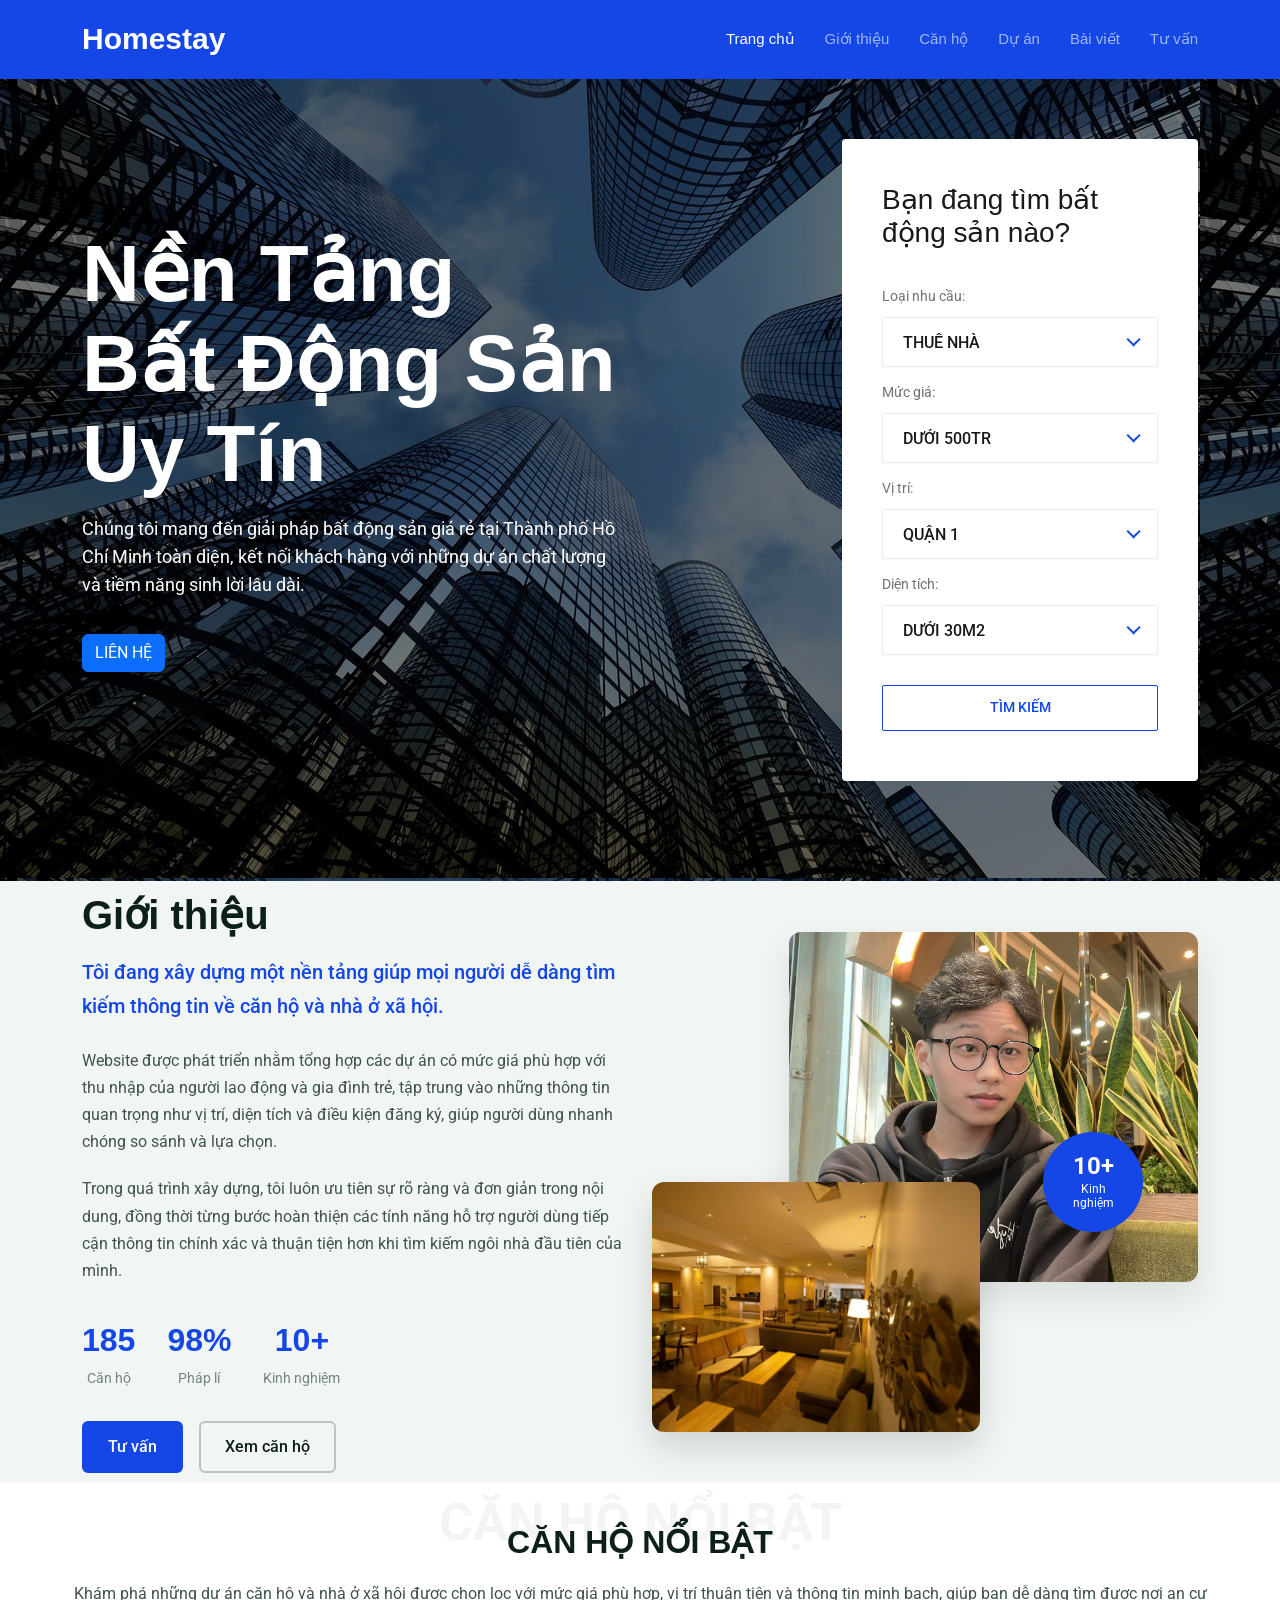
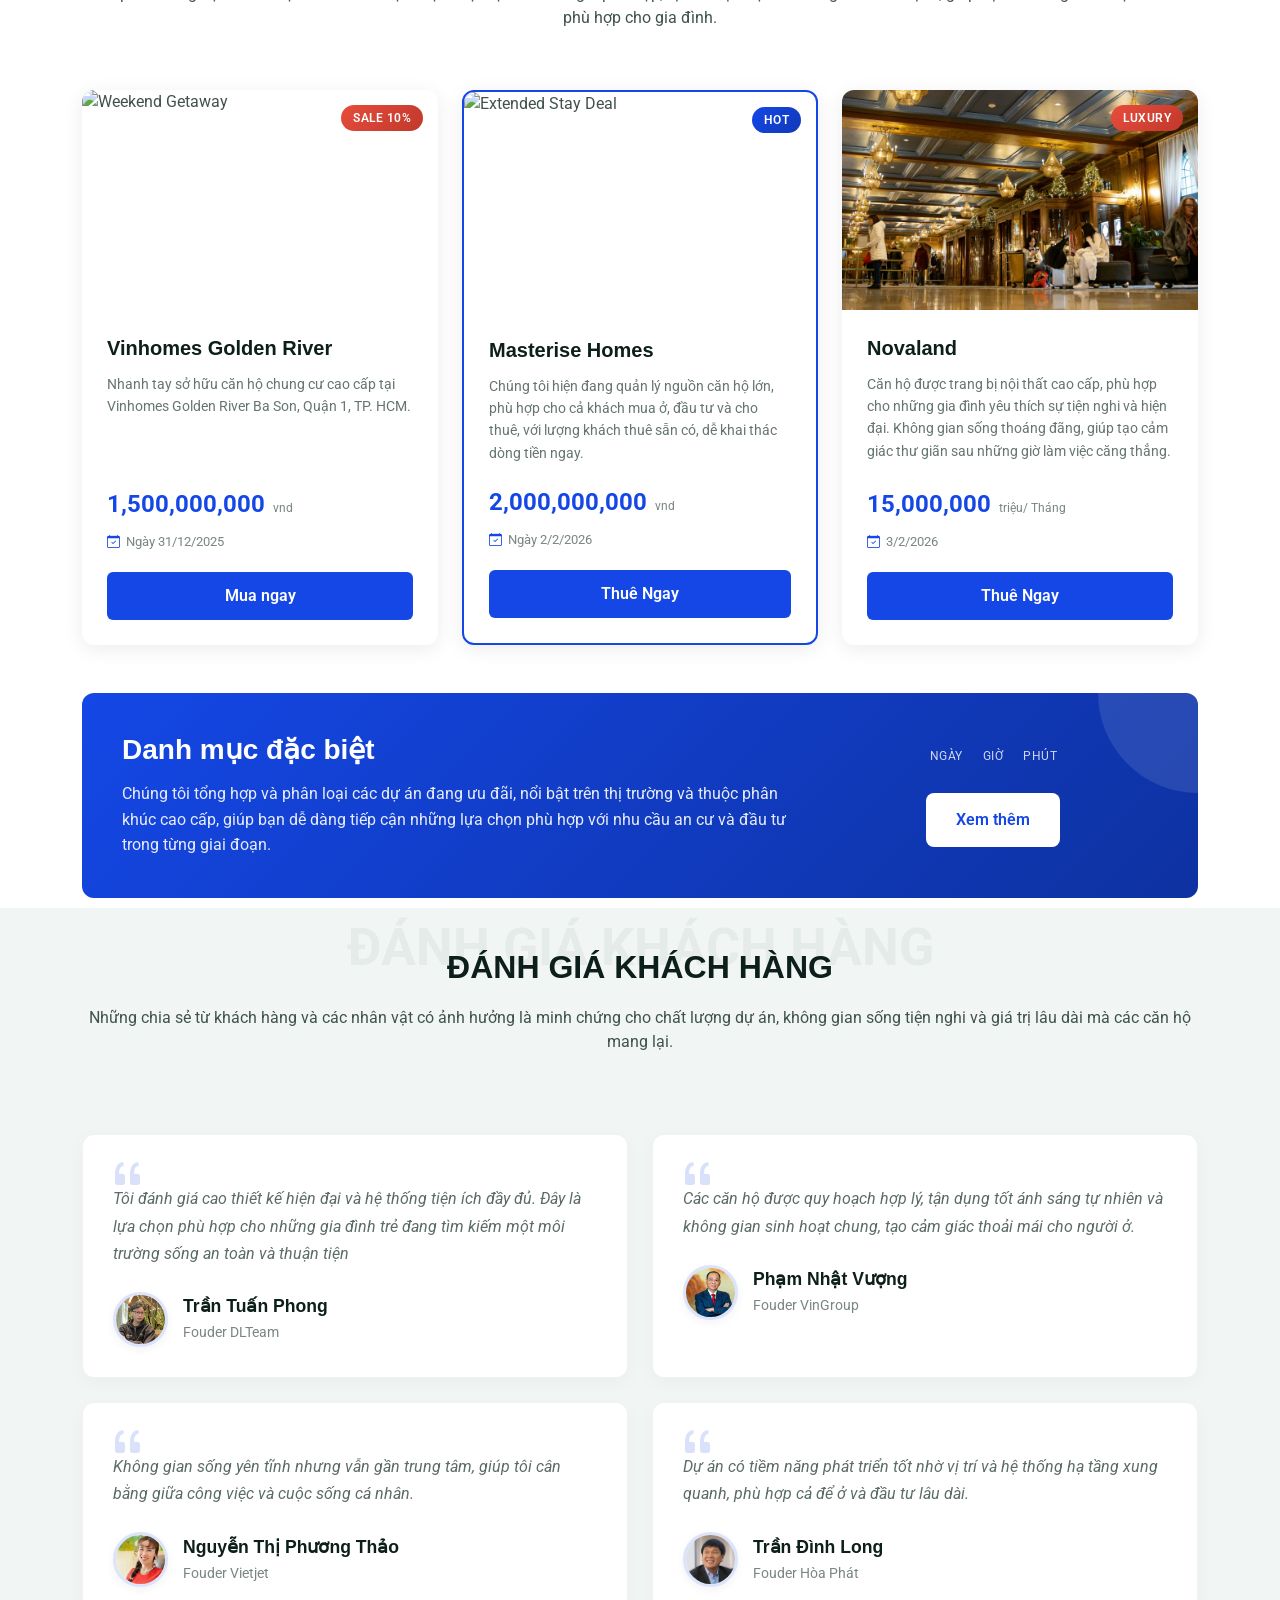
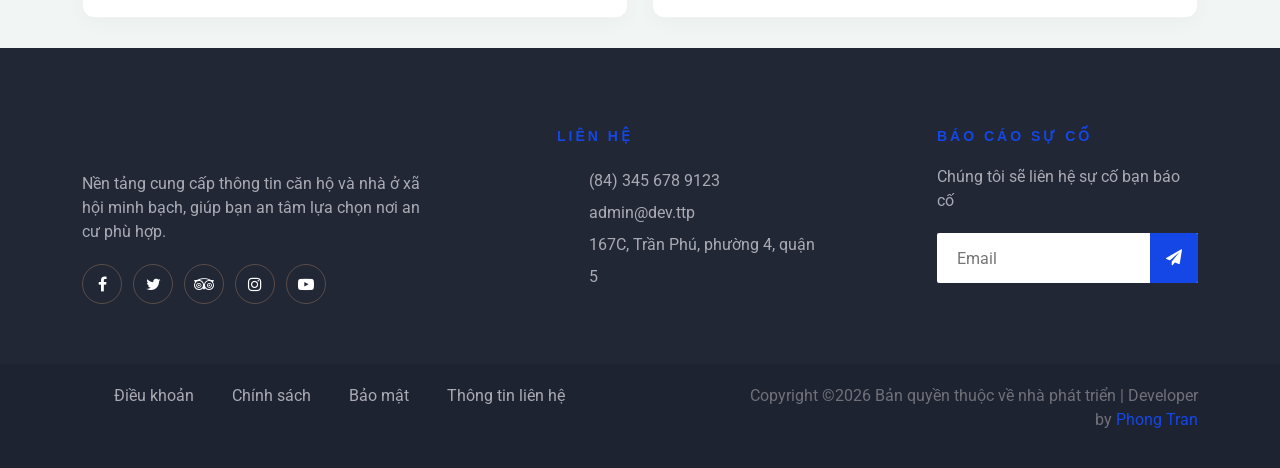
==== index.html @ d52579ee "Cập nhật lần đầu" ====
<!DOCTYPE html>
<html lang="vi">

<head>
    <meta charset="UTF-8">
    <meta name="description" content="Sona Template">
    <meta name="keywords" content="Sona, unica, creative, html">
    <meta name="viewport" content="width=device-width, initial-scale=1.0">
    <meta http-equiv="X-UA-Compatible" content="ie=edge">
    <title>Bất Động Sản | Nền Tảng Kết Nối Nhà Đất Uy Tín</title>

    <!-- Google Font -->
    <!-- <link href="https://fonts.googleapis.com/css?family=Lora:400,700&display=swap" rel="stylesheet">
    <link href="https://fonts.googleapis.com/css?family=Cabin:400,500,600,700&display=swap" rel="stylesheet"> -->
    <link rel="preconnect" href="https://fonts.googleapis.com">
    <link rel="preconnect" href="https://fonts.gstatic.com" crossorigin>
    <link href="https://fonts.googleapis.com/css2?family=Open+Sans:ital,wght@0,300..800;1,300..800&family=Roboto:ital,wght@0,100..900;1,100..900&display=swap" rel="stylesheet">

    <!-- Css Styles -->
    <link rel="stylesheet" href="css/bootstrap.min.css" type="text/css">
    <link rel="stylesheet" href="css/font-awesome.min.css" type="text/css">
    <link rel="stylesheet" href="css/elegant-icons.css" type="text/css">
    <link rel="stylesheet" href="css/flaticon.css" type="text/css">
    <link rel="stylesheet" href="css/owl.carousel.min.css" type="text/css">
    <link rel="stylesheet" href="css/nice-select.css" type="text/css">
    <link rel="stylesheet" href="css/jquery-ui.min.css" type="text/css">
    <link rel="stylesheet" href="css/magnific-popup.css" type="text/css">
    <link rel="stylesheet" href="css/slicknav.min.css" type="text/css"> 
    <link href="assets/vendor/bootstrap/css/bootstrap.min.css" rel="stylesheet">
    <link href="assets/vendor/bootstrap-icons/bootstrap-icons.css" rel="stylesheet">
    
    <link rel="stylesheet" href="./assets/css/main.css" type="text/css"> 
</head>

<body class="index-page">
    
    <header id="header" class="header sticky-top">
    <!-- <div class="topbar d-flex align-items-center dark-background"> -->
      <!-- <div class="container d-flex justify-content-center justify-content-md-between"> -->
        <!-- <div class="contact-info d-flex align-items-center">
          <i class="bi bi-envelope d-flex align-items-center"><a href="mailto:tp120607@gmail.com">Email: Tp120607@gmail.com</a></i>
          <i class="bi bi-phone d-flex align-items-center ms-4"><span>Số điện thoại: 0334304657</span></i>
        </div> -->
        <!-- <div class="social-links d-none d-md-flex align-items-center">
          <a href="#" class="twitter"><i class="bi bi-twitter-x"></i></a>
          <a href="#" class="facebook"><i class="bi bi-facebook"></i></a>
          <a href="#" class="instagram"><i class="bi bi-instagram"></i></a>
          <a href="#" class="linkedin"><i class="bi bi-linkedin"></i></a>
        </div>
      </div> -->
    <!-- </div>End Top Bar -->

    <div class="branding d-flex align-items-cente">

      <div class="container position-relative d-flex align-items-center justify-content-between">
        <a href="index.html" class="logo d-flex align-items-center">
          <!-- Uncomment the line below if you also wish to use an image logo -->
          <!-- <img src="assets/img/logo.webp" alt=""> -->
          <h1 class="sitename">Homestay</h1>
        </a>

        <nav id="navmenu" class="navmenu">
          <ul>
            <li><a href="index.html" class="active">Trang chủ</a></li>
            <li><a href="index.html#gioi-thieu">Giới thiệu</a></li>
            <li><a href="timcanho.html">Căn hộ</a></li>
            <li><a href="duan.html">Dự án</a></li>
            <li><a href="baiviet.html">Bài viết</a></li>
            <li><a href="lienhe.html">Tư vấn</a></li>
          </ul>
          <i class="mobile-nav-toggle d-xl-none bi bi-list"></i>
        </nav>
      </div>
    </div>
  </header>
    <!-- Header End -->
  <main class="main"></main>
    <!-- Hero Section Begin -->
    <section class="hero-section">
        <div class="container">
            <div class="row">
                <div class="col-lg-6">
                    <div class="hero-text">
                        <h1 class="text-3xl font-bold underline text-blue-600">Nền Tảng <br>Bất Động Sản<br>Uy Tín</h1>
                        <p>Chúng tôi mang đến giải pháp bất động sản giá rẻ tại Thành phố Hồ Chí Minh toàn diện, kết nối khách hàng với những dự án chất lượng và tiềm năng sinh lời lâu dài.</p>
                        <button type="button" style="margin-bottom: 20px;" class="btn btn-primary">
                            LIÊN HỆ
                        </button>
                    </div>
                </div>
                <div class="col-xl-4 col-lg-5 offset-xl-2 offset-lg-1">
                    <div class="booking-form">
                        <h3 class="">Bạn đang tìm bất động sản nào?</h3>
                        <form action="#">
                            <!-- <div class="check-date">
                                <label for="date-in">Check In:</label>
                                <input type="text" class="date-input" id="date-in">
                                <i class="icon_calendar"></i>
                            </div> -->
                            <!-- <div class="check-date">
                                <label for="date-out">Check Out:</label>
                                <input type="text" class="date-input" id="date-out">
                                <i class="icon_calendar"></i>
                            </div> -->
                            <div class="select-option">
                                <label for="guest">Loại nhu cầu:</label>
                                <select id="guest">
                                    <option value="">Thuê nhà</option>
                                    <option value="">Mua nhà</option>
                                </select>
                            </div>

                            <div class="select-option">
                                <label for="room">Mức giá:</label>
                                <select id="room">
                                    <option value="">Dưới 500tr</option>
                                    <option value="">Từ 500tr đến dưới 1 Tỉ </option>
                                    <option value="">Từ 1 Tỉ đến dưới 1,5 Tỉ </option>
                                    <option value="">Từ 1,5 Tỉ trở lên</option>

                                </select>
                            </div>

                            <div class="select-option">
                                <label for="guest">Vị trí:</label>
                                <select id="guest">
                                    <option value="">Quận 1</option>
                                    <option value="">Quận 2</option>
                                    <option value="">Quận Bình Thạnh</option>
                                    <option value="">Quận Thủ Đức</option>
                                </select>
                            </div>

                            <div class="select-option">
                                <label for="guest">Diện tích:</label>
                                <select id="guest">
                                    <option value="">Dưới 30m2</option>
                                    <option value="">Từ 30m2 đến 50m2</option>
                                    <option value="">Từ 50m2 đến 80m2</option>
                                    <option value="">Từ 80m2 trở lên</option>
                                </select>
                            </div>


                            <button type="submit">Tìm kiếm</button>
                        </form>
                    </div>
                </div>
            </div>
        </div>
        <div class="hero-slider owl-carousel">

            <!-- <div class="hs-item set-bg" data-setbg="./assets/img/vinhomes/hero-2.jpg"></div> -->
            <!-- <div class="hs-item set-bg" data-setbg="./img/hero/hero-2.jpg"></div>
            <div class="hs-item set-bg" data-setbg="./img/hero/hero-3.jpg"></div> -->
            <div class="hs-item set-bg" data-setbg="./assets/img/vinhomes/hero-3.jpg"></div>
            <!--<div class="hs-item set-bg" data-setbg="./assets/img/vinhomes/hero-4.png"></div>
            <div class="hs-item set-bg" data-setbg="./assets/img/vinhomes/hero-5.png"></div> -->
        </div>
    </section>
    <!-- Hero Section End -->


    <section id="gioi-thieu" class="about-home section light-background">

      <div class="container">

        <div class="row gy-4 align-items-center">

          <div class="col-lg-6">
            <div class="about-content">
              <h2>Giới thiệu</h2>
              <p class="lead">Tôi đang xây dựng một nền tảng giúp mọi người dễ dàng tìm kiếm thông tin về căn hộ và nhà ở xã hội.</p>
              <p>Website được phát triển nhằm tổng hợp các dự án có mức giá phù hợp với thu nhập của người lao động và gia đình trẻ, tập trung vào những thông tin quan trọng như vị trí, diện tích và điều kiện đăng ký, giúp người dùng nhanh chóng so sánh và lựa chọn.</p>
              <p>Trong quá trình xây dựng, tôi luôn ưu tiên sự rõ ràng và đơn giản trong nội dung, đồng thời từng bước hoàn thiện các tính năng hỗ trợ người dùng tiếp cận thông tin chính xác và thuận tiện hơn khi tìm kiếm ngôi nhà đầu tiên của mình.</p>

              <div class="stats-row">
                <div class="stat-item">
                  <div class="stat-number">185</div>
                  <div class="stat-label">Căn hộ</div>
                </div>
                <div class="stat-item">
                  <div class="stat-number">98%</div>
                  <div class="stat-label">Pháp lí</div>
                </div>
                <div class="stat-item">
                  <div class="stat-number">10+</div>
                  <div class="stat-label">Kinh nghiệm</div>
                </div>
              </div><!-- End Stats Row -->

              <div class="about-actions">
                <a href="lienhe.html" class="btn-primary">Tư vấn</a>
                <a href="timcanho.html" class="btn-secondary">Xem căn hộ</a>
              </div>
            </div>
          </div><!-- End About Content -->

          <div class="col-lg-6">
            <div class="about-images">
              <div class="main-image">
                <img src="./assets/img/person/admin.jpg" alt="Grandview Resort Main View" class="img-fluid">
              </div>
              <div class="secondary-image">
                <img src="./img/hotel/showcase-8.webp" alt="Luxury Suite Interior" class="img-fluid">
              </div>
              <div class="experience-badge">
                <div class="badge-content">
                  <span class="badge-number">10+</span>
                  <span class="badge-text">Kinh nghiệm</span>
                </div>
              </div>
            </div>
          </div><!-- End About Images -->

        </div>

      </div>

    </section><!-- /About Home Section -->

<!-- Offer Cards Section -->
    <section id="offer-cards" class="offer-cards section">

      <!-- Section Title -->
      <div class="container section-title">
        <span class="description-title">Căn hộ nổi bật</span>
        <h2>Căn hộ nổi bật</h2>
        <p>Khám phá những dự án căn hộ và nhà ở xã hội được chọn lọc với mức giá phù hợp, vị trí thuận tiện và thông tin minh bạch, giúp bạn dễ dàng tìm được nơi an cư phù hợp cho gia đình.</p>
      </div><!-- End Section Title -->

      <div class="container">

        <div class="row g-4">

          <div class="col-lg-4 col-md-6">
            <div class="offer-card" >
              <div class="offer-badge">
                <span class="discount">Sale 10%</span>
              </div>
              <div class="offer-image">
                <img src="https://file4.batdongsan.com.vn/resize/1275x717/2025/12/02/20251202201648-3d42_wm.jpg" alt="Weekend Getaway" class="img-fluid">
              </div>
              <div class="offer-content">
                <h3>Vinhomes Golden River</h3>
                <p>Nhanh tay sở hữu căn hộ chung cư cao cấp tại Vinhomes Golden River Ba Son, Quận 1, TP. HCM.</p>
                <div class="offer-details">
                  <div class="price-info">
                    <!-- <span class="original-price">$299</span> -->
                    <span class="offer-price">1,500,000,000</span>
                    <span class="per-night">vnd</span>
                  </div>
                  <div class="validity">
                    <i class="bi bi-calendar-check"></i>
                    <span>Ngày 31/12/2025</span>
                  </div>
                </div>
                <a href="#" class="btn-book">Mua ngay</a>
              </div>
            </div>
          </div>

          <div class="col-lg-4 col-md-6">
            <div class="offer-card featured">
              <div class="offer-badge">
                <span class="discount">Hot</span>
              </div>
              <div class="offer-image">
                <img src="https://file4.batdongsan.com.vn/resize/1275x717/2024/06/18/20240618213904-18e8_wm.jpg" alt="Extended Stay Deal" class="img-fluid">
              </div>
              <div class="offer-content">
                <h3>Masterise Homes</h3>
                <p>Chúng tôi hiện đang quản lý nguồn căn hộ lớn, phù hợp cho cả khách mua ở, đầu tư và cho thuê, với lượng khách thuê sẵn có, dễ khai thác dòng tiền ngay.</p>
                <div class="offer-details">
                  <div class="price-info">
                    <!-- <span class="original-price">$189</span> -->
                    <span class="offer-price">2,000,000,000</span>
                    <span class="per-night">vnd</span>
                  </div>
                  <div class="validity">
                    <i class="bi bi-calendar-check"></i>
                    <span>Ngày 2/2/2026</span>
                  </div>
                </div>
                <a href="#" class="btn-book">Thuê Ngay</a>
              </div>
            </div>
          </div>

          <div class="col-lg-4 col-md-6">
            <div class="offer-card">
              <div class="offer-badge">
                <span class="discount">Luxury</span>
              </div>
              <div class="offer-image">
                <img src="./img/hotel/showcase-11.webp" alt="Advance Booking" class="img-fluid">
              </div>
              <div class="offer-content">
                <h3>Novaland</h3>
                <p>Căn hộ được trang bị nội thất cao cấp, phù hợp cho những gia đình yêu thích sự tiện nghi và hiện đại. Không gian sống thoáng đãng, giúp tạo cảm giác thư giãn sau những giờ làm việc căng thẳng.</p>
                <div class="offer-details">
                  <div class="price-info">
                    <!-- <span class="original-price">$249</span> -->
                    <span class="offer-price">15,000,000</span>
                    <span class="per-night">triệu/ Tháng</span>
                  </div>
                  <div class="validity">
                    <i class="bi bi-calendar-check"></i>
                    <span>3/2/2026</span>
                  </div>
                </div>
                <a href="#" class="btn-book">Thuê Ngay</a>
              </div>
            </div>
          </div>

        </div>

        <div class="row mt-5">
          <div class="col-12">
            <div class="offer-banner">
              <div class="row align-items-center">
                <div class="col-lg-8">
                  <div class="banner-content">
                    <h2>Danh mục đặc biệt </h2>
                    <p>Chúng tôi tổng hợp và phân loại các dự án đang ưu đãi, nổi bật trên thị trường và thuộc phân khúc cao cấp, giúp bạn dễ dàng tiếp cận những lựa chọn phù hợp với nhu cầu an cư và đầu tư trong từng giai đoạn.</p>
                  </div>
                </div>
                <div class="col-lg-4 text-lg-end">
                  <div class="banner-action">
                    <div class="countdown" data-count="2026/2/15">
                      <div>
                        <span class="count-days"></span>
                        <label>Ngày</label>
                      </div>
                      <div>
                        <span class="count-hours"></span>
                        <label>Giờ</label>
                      </div>
                      <div>
                        <span class="count-minutes"></span>
                        <label>Phút</label>
                      </div>
                    </div>
                    <a href="timcanho.html" class="btn-cta">Xem thêm</a>
                  </div>
                </div>
              </div>
            </div>
          </div>
        </div>

      </div>

    </section><!-- /Offer Cards Section -->


    <!-- Testimonials Section -->
    <section id="testimonials" class="testimonials section light-background">

      <!-- Section Title -->
      <div class="container section-title">
        <span class="description-title">Đánh giá khách hàng</span>
        <h2>Đánh giá khách hàng</h2>
        <p>Những chia sẻ từ khách hàng và các nhân vật có ảnh hưởng là minh chứng cho chất lượng dự án, không gian sống tiện nghi và giá trị lâu dài mà các căn hộ mang lại.</p>
      </div><!-- End Section Title -->

      <div class="container">

        <div class="testimonials-wrapper">

          <div class="row g-4">

            <!-- Testimonial Item 1 -->
            <div class="col-lg-6">
              <div class="testimonial-card">
                <div class="quote-mark">
                  <i class="bi bi-quote"></i>
                </div>
                <div class="testimonial-content">
                  <p>Tôi đánh giá cao thiết kế hiện đại và hệ thống tiện ích đầy đủ. Đây là lựa chọn phù hợp cho những gia đình trẻ đang tìm kiếm một môi trường sống an toàn và thuận tiện</p>
                </div>
                <div class="testimonial-author">
                  <img src="./assets/img/person/admin.jpg" alt="Client" class="img-fluid rounded-circle" loading="lazy">
                  <div class="author-info">
                    <h4>Trần Tuấn Phong</h4>
                    <span>Fouder DLTeam</span>
                  </div>
                </div>
              </div>
            </div><!-- End Testimonial Item -->

            <!-- Testimonial Item 2 -->
            <div class="col-lg-6">
              <div class="testimonial-card">
                <div class="quote-mark">
                  <i class="bi bi-quote"></i>
                </div>
                <div class="testimonial-content">
                  <p>Các căn hộ được quy hoạch hợp lý, tận dụng tốt ánh sáng tự nhiên và không gian sinh hoạt chung, tạo cảm giác thoải mái cho người ở.</p>
                </div>
                <div class="testimonial-author">
                  <img src="./assets/img/person/pham-nhat-vuong.jpg" alt="Client" class="img-fluid rounded-circle" loading="lazy">
                  <div class="author-info">
                    <h4>Phạm Nhật Vượng</h4>
                    <span>Fouder VinGroup</span>
                  </div>
                </div>
              </div>
            </div><!-- End Testimonial Item -->

            <!-- Testimonial Item 3 -->
            <div class="col-lg-6">
              <div class="testimonial-card">
                <div class="quote-mark">
                  <i class="bi bi-quote"></i>
                </div>
                <div class="testimonial-content">
                  <p>Không gian sống yên tĩnh nhưng vẫn gần trung tâm, giúp tôi cân bằng giữa công việc và cuộc sống cá nhân.</p>
                </div>
                <div class="testimonial-author">
                  <img src="./assets/img/person/phuongthaovietjet.webp" alt="Client" class="img-fluid rounded-circle" loading="lazy">
                  <div class="author-info">
                    <h4>Nguyễn Thị Phương Thảo</h4>
                    <span>Fouder Vietjet</span>
                  </div>
                </div>
              </div>
            </div><!-- End Testimonial Item -->

            <!-- Testimonial Item 4 -->
            <div class="col-lg-6">
              <div class="testimonial-card">
                <div class="quote-mark">
                  <i class="bi bi-quote"></i>
                </div>
                <div class="testimonial-content">
                  <p>Dự án có tiềm năng phát triển tốt nhờ vị trí và hệ thống hạ tầng xung quanh, phù hợp cả để ở và đầu tư lâu dài.</p>
                </div>
                <div class="testimonial-author">
                  <img src="./assets/img/person/tran-dinh-long-mobile.webp" alt="Client" class="img-fluid rounded-circle" loading="lazy">
                  <div class="author-info">
                    <h4>Trần Đình Long</h4>
                    <span>Fouder Hòa Phát</span>
                  </div>
                </div>
              </div>
            </div><!-- End Testimonial Item -->

          </div>

        </div>

      </div>

    </section><!-- /Testimonials Section -->
    <!-- Gallery Showcase Section -->
    

  </main>
    <!-- Footer Section Begin -->
    <footer class="footer-section">
        <div class="container">
            <div class="footer-text">
                <div class="row">
                    <div class="col-lg-4">
                        <div class="ft-about">
                            <div class="logo">
                                <a href="#">
                                    <img src="https://staticfile.batdongsan.com.vn/images/logo/standard/red/logo.svg" alt="">
                                </a>
                            </div>
                            <p>Nền tảng cung cấp thông tin căn hộ và nhà ở xã hội minh bạch, giúp bạn an tâm lựa chọn nơi an cư phù hợp.</p>
                            <div class="fa-social">
                                <a href="#"><i class="fa fa-facebook"></i></a>
                                <a href="#"><i class="fa fa-twitter"></i></a>
                                <a href="#"><i class="fa fa-tripadvisor"></i></a>
                                <a href="#"><i class="fa fa-instagram"></i></a>
                                <a href="#"><i class="fa fa-youtube-play"></i></a>
                            </div>
                        </div>
                    </div>
                    <div class="col-lg-3 offset-lg-1">
                        <div class="ft-contact">
                            <h6>Liên hệ</h6>
                            <ul>
                                <li>(84) 345 678 9123</li>
                                <li>admin@dev.ttp</li>
                                <li>167C, Trần Phú, phường 4, quận 5</li>
                            </ul>
                        </div>
                    </div>
                    <div class="col-lg-3 offset-lg-1">
                        <div class="ft-newslatter">
                            <h6>Báo cáo sự cố</h6>
                            <p>Chúng tôi sẽ liên hệ sự cố bạn báo cố</p>
                            <form action="#" class="fn-form">
                                <input type="text" placeholder="Email">
                                <button type="submit"><i class="fa fa-send"></i></button>
                            </form>
                        </div>
                    </div>
                </div>
            </div>
        </div>
        <div class="copyright-option">
            <div class="container">
                <div class="row">
                    <div class="col-lg-7">
                        <ul>
                            <li><a href="#">Điều khoản</a></li>
                            <li><a href="#">Chính sách</a></li>
                            <li><a href="#">Bảo mật</a></li>
                            <li><a href="#">Thông tin liên hệ</a></li>
                        </ul>
                    </div>
                    <div class="col-lg-5">
                        <div class="co-text"><p><!-- Link back to Colorlib can't be removed. Template is licensed under CC BY 3.0. -->
  Copyright &copy;<script>document.write(new Date().getFullYear());</script> Bản quyền thuộc về nhà phát triển | Developer  by <a href="#" target="_blank">Phong Tran</a>
  <!-- Link back to Colorlib can't be removed. Template is licensed under CC BY 3.0. --></p></div>
                    </div>
                </div>
            </div>
        </div>
    </footer>
    <!-- Footer Section End -->
    <script src="js/jquery-3.3.1.min.js"></script>
    <script src="js/bootstrap.min.js"></script>
    <script src="js/jquery.magnific-popup.min.js"></script>
    <script src="js/jquery.nice-select.min.js"></script>
    <script src="js/jquery.nice-select.min.js"></script>
    <script src="js/jquery-ui.min.js"></script>
    <script src="js/jquery.slicknav.js"></script>
    <script src="js/jquery.nice-select.min.js"></script>
    <script src="js/owl.carousel.min.js"></script>
    <script src="js/main.js"></script> 
    <script src="js/main2.js"></script> 
</body>

</html>
---- css/elegant-icons.css ----
@font-face {
	font-family: 'ElegantIcons';
	src:url('../fonts/ElegantIcons.eot');
	src:url('../fonts/ElegantIcons.eot?#iefix') format('embedded-opentype'),
		url('../fonts/ElegantIcons.woff') format('woff'),
		url('../fonts/ElegantIcons.ttf') format('truetype'),
		url('../fonts/ElegantIcons.svg#ElegantIcons') format('svg');
	font-weight: normal;
	font-style: normal;
}

/* Use the following CSS code if you want to use data attributes for inserting your icons */
[data-icon]:before {
	font-family: 'ElegantIcons';
	content: attr(data-icon);
	speak: none;
	font-weight: normal;
	font-variant: normal;
	text-transform: none;
	line-height: 1;
	-webkit-font-smoothing: antialiased;
	-moz-osx-font-smoothing: grayscale;
}

/* Use the following CSS code if you want to have a class per icon */
/*
Instead of a list of all class selectors,
you can use the generic selector below, but it's slower:
[class*="your-class-prefix"] {
*/
.arrow_up, .arrow_down, .arrow_left, .arrow_right, .arrow_left-up, .arrow_right-up, .arrow_right-down, .arrow_left-down, .arrow-up-down, .arrow_up-down_alt, .arrow_left-right_alt, .arrow_left-right, .arrow_expand_alt2, .arrow_expand_alt, .arrow_condense, .arrow_expand, .arrow_move, .arrow_carrot-up, .arrow_carrot-down, .arrow_carrot-left, .arrow_carrot-right, .arrow_carrot-2up, .arrow_carrot-2down, .arrow_carrot-2left, .arrow_carrot-2right, .arrow_carrot-up_alt2, .arrow_carrot-down_alt2, .arrow_carrot-left_alt2, .arrow_carrot-right_alt2, .arrow_carrot-2up_alt2, .arrow_carrot-2down_alt2, .arrow_carrot-2left_alt2, .arrow_carrot-2right_alt2, .arrow_triangle-up, .arrow_triangle-down, .arrow_triangle-left, .arrow_triangle-right, .arrow_triangle-up_alt2, .arrow_triangle-down_alt2, .arrow_triangle-left_alt2, .arrow_triangle-right_alt2, .arrow_back, .icon_minus-06, .icon_plus, .icon_close, .icon_check, .icon_minus_alt2, .icon_plus_alt2, .icon_close_alt2, .icon_check_alt2, .icon_zoom-out_alt, .icon_zoom-in_alt, .icon_search, .icon_box-empty, .icon_box-selected, .icon_minus-box, .icon_plus-box, .icon_box-checked, .icon_circle-empty, .icon_circle-slelected, .icon_stop_alt2, .icon_stop, .icon_pause_alt2, .icon_pause, .icon_menu, .icon_menu-square_alt2, .icon_menu-circle_alt2, .icon_ul, .icon_ol, .icon_adjust-horiz, .icon_adjust-vert, .icon_document_alt, .icon_documents_alt, .icon_pencil, .icon_pencil-edit_alt, .icon_pencil-edit, .icon_folder-alt, .icon_folder-open_alt, .icon_folder-add_alt, .icon_info_alt, .icon_error-oct_alt, .icon_error-circle_alt, .icon_error-triangle_alt, .icon_question_alt2, .icon_question, .icon_comment_alt, .icon_chat_alt, .icon_vol-mute_alt, .icon_volume-low_alt, .icon_volume-high_alt, .icon_quotations, .icon_quotations_alt2, .icon_clock_alt, .icon_lock_alt, .icon_lock-open_alt, .icon_key_alt, .icon_cloud_alt, .icon_cloud-upload_alt, .icon_cloud-download_alt, .icon_image, .icon_images, .icon_lightbulb_alt, .icon_gift_alt, .icon_house_alt, .icon_genius, .icon_mobile, .icon_tablet, .icon_laptop, .icon_desktop, .icon_camera_alt, .icon_mail_alt, .icon_cone_alt, .icon_ribbon_alt, .icon_bag_alt, .icon_creditcard, .icon_cart_alt, .icon_paperclip, .icon_tag_alt, .icon_tags_alt, .icon_trash_alt, .icon_cursor_alt, .icon_mic_alt, .icon_compass_alt, .icon_pin_alt, .icon_pushpin_alt, .icon_map_alt, .icon_drawer_alt, .icon_toolbox_alt, .icon_book_alt, .icon_calendar, .icon_film, .icon_table, .icon_contacts_alt, .icon_headphones, .icon_lifesaver, .icon_piechart, .icon_refresh, .icon_link_alt, .icon_link, .icon_loading, .icon_blocked, .icon_archive_alt, .icon_heart_alt, .icon_star_alt, .icon_star-half_alt, .icon_star, .icon_star-half, .icon_tools, .icon_tool, .icon_cog, .icon_cogs, .arrow_up_alt, .arrow_down_alt, .arrow_left_alt, .arrow_right_alt, .arrow_left-up_alt, .arrow_right-up_alt, .arrow_right-down_alt, .arrow_left-down_alt, .arrow_condense_alt, .arrow_expand_alt3, .arrow_carrot_up_alt, .arrow_carrot-down_alt, .arrow_carrot-left_alt, .arrow_carrot-right_alt, .arrow_carrot-2up_alt, .arrow_carrot-2dwnn_alt, .arrow_carrot-2left_alt, .arrow_carrot-2right_alt, .arrow_triangle-up_alt, .arrow_triangle-down_alt, .arrow_triangle-left_alt, .arrow_triangle-right_alt, .icon_minus_alt, .icon_plus_alt, .icon_close_alt, .icon_check_alt, .icon_zoom-out, .icon_zoom-in, .icon_stop_alt, .icon_menu-square_alt, .icon_menu-circle_alt, .icon_document, .icon_documents, .icon_pencil_alt, .icon_folder, .icon_folder-open, .icon_folder-add, .icon_folder_upload, .icon_folder_download, .icon_info, .icon_error-circle, .icon_error-oct, .icon_error-triangle, .icon_question_alt, .icon_comment, .icon_chat, .icon_vol-mute, .icon_volume-low, .icon_volume-high, .icon_quotations_alt, .icon_clock, .icon_lock, .icon_lock-open, .icon_key, .icon_cloud, .icon_cloud-upload, .icon_cloud-download, .icon_lightbulb, .icon_gift, .icon_house, .icon_camera, .icon_mail, .icon_cone, .icon_ribbon, .icon_bag, .icon_cart, .icon_tag, .icon_tags, .icon_trash, .icon_cursor, .icon_mic, .icon_compass, .icon_pin, .icon_pushpin, .icon_map, .icon_drawer, .icon_toolbox, .icon_book, .icon_contacts, .icon_archive, .icon_heart, .icon_profile, .icon_group, .icon_grid-2x2, .icon_grid-3x3, .icon_music, .icon_pause_alt, .icon_phone, .icon_upload, .icon_download, .social_facebook, .social_twitter, .social_pinterest, .social_googleplus, .social_tumblr, .social_tumbleupon, .social_wordpress, .social_instagram, .social_dribbble, .social_vimeo, .social_linkedin, .social_rss, .social_deviantart, .social_share, .social_myspace, .social_skype, .social_youtube, .social_picassa, .social_googledrive, .social_flickr, .social_blogger, .social_spotify, .social_delicious, .social_facebook_circle, .social_twitter_circle, .social_pinterest_circle, .social_googleplus_circle, .social_tumblr_circle, .social_stumbleupon_circle, .social_wordpress_circle, .social_instagram_circle, .social_dribbble_circle, .social_vimeo_circle, .social_linkedin_circle, .social_rss_circle, .social_deviantart_circle, .social_share_circle, .social_myspace_circle, .social_skype_circle, .social_youtube_circle, .social_picassa_circle, .social_googledrive_alt2, .social_flickr_circle, .social_blogger_circle, .social_spotify_circle, .social_delicious_circle, .social_facebook_square, .social_twitter_square, .social_pinterest_square, .social_googleplus_square, .social_tumblr_square, .social_stumbleupon_square, .social_wordpress_square, .social_instagram_square, .social_dribbble_square, .social_vimeo_square, .social_linkedin_square, .social_rss_square, .social_deviantart_square, .social_share_square, .social_myspace_square, .social_skype_square, .social_youtube_square, .social_picassa_square, .social_googledrive_square, .social_flickr_square, .social_blogger_square, .social_spotify_square, .social_delicious_square, .icon_printer, .icon_calulator, .icon_building, .icon_floppy, .icon_drive, .icon_search-2, .icon_id, .icon_id-2, .icon_puzzle, .icon_like, .icon_dislike, .icon_mug, .icon_currency, .icon_wallet, .icon_pens, .icon_easel, .icon_flowchart, .icon_datareport, .icon_briefcase, .icon_shield, .icon_percent, .icon_globe, .icon_globe-2, .icon_target, .icon_hourglass, .icon_balance, .icon_rook, .icon_printer-alt, .icon_calculator_alt, .icon_building_alt, .icon_floppy_alt, .icon_drive_alt, .icon_search_alt, .icon_id_alt, .icon_id-2_alt, .icon_puzzle_alt, .icon_like_alt, .icon_dislike_alt, .icon_mug_alt, .icon_currency_alt, .icon_wallet_alt, .icon_pens_alt, .icon_easel_alt, .icon_flowchart_alt, .icon_datareport_alt, .icon_briefcase_alt, .icon_shield_alt, .icon_percent_alt, .icon_globe_alt, .icon_clipboard {
	font-family: 'ElegantIcons';
	speak: none;
	font-style: normal;
	font-weight: normal;
	font-variant: normal;
	text-transform: none;
	line-height: 1;
	-webkit-font-smoothing: antialiased;
}
.arrow_up:before {
	content: "\21";
}
.arrow_down:before {
	content: "\22";
}
.arrow_left:before {
	content: "\23";
}
.arrow_right:before {
	content: "\24";
}
.arrow_left-up:before {
	content: "\25";
}
.arrow_right-up:before {
	content: "\26";
}
.arrow_right-down:before {
	content: "\27";
}
.arrow_left-down:before {
	content: "\28";
}
.arrow-up-down:before {
	content: "\29";
}
.arrow_up-down_alt:before {
	content: "\2a";
}
.arrow_left-right_alt:before {
	content: "\2b";
}
.arrow_left-right:before {
	content: "\2c";
}
.arrow_expand_alt2:before {
	content: "\2d";
}
.arrow_expand_alt:before {
	content: "\2e";
}
.arrow_condense:before {
	content: "\2f";
}
.arrow_expand:before {
	content: "\30";
}
.arrow_move:before {
	content: "\31";
}
.arrow_carrot-up:before {
	content: "\32";
}
.arrow_carrot-down:before {
	content: "\33";
}
.arrow_carrot-left:before {
	content: "\34";
}
.arrow_carrot-right:before {
	content: "\35";
}
.arrow_carrot-2up:before {
	content: "\36";
}
.arrow_carrot-2down:before {
	content: "\37";
}
.arrow_carrot-2left:before {
	content: "\38";
}
.arrow_carrot-2right:before {
	content: "\39";
}
.arrow_carrot-up_alt2:before {
	content: "\3a";
}
.arrow_carrot-down_alt2:before {
	content: "\3b";
}
.arrow_carrot-left_alt2:before {
	content: "\3c";
}
.arrow_carrot-right_alt2:before {
	content: "\3d";
}
.arrow_carrot-2up_alt2:before {
	content: "\3e";
}
.arrow_carrot-2down_alt2:before {
	content: "\3f";
}
.arrow_carrot-2left_alt2:before {
	content: "\40";
}
.arrow_carrot-2right_alt2:before {
	content: "\41";
}
.arrow_triangle-up:before {
	content: "\42";
}
.arrow_triangle-down:before {
	content: "\43";
}
.arrow_triangle-left:before {
	content: "\44";
}
.arrow_triangle-right:before {
	content: "\45";
}
.arrow_triangle-up_alt2:before {
	content: "\46";
}
.arrow_triangle-down_alt2:before {
	content: "\47";
}
.arrow_triangle-left_alt2:before {
	content: "\48";
}
.arrow_triangle-right_alt2:before {
	content: "\49";
}
.arrow_back:before {
	content: "\4a";
}
.icon_minus-06:before {
	content: "\4b";
}
.icon_plus:before {
	content: "\4c";
}
.icon_close:before {
	content: "\4d";
}
.icon_check:before {
	content: "\4e";
}
.icon_minus_alt2:before {
	content: "\4f";
}
.icon_plus_alt2:before {
	content: "\50";
}
.icon_close_alt2:before {
	content: "\51";
}
.icon_check_alt2:before {
	content: "\52";
}
.icon_zoom-out_alt:before {
	content: "\53";
}
.icon_zoom-in_alt:before {
	content: "\54";
}
.icon_search:before {
	content: "\55";
}
.icon_box-empty:before {
	content: "\56";
}
.icon_box-selected:before {
	content: "\57";
}
.icon_minus-box:before {
	content: "\58";
}
.icon_plus-box:before {
	content: "\59";
}
.icon_box-checked:before {
	content: "\5a";
}
.icon_circle-empty:before {
	content: "\5b";
}
.icon_circle-slelected:before {
	content: "\5c";
}
.icon_stop_alt2:before {
	content: "\5d";
}
.icon_stop:before {
	content: "\5e";
}
.icon_pause_alt2:before {
	content: "\5f";
}
.icon_pause:before {
	content: "\60";
}
.icon_menu:before {
	content: "\61";
}
.icon_menu-square_alt2:before {
	content: "\62";
}
.icon_menu-circle_alt2:before {
	content: "\63";
}
.icon_ul:before {
	content: "\64";
}
.icon_ol:before {
	content: "\65";
}
.icon_adjust-horiz:before {
	content: "\66";
}
.icon_adjust-vert:before {
	content: "\67";
}
.icon_document_alt:before {
	content: "\68";
}
.icon_documents_alt:before {
	content: "\69";
}
.icon_pencil:before {
	content: "\6a";
}
.icon_pencil-edit_alt:before {
	content: "\6b";
}
.icon_pencil-edit:before {
	content: "\6c";
}
.icon_folder-alt:before {
	content: "\6d";
}
.icon_folder-open_alt:before {
	content: "\6e";
}
.icon_folder-add_alt:before {
	content: "\6f";
}
.icon_info_alt:before {
	content: "\70";
}
.icon_error-oct_alt:before {
	content: "\71";
}
.icon_error-circle_alt:before {
	content: "\72";
}
.icon_error-triangle_alt:before {
	content: "\73";
}
.icon_question_alt2:before {
	content: "\74";
}
.icon_question:before {
	content: "\75";
}
.icon_comment_alt:before {
	content: "\76";
}
.icon_chat_alt:before {
	content: "\77";
}
.icon_vol-mute_alt:before {
	content: "\78";
}
.icon_volume-low_alt:before {
	content: "\79";
}
.icon_volume-high_alt:before {
	content: "\7a";
}
.icon_quotations:before {
	content: "\7b";
}
.icon_quotations_alt2:before {
	content: "\7c";
}
.icon_clock_alt:before {
	content: "\7d";
}
.icon_lock_alt:before {
	content: "\7e";
}
.icon_lock-open_alt:before {
	content: "\e000";
}
.icon_key_alt:before {
	content: "\e001";
}
.icon_cloud_alt:before {
	content: "\e002";
}
.icon_cloud-upload_alt:before {
	content: "\e003";
}
.icon_cloud-download_alt:before {
	content: "\e004";
}
.icon_image:before {
	content: "\e005";
}
.icon_images:before {
	content: "\e006";
}
.icon_lightbulb_alt:before {
	content: "\e007";
}
.icon_gift_alt:before {
	content: "\e008";
}
.icon_house_alt:before {
	content: "\e009";
}
.icon_genius:before {
	content: "\e00a";
}
.icon_mobile:before {
	content: "\e00b";
}
.icon_tablet:before {
	content: "\e00c";
}
.icon_laptop:before {
	content: "\e00d";
}
.icon_desktop:before {
	content: "\e00e";
}
.icon_camera_alt:before {
	content: "\e00f";
}
.icon_mail_alt:before {
	content: "\e010";
}
.icon_cone_alt:before {
	content: "\e011";
}
.icon_ribbon_alt:before {
	content: "\e012";
}
.icon_bag_alt:before {
	content: "\e013";
}
.icon_creditcard:before {
	content: "\e014";
}
.icon_cart_alt:before {
	content: "\e015";
}
.icon_paperclip:before {
	content: "\e016";
}
.icon_tag_alt:before {
	content: "\e017";
}
.icon_tags_alt:before {
	content: "\e018";
}
.icon_trash_alt:before {
	content: "\e019";
}
.icon_cursor_alt:before {
	content: "\e01a";
}
.icon_mic_alt:before {
	content: "\e01b";
}
.icon_compass_alt:before {
	content: "\e01c";
}
.icon_pin_alt:before {
	content: "\e01d";
}
.icon_pushpin_alt:before {
	content: "\e01e";
}
.icon_map_alt:before {
	content: "\e01f";
}
.icon_drawer_alt:before {
	content: "\e020";
}
.icon_toolbox_alt:before {
	content: "\e021";
}
.icon_book_alt:before {
	content: "\e022";
}
.icon_calendar:before {
	content: "\e023";
}
.icon_film:before {
	content: "\e024";
}
.icon_table:before {
	content: "\e025";
}
.icon_contacts_alt:before {
	content: "\e026";
}
.icon_headphones:before {
	content: "\e027";
}
.icon_lifesaver:before {
	content: "\e028";
}
.icon_piechart:before {
	content: "\e029";
}
.icon_refresh:before {
	content: "\e02a";
}
.icon_link_alt:before {
	content: "\e02b";
}
.icon_link:before {
	content: "\e02c";
}
.icon_loading:before {
	content: "\e02d";
}
.icon_blocked:before {
	content: "\e02e";
}
.icon_archive_alt:before {
	content: "\e02f";
}
.icon_heart_alt:before {
	content: "\e030";
}
.icon_star_alt:before {
	content: "\e031";
}
.icon_star-half_alt:before {
	content: "\e032";
}
.icon_star:before {
	content: "\e033";
}
.icon_star-half:before {
	content: "\e034";
}
.icon_tools:before {
	content: "\e035";
}
.icon_tool:before {
	content: "\e036";
}
.icon_cog:before {
	content: "\e037";
}
.icon_cogs:before {
	content: "\e038";
}
.arrow_up_alt:before {
	content: "\e039";
}
.arrow_down_alt:before {
	content: "\e03a";
}
.arrow_left_alt:before {
	content: "\e03b";
}
.arrow_right_alt:before {
	content: "\e03c";
}
.arrow_left-up_alt:before {
	content: "\e03d";
}
.arrow_right-up_alt:before {
	content: "\e03e";
}
.arrow_right-down_alt:before {
	content: "\e03f";
}
.arrow_left-down_alt:before {
	content: "\e040";
}
.arrow_condense_alt:before {
	content: "\e041";
}
.arrow_expand_alt3:before {
	content: "\e042";
}
.arrow_carrot_up_alt:before {
	content: "\e043";
}
.arrow_carrot-down_alt:before {
	content: "\e044";
}
.arrow_carrot-left_alt:before {
	content: "\e045";
}
.arrow_carrot-right_alt:before {
	content: "\e046";
}
.arrow_carrot-2up_alt:before {
	content: "\e047";
}
.arrow_carrot-2dwnn_alt:before {
	content: "\e048";
}
.arrow_carrot-2left_alt:before {
	content: "\e049";
}
.arrow_carrot-2right_alt:before {
	content: "\e04a";
}
.arrow_triangle-up_alt:before {
	content: "\e04b";
}
.arrow_triangle-down_alt:before {
	content: "\e04c";
}
.arrow_triangle-left_alt:before {
	content: "\e04d";
}
.arrow_triangle-right_alt:before {
	content: "\e04e";
}
.icon_minus_alt:before {
	content: "\e04f";
}
.icon_plus_alt:before {
	content: "\e050";
}
.icon_close_alt:before {
	content: "\e051";
}
.icon_check_alt:before {
	content: "\e052";
}
.icon_zoom-out:before {
	content: "\e053";
}
.icon_zoom-in:before {
	content: "\e054";
}
.icon_stop_alt:before {
	content: "\e055";
}
.icon_menu-square_alt:before {
	content: "\e056";
}
.icon_menu-circle_alt:before {
	content: "\e057";
}
.icon_document:before {
	content: "\e058";
}
.icon_documents:before {
	content: "\e059";
}
.icon_pencil_alt:before {
	content: "\e05a";
}
.icon_folder:before {
	content: "\e05b";
}
.icon_folder-open:before {
	content: "\e05c";
}
.icon_folder-add:before {
	content: "\e05d";
}
.icon_folder_upload:before {
	content: "\e05e";
}
.icon_folder_download:before {
	content: "\e05f";
}
.icon_info:before {
	content: "\e060";
}
.icon_error-circle:before {
	content: "\e061";
}
.icon_error-oct:before {
	content: "\e062";
}
.icon_error-triangle:before {
	content: "\e063";
}
.icon_question_alt:before {
	content: "\e064";
}
.icon_comment:before {
	content: "\e065";
}
.icon_chat:before {
	content: "\e066";
}
.icon_vol-mute:before {
	content: "\e067";
}
.icon_volume-low:before {
	content: "\e068";
}
.icon_volume-high:before {
	content: "\e069";
}
.icon_quotations_alt:before {
	content: "\e06a";
}
.icon_clock:before {
	content: "\e06b";
}
.icon_lock:before {
	content: "\e06c";
}
.icon_lock-open:before {
	content: "\e06d";
}
.icon_key:before {
	content: "\e06e";
}
.icon_cloud:before {
	content: "\e06f";
}
.icon_cloud-upload:before {
	content: "\e070";
}
.icon_cloud-download:before {
	content: "\e071";
}
.icon_lightbulb:before {
	content: "\e072";
}
.icon_gift:before {
	content: "\e073";
}
.icon_house:before {
	content: "\e074";
}
.icon_camera:before {
	content: "\e075";
}
.icon_mail:before {
	content: "\e076";
}
.icon_cone:before {
	content: "\e077";
}
.icon_ribbon:before {
	content: "\e078";
}
.icon_bag:before {
	content: "\e079";
}
.icon_cart:before {
	content: "\e07a";
}
.icon_tag:before {
	content: "\e07b";
}
.icon_tags:before {
	content: "\e07c";
}
.icon_trash:before {
	content: "\e07d";
}
.icon_cursor:before {
	content: "\e07e";
}
.icon_mic:before {
	content: "\e07f";
}
.icon_compass:before {
	content: "\e080";
}
.icon_pin:before {
	content: "\e081";
}
.icon_pushpin:before {
	content: "\e082";
}
.icon_map:before {
	content: "\e083";
}
.icon_drawer:before {
	content: "\e084";
}
.icon_toolbox:before {
	content: "\e085";
}
.icon_book:before {
	content: "\e086";
}
.icon_contacts:before {
	content: "\e087";
}
.icon_archive:before {
	content: "\e088";
}
.icon_heart:before {
	content: "\e089";
}
.icon_profile:before {
	content: "\e08a";
}
.icon_group:before {
	content: "\e08b";
}
.icon_grid-2x2:before {
	content: "\e08c";
}
.icon_grid-3x3:before {
	content: "\e08d";
}
.icon_music:before {
	content: "\e08e";
}
.icon_pause_alt:before {
	content: "\e08f";
}
.icon_phone:before {
	content: "\e090";
}
.icon_upload:before {
	content: "\e091";
}
.icon_download:before {
	content: "\e092";
}
.social_facebook:before {
	content: "\e093";
}
.social_twitter:before {
	content: "\e094";
}
.social_pinterest:before {
	content: "\e095";
}
.social_googleplus:before {
	content: "\e096";
}
.social_tumblr:before {
	content: "\e097";
}
.social_tumbleupon:before {
	content: "\e098";
}
.social_wordpress:before {
	content: "\e099";
}
.social_instagram:before {
	content: "\e09a";
}
.social_dribbble:before {
	content: "\e09b";
}
.social_vimeo:before {
	content: "\e09c";
}
.social_linkedin:before {
	content: "\e09d";
}
.social_rss:before {
	content: "\e09e";
}
.social_deviantart:before {
	content: "\e09f";
}
.social_share:before {
	content: "\e0a0";
}
.social_myspace:before {
	content: "\e0a1";
}
.social_skype:before {
	content: "\e0a2";
}
.social_youtube:before {
	content: "\e0a3";
}
.social_picassa:before {
	content: "\e0a4";
}
.social_googledrive:before {
	content: "\e0a5";
}
.social_flickr:before {
	content: "\e0a6";
}
.social_blogger:before {
	content: "\e0a7";
}
.social_spotify:before {
	content: "\e0a8";
}
.social_delicious:before {
	content: "\e0a9";
}
.social_facebook_circle:before {
	content: "\e0aa";
}
.social_twitter_circle:before {
	content: "\e0ab";
}
.social_pinterest_circle:before {
	content: "\e0ac";
}
.social_googleplus_circle:before {
	content: "\e0ad";
}
.social_tumblr_circle:before {
	content: "\e0ae";
}
.social_stumbleupon_circle:before {
	content: "\e0af";
}
.social_wordpress_circle:before {
	content: "\e0b0";
}
.social_instagram_circle:before {
	content: "\e0b1";
}
.social_dribbble_circle:before {
	content: "\e0b2";
}
.social_vimeo_circle:before {
	content: "\e0b3";
}
.social_linkedin_circle:before {
	content: "\e0b4";
}
.social_rss_circle:before {
	content: "\e0b5";
}
.social_deviantart_circle:before {
	content: "\e0b6";
}
.social_share_circle:before {
	content: "\e0b7";
}
.social_myspace_circle:before {
	content: "\e0b8";
}
.social_skype_circle:before {
	content: "\e0b9";
}
.social_youtube_circle:before {
	content: "\e0ba";
}
.social_picassa_circle:before {
	content: "\e0bb";
}
.social_googledrive_alt2:before {
	content: "\e0bc";
}
.social_flickr_circle:before {
	content: "\e0bd";
}
.social_blogger_circle:before {
	content: "\e0be";
}
.social_spotify_circle:before {
	content: "\e0bf";
}
.social_delicious_circle:before {
	content: "\e0c0";
}
.social_facebook_square:before {
	content: "\e0c1";
}
.social_twitter_square:before {
	content: "\e0c2";
}
.social_pinterest_square:before {
	content: "\e0c3";
}
.social_googleplus_square:before {
	content: "\e0c4";
}
.social_tumblr_square:before {
	content: "\e0c5";
}
.social_stumbleupon_square:before {
	content: "\e0c6";
}
.social_wordpress_square:before {
	content: "\e0c7";
}
.social_instagram_square:before {
	content: "\e0c8";
}
.social_dribbble_square:before {
	content: "\e0c9";
}
.social_vimeo_square:before {
	content: "\e0ca";
}
.social_linkedin_square:before {
	content: "\e0cb";
}
.social_rss_square:before {
	content: "\e0cc";
}
.social_deviantart_square:before {
	content: "\e0cd";
}
.social_share_square:before {
	content: "\e0ce";
}
.social_myspace_square:before {
	content: "\e0cf";
}
.social_skype_square:before {
	content: "\e0d0";
}
.social_youtube_square:before {
	content: "\e0d1";
}
.social_picassa_square:before {
	content: "\e0d2";
}
.social_googledrive_square:before {
	content: "\e0d3";
}
.social_flickr_square:before {
	content: "\e0d4";
}
.social_blogger_square:before {
	content: "\e0d5";
}
.social_spotify_square:before {
	content: "\e0d6";
}
.social_delicious_square:before {
	content: "\e0d7";
}
.icon_printer:before {
	content: "\e103";
}
.icon_calulator:before {
	content: "\e0ee";
}
.icon_building:before {
	content: "\e0ef";
}
.icon_floppy:before {
	content: "\e0e8";
}
.icon_drive:before {
	content: "\e0ea";
}
.icon_search-2:before {
	content: "\e101";
}
.icon_id:before {
	content: "\e107";
}
.icon_id-2:before {
	content: "\e108";
}
.icon_puzzle:before {
	content: "\e102";
}
.icon_like:before {
	content: "\e106";
}
.icon_dislike:before {
	content: "\e0eb";
}
.icon_mug:before {
	content: "\e105";
}
.icon_currency:before {
	content: "\e0ed";
}
.icon_wallet:before {
	content: "\e100";
}
.icon_pens:before {
	content: "\e104";
}
.icon_easel:before {
	content: "\e0e9";
}
.icon_flowchart:before {
	content: "\e109";
}
.icon_datareport:before {
	content: "\e0ec";
}
.icon_briefcase:before {
	content: "\e0fe";
}
.icon_shield:before {
	content: "\e0f6";
}
.icon_percent:before {
	content: "\e0fb";
}
.icon_globe:before {
	content: "\e0e2";
}
.icon_globe-2:before {
	content: "\e0e3";
}
.icon_target:before {
	content: "\e0f5";
}
.icon_hourglass:before {
	content: "\e0e1";
}
.icon_balance:before {
	content: "\e0ff";
}
.icon_rook:before {
	content: "\e0f8";
}
.icon_printer-alt:before {
	content: "\e0fa";
}
.icon_calculator_alt:before {
	content: "\e0e7";
}
.icon_building_alt:before {
	content: "\e0fd";
}
.icon_floppy_alt:before {
	content: "\e0e4";
}
.icon_drive_alt:before {
	content: "\e0e5";
}
.icon_search_alt:before {
	content: "\e0f7";
}
.icon_id_alt:before {
	content: "\e0e0";
}
.icon_id-2_alt:before {
	content: "\e0fc";
}
.icon_puzzle_alt:before {
	content: "\e0f9";
}
.icon_like_alt:before {
	content: "\e0dd";
}
.icon_dislike_alt:before {
	content: "\e0f1";
}
.icon_mug_alt:before {
	content: "\e0dc";
}
.icon_currency_alt:before {
	content: "\e0f3";
}
.icon_wallet_alt:before {
	content: "\e0d8";
}
.icon_pens_alt:before {
	content: "\e0db";
}
.icon_easel_alt:before {
	content: "\e0f0";
}
.icon_flowchart_alt:before {
	content: "\e0df";
}
.icon_datareport_alt:before {
	content: "\e0f2";
}
.icon_briefcase_alt:before {
	content: "\e0f4";
}
.icon_shield_alt:before {
	content: "\e0d9";
}
.icon_percent_alt:before {
	content: "\e0da";
}
.icon_globe_alt:before {
	content: "\e0de";
}
.icon_clipboard:before {
	content: "\e0e6";
}


	.glyph {
		float: left;
		text-align: center;
		padding: .75em;
		margin: .4em 1.5em .75em 0;
		width: 6em;
text-shadow: none;
	}
        .glyph_big {
        font-size: 128px;
        color: #59c5dc;
        float: left;
        margin-right: 20px;
        }

        .glyph div { padding-bottom: 10px;}

	.glyph input {
		font-family: consolas, monospace;
		font-size: 12px;
		width: 100%;
		text-align: center;
		border: 0;
		box-shadow: 0 0 0 1px #ccc;
		padding: .2em;
                -moz-border-radius: 5px;
                -webkit-border-radius: 5px;
	}
	.centered {
		margin-left: auto;
		margin-right: auto;
	}
	.glyph .fs1 {
		font-size: 2em;
	}
---- css/flaticon.css ----
/*
  	Flaticon icon font: Flaticon
  	Creation date: 25/01/2019 11:32
  	*/

@font-face {
  font-family: "Flaticon";
  src: url("../fonts/Flaticon.eot");
  src: url("../fonts/Flaticon.eot?#iefix") format("embedded-opentype"),
       url("../fonts/Flaticon.woff") format("woff"),
       url("../fonts/Flaticon.ttf") format("truetype"),
       url("../fonts/Flaticon.svg#Flaticon") format("svg");
  font-weight: normal;
  font-style: normal;
}

@media screen and (-webkit-min-device-pixel-ratio:0) {
  @font-face {
    font-family: "Flaticon";
    src: url("../fonts/Flaticon.svg#Flaticon") format("svg");
  }
}

[class^="flaticon-"]:before, [class*=" flaticon-"]:before,
[class^="flaticon-"]:after, [class*=" flaticon-"]:after {   
  font-family: Flaticon;
  font-size: 50px;
  font-style: normal;
  margin-left: 0;
}

.flaticon-001-luggage:before { content: "\f100"; }
.flaticon-002-breakfast:before { content: "\f101"; }
.flaticon-003-air-conditioner:before { content: "\f102"; }
.flaticon-004-fridge:before { content: "\f103"; }
.flaticon-005-tea:before { content: "\f104"; }
.flaticon-006-dumbbell:before { content: "\f105"; }
.flaticon-007-swimming-pool:before { content: "\f106"; }
.flaticon-008-heater:before { content: "\f107"; }
.flaticon-009-cctv:before { content: "\f108"; }
.flaticon-010-newspaper:before { content: "\f109"; }
.flaticon-011-no-smoking:before { content: "\f10a"; }
.flaticon-012-cocktail:before { content: "\f10b"; }
.flaticon-013-safety-box:before { content: "\f10c"; }
.flaticon-014-ring-bell:before { content: "\f10d"; }
.flaticon-015-door-hanger:before { content: "\f10e"; }
.flaticon-016-washing-machine:before { content: "\f10f"; }
.flaticon-017-sunbed:before { content: "\f110"; }
.flaticon-018-iron:before { content: "\f111"; }
.flaticon-019-television:before { content: "\f112"; }
.flaticon-020-telephone:before { content: "\f113"; }
.flaticon-021-flip-flops:before { content: "\f114"; }
.flaticon-022-clock:before { content: "\f115"; }
.flaticon-023-hair-dryer:before { content: "\f116"; }
.flaticon-024-towel:before { content: "\f117"; }
.flaticon-025-pillow:before { content: "\f118"; }
.flaticon-026-bed:before { content: "\f119"; }
.flaticon-027-mirror:before { content: "\f11a"; }
.flaticon-028-vacuum-cleaner:before { content: "\f11b"; }
.flaticon-029-wifi:before { content: "\f11c"; }
.flaticon-030-bathtub:before { content: "\f11d"; }
.flaticon-031-elevator:before { content: "\f11e"; }
.flaticon-032-armchair:before { content: "\f11f"; }
.flaticon-033-dinner:before { content: "\f120"; }
.flaticon-034-camera:before { content: "\f121"; }
.flaticon-035-eight-ball:before { content: "\f122"; }
.flaticon-036-parking:before { content: "\f123"; }
.flaticon-037-sink:before { content: "\f124"; }
.flaticon-038-five-stars:before { content: "\f125"; }
.flaticon-039-three-stars:before { content: "\f126"; }
.flaticon-040-key-card:before { content: "\f127"; }
.flaticon-041-lamp:before { content: "\f128"; }
.flaticon-042-menu:before { content: "\f129"; }
.flaticon-043-room-service:before { content: "\f12a"; }
.flaticon-044-clock-1:before { content: "\f12b"; }
.flaticon-045-door:before { content: "\f12c"; }
.flaticon-046-toothbrush:before { content: "\f12d"; }
.flaticon-047-calendar:before { content: "\f12e"; }
.flaticon-048-door-handle:before { content: "\f12f"; }
.flaticon-049-power-socket:before { content: "\f130"; }
.flaticon-050-bellboy:before { content: "\f131"; }
---- css/nice-select.css ----
.nice-select {
  -webkit-tap-highlight-color: transparent;
  background-color: #fff;
  border-radius: 5px;
  border: solid 1px #e8e8e8;
  box-sizing: border-box;
  clear: both;
  cursor: pointer;
  display: block;
  float: left;
  font-family: inherit;
  font-size: 14px;
  font-weight: normal;
  height: 42px;
  line-height: 40px;
  outline: none;
  padding-left: 18px;
  padding-right: 30px;
  position: relative;
  text-align: left !important;
  -webkit-transition: all 0.2s ease-in-out;
  transition: all 0.2s ease-in-out;
  -webkit-user-select: none;
     -moz-user-select: none;
      -ms-user-select: none;
          user-select: none;
  white-space: nowrap;
  width: auto; }
  .nice-select:hover {
    border-color: #dbdbdb; }
  .nice-select:active, .nice-select.open, .nice-select:focus {
    border-color: #999; }
  .nice-select:after {
    border-bottom: 2px solid #999;
    border-right: 2px solid #999;
    content: '';
    display: block;
    height: 5px;
    margin-top: -4px;
    pointer-events: none;
    position: absolute;
    right: 12px;
    top: 50%;
    -webkit-transform-origin: 66% 66%;
        -ms-transform-origin: 66% 66%;
            transform-origin: 66% 66%;
    -webkit-transform: rotate(45deg);
        -ms-transform: rotate(45deg);
            transform: rotate(45deg);
    -webkit-transition: all 0.15s ease-in-out;
    transition: all 0.15s ease-in-out;
    width: 5px; }
  .nice-select.open:after {
    -webkit-transform: rotate(-135deg);
        -ms-transform: rotate(-135deg);
            transform: rotate(-135deg); }
  .nice-select.open .list {
    opacity: 1;
    pointer-events: auto;
    -webkit-transform: scale(1) translateY(0);
        -ms-transform: scale(1) translateY(0);
            transform: scale(1) translateY(0); }
  .nice-select.disabled {
    border-color: #ededed;
    color: #999;
    pointer-events: none; }
    .nice-select.disabled:after {
      border-color: #cccccc; }
  .nice-select.wide {
    width: 100%; }
    .nice-select.wide .list {
      left: 0 !important;
      right: 0 !important; }
  .nice-select.right {
    float: right; }
    .nice-select.right .list {
      left: auto;
      right: 0; }
  .nice-select.small {
    font-size: 12px;
    height: 36px;
    line-height: 34px; }
    .nice-select.small:after {
      height: 4px;
      width: 4px; }
    .nice-select.small .option {
      line-height: 34px;
      min-height: 34px; }
  .nice-select .list {
    background-color: #fff;
    border-radius: 5px;
    box-shadow: 0 0 0 1px rgba(68, 68, 68, 0.11);
    box-sizing: border-box;
    margin-top: 4px;
    opacity: 0;
    overflow: hidden;
    padding: 0;
    pointer-events: none;
    position: absolute;
    top: 100%;
    left: 0;
    -webkit-transform-origin: 50% 0;
        -ms-transform-origin: 50% 0;
            transform-origin: 50% 0;
    -webkit-transform: scale(0.75) translateY(-21px);
        -ms-transform: scale(0.75) translateY(-21px);
            transform: scale(0.75) translateY(-21px);
    -webkit-transition: all 0.2s cubic-bezier(0.5, 0, 0, 1.25), opacity 0.15s ease-out;
    transition: all 0.2s cubic-bezier(0.5, 0, 0, 1.25), opacity 0.15s ease-out;
    z-index: 9; }
    .nice-select .list:hover .option:not(:hover) {
      background-color: transparent !important; }
  .nice-select .option {
    cursor: pointer;
    font-weight: 400;
    line-height: 40px;
    list-style: none;
    min-height: 40px;
    outline: none;
    padding-left: 18px;
    padding-right: 29px;
    text-align: left;
    -webkit-transition: all 0.2s;
    transition: all 0.2s; }
    .nice-select .option:hover, .nice-select .option.focus, .nice-select .option.selected.focus {
      background-color: #f6f6f6; }
    .nice-select .option.selected {
      font-weight: bold; }
    .nice-select .option.disabled {
      background-color: transparent;
      color: #999;
      cursor: default; }

.no-csspointerevents .nice-select .list {
  display: none; }

.no-csspointerevents .nice-select.open .list {
  display: block; }
---- assets/css/main.css ----
@charset "UTF-8";

/* Fonts */
:root {
  /*--default-font: "Roboto",  system-ui, -apple-system, "Segoe UI", Roboto, "Helvetica Neue", Arial, "Noto Sans", "Liberation Sans", sans-serif, "Apple Color Emoji", "Segoe UI Emoji", "Segoe UI Symbol", "Noto Color Emoji";
  */
  --default-font: "Roboto", sans-serif;
  --heading-font: "Josefin Sans",  sans-serif;
  --nav-font: "Poppins",  sans-serif;
}

:root { 
  --background-color: #ffffff; /*Màu nền*/
  --default-color: #40524d; /* Màu mặc định phần lớn nội dung trang */
  --heading-color: #0d1f1a; /* Màu tiêu đề chính, phụ */
  --accent-color: #1447e6;  /* Màu chủ đạo thay thế */ /* Màu chính nội bật trang website */
  --surface-color: #ffffff; /* Màu nền các icon, section */
  --contrast-color: #ffffff; /* Màu tương phản các nội dung , giúp dễ đọc*/
}

:root {
  --nav-color: rgba(255, 255, 255, 0.6);  /* Màu mặc định cho các liên kết */
  --nav-hover-color: #ffffff; /* Màu hover */
  --nav-mobile-background-color: #ffffff; /* màu nền cho điều hướng di động */
  --nav-dropdown-background-color: #ffffff; /* màu nền cho dropdown*/
  --nav-dropdown-color: #40524d; /* màu dropdown  */
  --nav-dropdown-hover-color: #1447e6; /* Màu chủ đạo thay thế */ /*màu hover của dropdown */
}


.light-background {
  --background-color: #f1f6f5;
  --surface-color: #ffffff;
}

.dark-background {
  --background-color: #1447e6; /* Màu chủ đạo thay thế */
  --default-color: #ffffff;
  --heading-color: #ffffff;
  --surface-color: #2e2b28;
  --contrast-color: #ffffff;
}

/* Smooth scroll */
:root {
  scroll-behavior: smooth;
}

/*--------------------------------------------------------------
# General Styling & Shared Classes
--------------------------------------------------------------*/
body {
  color: var(--default-color);
  background-color: var(--background-color);
  font-family: var(--default-font);
}

a {
  color: var(--accent-color);
  text-decoration: none;
  transition: 0.3s;
}

a:hover {
  color: color-mix(in srgb, var(--accent-color), transparent 25%);
  text-decoration: none;
}

h1,
h2,
h3,
h4,
h5,
h6 {
  color: var(--heading-color);
  font-family: var(--heading-font);
}


/*--------------------------------------------------------------
# Global Header
--------------------------------------------------------------*/
.header {
  --background-color: #1447e6; /* Màu chủ đạo thay thế */
  --heading-color: #ffffff;
  color: var(--default-color);
  transition: all 0.5s;
  z-index: 997;
  background-color: var(--background-color);
}

.header .topbar {
  background-color: var(--background-color);
  height: 40px;
  padding: 0;
  font-size: 14px;
  transition: all 0.5s;
}

.header .topbar .contact-info i {
  font-style: normal;
  color: var(--contrast-color);
}

.header .topbar .contact-info i a,
.header .topbar .contact-info i span {
  padding-left: 5px;
  color: var(--contrast-color);
}

@media (max-width: 575px) {

  .header .topbar .contact-info i a,
  .header .topbar .contact-info i span {
    font-size: 13px;
  }
}

.header .topbar .contact-info i a {
  line-height: 0;
  transition: 0.3s;
}

.header .topbar .contact-info i a:hover {
  color: var(--contrast-color);
  text-decoration: underline;
}

.header .topbar .social-links a {
  color: color-mix(in srgb, var(--contrast-color), transparent 40%);
  line-height: 0;
  transition: 0.3s;
  margin-left: 20px;
}

.header .topbar .social-links a:hover {
  color: var(--contrast-color);
}

.header .branding {
  min-height: 60px;
  padding: 10px 0;
}

.header .logo {
  line-height: 1;
}

.header .logo img {
  max-height: 36px;
  margin-right: 8px;
}

.header .logo h1 {
  font-size: 30px;
  margin: 0;
  font-weight: 700;
  color: var(--heading-color);
}

.scrolled .header {
  box-shadow: 0px 0 18px rgba(0, 0, 0, 0.1);
}

.scrolled .header .topbar {
  height: 0;
  visibility: hidden;
  overflow: hidden;
}

/*--------------------------------------------------------------
# Navigation Menu
--------------------------------------------------------------*/
/* Navmenu - Desktop */
@media (min-width: 1200px) {
  .navmenu {
    padding: 0;
  }

  .navmenu svg {
    height: 16px;
    padding-right: 10px;
  }

  .navmenu ul {
    margin: 0;
    padding: 0;
    display: flex;
    list-style: none;
    align-items: center;
  }

  .navmenu li {
    position: relative;
  }

  .navmenu a,
  .navmenu a:focus {
    color: var(--nav-color);
    padding: 18px 15px;
    font-size: 15px;
    font-family: var(--nav-font);
    font-weight: 400;
    display: flex;
    align-items: center;
    justify-content: space-between;
    white-space: nowrap;
    transition: 0.3s;
  }

  .navmenu a i,
  .navmenu a:focus i {
    font-size: 12px;
    line-height: 0;
    margin-left: 5px;
    transition: 0.3s;
  }

  .navmenu li:last-child a {
    padding-right: 0;
  }

  .navmenu li:hover>a,
  .navmenu .active,
  .navmenu .active:focus {
    color: var(--nav-hover-color);
  }

  .navmenu .dropdown ul {
    margin: 0;
    padding: 10px 0;
    background: var(--nav-dropdown-background-color);
    display: block;
    position: absolute;
    visibility: hidden;
    left: 14px;
    top: 130%;
    opacity: 0;
    transition: 0.3s;
    border-radius: 4px;
    z-index: 99;
    box-shadow: 0px 0px 30px rgba(0, 0, 0, 0.1);
  }

  .navmenu .dropdown ul li {
    min-width: 200px;
  }

  .navmenu .dropdown ul a {
    padding: 10px 20px;
    font-size: 15px;
    text-transform: none;
    color: var(--nav-dropdown-color);
  }

  .navmenu .dropdown ul a i {
    font-size: 12px;
  }

  .navmenu .dropdown ul a:hover,
  .navmenu .dropdown ul .active,
  .navmenu .dropdown ul .active:hover,
  .navmenu .dropdown ul li:hover>a {
    color: var(--nav-dropdown-hover-color);
  }

  .navmenu .dropdown:hover>ul {
    opacity: 1;
    top: 100%;
    visibility: visible;
  }

  .navmenu .dropdown .dropdown ul {
    top: 0;
    left: -90%;
    visibility: hidden;
  }

  .navmenu .dropdown .dropdown:hover>ul {
    opacity: 1;
    top: 0;
    left: -100%;
    visibility: visible;
  }
}

/* Navmenu - Mobile */
@media (max-width: 1199px) {
  .mobile-nav-toggle {
    color: var(--nav-color);
    font-size: 28px;
    line-height: 0;
    margin-right: 10px;
    cursor: pointer;
    transition: color 0.3s;
  }

  .navmenu {
    padding: 0;
    z-index: 9997;
  }

  .navmenu svg {
    height: 16px;
    padding-right: 10px;
  }

  .navmenu ul {
    display: none;
    list-style: none;
    position: absolute;
    inset: 60px 20px 20px 20px;
    padding: 10px 0;
    margin: 0;
    border-radius: 6px;
    background-color: var(--nav-mobile-background-color);
    overflow-y: auto;
    transition: 0.3s;
    z-index: 9998;
    box-shadow: 0px 0px 30px rgba(0, 0, 0, 0.1);
  }

  .navmenu a,
  .navmenu a:focus {
    color: var(--nav-dropdown-color);
    padding: 10px 20px;
    font-family: var(--nav-font);
    font-size: 17px;
    font-weight: 500;
    display: flex;
    align-items: center;
    justify-content: space-between;
    white-space: nowrap;
    transition: 0.3s;
  }

  .navmenu a i,
  .navmenu a:focus i {
    font-size: 12px;
    line-height: 0;
    margin-left: 5px;
    width: 30px;
    height: 30px;
    display: flex;
    align-items: center;
    justify-content: center;
    border-radius: 50%;
    transition: 0.3s;
    background-color: color-mix(in srgb, var(--accent-color), transparent 90%);
  }

  .navmenu a i:hover,
  .navmenu a:focus i:hover {
    background-color: var(--accent-color);
    color: var(--contrast-color);
  }

  .navmenu a:hover,
  .navmenu .active,
  .navmenu .active:focus {
    color: var(--nav-dropdown-hover-color);
  }

  .navmenu .active i,
  .navmenu .active:focus i {
    background-color: var(--accent-color);
    color: var(--contrast-color);
    transform: rotate(180deg);
  }

  .navmenu .dropdown ul {
    position: static;
    display: none;
    z-index: 99;
    padding: 10px 0;
    margin: 10px 20px;
    background-color: var(--nav-dropdown-background-color);
    border: 1px solid color-mix(in srgb, var(--default-color), transparent 90%);
    box-shadow: none;
    transition: all 0.5s ease-in-out;
  }

  .navmenu .dropdown ul ul {
    background-color: rgba(33, 37, 41, 0.1);
  }

  .navmenu .dropdown>.dropdown-active {
    display: block;
    background-color: rgba(33, 37, 41, 0.03);
  }

  .mobile-nav-active {
    overflow: hidden;
  }

  .mobile-nav-active .mobile-nav-toggle {
    color: #fff;
    position: absolute;
    font-size: 32px;
    top: 15px;
    right: 15px;
    margin-right: 0;
    z-index: 9999;
  }

  .mobile-nav-active .navmenu {
    position: fixed;
    overflow: hidden;
    inset: 0;
    background: rgba(33, 37, 41, 0.8);
    transition: 0.3s;
  }

  .mobile-nav-active .navmenu>ul {
    display: block;
  }
}

/* END HEADER */ 

/*---------------------
  Footer Section
-----------------------*/

.footer-section {
	background: #222736;
}
.footer-section .footer-text {
	padding: 80px 0 30px;
}
.footer-section .footer-text .ft-about {
	margin-bottom: 30px;
}
.footer-section .footer-text .ft-about .logo {
	margin-bottom: 20px;
}
.footer-section .footer-text .ft-about .logo a {
	display: inline-block;
}
.footer-section .footer-text .ft-about p {
	color: #aaaab3;
	margin-bottom: 20px;
}
.footer-section .footer-text .ft-about .fa-social a {
	display: inline-block;
	height: 40px;
	width: 40px;
	font-size: 16px;
	line-height: 40px;
	text-align: center;
	color: #ffffff;
	border: 1px solid #5A4D48;
	border-radius: 50%;
	-webkit-transition: all 0.3s;
	-o-transition: all 0.3s;
	transition: all 0.3s;
	margin-right: 7px;
}
.footer-section .footer-text .ft-about .fa-social a:hover {
	background: var(--accent-color);
	border-color: var(--accent-color);
}
.footer-section .footer-text .ft-contact {
	margin-bottom: 30px;
}
.footer-section .footer-text .ft-contact h6 {
	font-size: 14px;
	color: var(--accent-color);
	text-transform: uppercase;
	font-weight: 700;
	letter-spacing: 3px;
	font-family: "Cabin", sans-serif;
	margin-bottom: 20px;
}
.footer-section .footer-text .ft-contact ul li {
	font-size: 16px;
	color: #aaaab3;
	line-height: 32px;
	list-style: none;
}
.footer-section .footer-text .ft-newslatter h6 {
	font-size: 14px;
	color: var(--accent-color);
	text-transform: uppercase;
	font-weight: 700;
	letter-spacing: 3px;
	font-family: "Cabin", sans-serif;
	margin-bottom: 20px;
}
.footer-section .footer-text .ft-newslatter p {
	color: #aaaab3;
	margin-bottom: 20px;
}
.footer-section .footer-text .ft-newslatter .fn-form {
	position: relative;
}
.footer-section .footer-text .ft-newslatter .fn-form input {
	width: 100%;
	height: 50px;
	border-radius: 2px;
	background: #ffffff;
	border: none;
	padding-left: 20px;
	font-size: 16px;
	color: #000000;
}
.footer-section .footer-text .ft-newslatter .fn-form button {
	position: absolute;
	right: 0;
	top: 0;
	font-size: 16px;
	background: var(--accent-color);
	color: #ffffff;
	padding: 0 16px;
	height: 50px;
	border: none;
	border-radius: 0 2px 2px 0;
}
.footer-section .copyright-option {
	background: rgba(16, 20, 31, 0.2);
	padding: 20px 0;
}
.footer-section .copyright-option ul li {
	list-style: none;
	display: inline-block;
	margin-right: 34px;
}
.footer-section .copyright-option ul li:last-child {
	margin-right: 0;
}
.footer-section .copyright-option ul li a {
	font-size: 16px;
	color: #aaaab3;
}
.footer-section .copyright-option .co-text {
	font-size: 16px;
	color: #707079;
	text-align: right;
}
/* --------------------------------- Other Pages Styles ----------------------------------- */

/*--------------------------------------------------------------
# Preloader
--------------------------------------------------------------*/
#preloader {
  position: fixed;
  inset: 0;
  z-index: 999999;
  overflow: hidden;
  background: var(--background-color);
  transition: all 0.6s ease-out;
}

#preloader:before {
  content: "";
  position: fixed;
  top: calc(50% - 30px);
  left: calc(50% - 30px);
  border: 6px solid #ffffff;
  border-color: var(--accent-color) transparent var(--accent-color) transparent;
  border-radius: 50%;
  width: 60px;
  height: 60px;
  animation: animate-preloader 1.5s linear infinite;
}

@keyframes animate-preloader {
  0% {
    transform: rotate(0deg);
  }

  100% {
    transform: rotate(360deg);
  }
}

/*--------------------------------------------------------------
# Scroll Top Button
--------------------------------------------------------------*/
.scroll-top {
  position: fixed;
  visibility: hidden;
  opacity: 0;
  right: 15px;
  bottom: -15px;
  z-index: 99999;
  background-color: var(--accent-color);
  width: 44px;
  height: 44px;
  border-radius: 50px;
  transition: all 0.4s;
}

.scroll-top i {
  font-size: 24px;
  color: var(--contrast-color);
  line-height: 0;
}

.scroll-top:hover {
  background-color: color-mix(in srgb, var(--accent-color), transparent 20%);
  color: var(--contrast-color);
}

.scroll-top.active {
  visibility: visible;
  opacity: 1;
  bottom: 15px;
}

/*--------------------------------------------------------------
# Disable aos animation delay on mobile devices
--------------------------------------------------------------*/
@media screen and (max-width: 768px) {
  [data-aos-delay] {
    transition-delay: 0 !important;
  }
}

/*--------------------------------------------------------------
# Global Page Titles & Breadcrumbs
--------------------------------------------------------------*/
.page-title {
  color: var(--default-color);
  background-color: var(--background-color);
  padding: 25px 0;
  position: relative;
}

.page-title h1 {
  font-size: 24px;
  font-weight: 700;
}

.page-title .breadcrumbs ol {
  display: flex;
  flex-wrap: wrap;
  list-style: none;
  padding: 0;
  margin: 0;
  font-size: 14px;
  font-weight: 400;
}

.page-title .breadcrumbs ol li+li {
  padding-left: 10px;
}

.page-title .breadcrumbs ol li+li::before {
  content: "/";
  display: inline-block;
  padding-right: 10px;
  color: color-mix(in srgb, var(--default-color), transparent 70%);
}

/*--------------------------------------------------------------
# Global Sections
--------------------------------------------------------------*/
section,
.section {
  color: var(--default-color);
  background-color: var(--background-color);
  padding: 10px 0;
  scroll-margin-top: 90px;
  overflow: clip;
}

@media (max-width: 1199px) {

  section,
  .section {
    scroll-margin-top: 66px;
  }
}

/*--------------------------------------------------------------
# Global Section Titles
--------------------------------------------------------------*/
.section-title {
  text-align: center;
  padding: 30px 0;
  margin-bottom: 30px;
  position: relative;
}

.section-title h2 {
  font-size: 32px;
  font-weight: 700;
  text-transform: uppercase;
  margin-bottom: 20px;
  padding-bottom: 0;
  position: relative;
  z-index: 2;
}

.section-title span {
  position: absolute;
  top: 4px;
  color: color-mix(in srgb, var(--heading-color), transparent 95%);
  left: 0;
  right: 0;
  z-index: 1;
  font-weight: 700;
  font-size: 52px;
  text-transform: uppercase;
  line-height: 1;
}

.section-title p {
  margin-bottom: 0;
  position: relative;
  z-index: 2;
}

@media (max-width: 575px) {
  .section-title h2 {
    font-size: 28px;
    margin-bottom: 15px;
  }

  .section-title span {
    font-size: 38px;
  }
}


/*---------------------
  Hero
-----------------------*/

.hero-section {
	position: relative;
	padding-top: 60px;
	padding-bottom: 100px;
}
.hero-section .container {
	position: relative;
	z-index: 5;
}
.hero-text {
	padding-top: 90px;
}
.hero-text h1 {
	font-size: 80px;
	line-height: 90px;
	color: #ffffff;
  font-weight: 600;
	margin-bottom: 16px;
}
.hero-text p {
	font-size: 18px;
	color: #ffffff;
	line-height: 28px;
	margin-bottom: 35px;
}
.booking-form {
	background: #ffffff;
	padding: 44px 40px 50px 40px;
	border-radius: 4px;
}
.booking-form h3 {
	color: #19191a;
	margin-bottom: 36px;
}
.booking-form form .check-date {
	position: relative;
	margin-bottom: 15px;
}
.booking-form form .check-date label {
	font-size: 14px;
	color: #707079;
	display: block;
	margin-bottom: 10px;
}
.booking-form form .check-date input {
	width: 100%;
	height: 50px;
	border: 1px solid #ebebeb;
	border-radius: 2px;
	font-size: 16px;
	color: #19191a;
	text-transform: uppercase;
	font-weight: 500;
	padding-left: 20px;
}
.booking-form form .check-date i {
	color: var(--accent-color);
	position: absolute;
	right: 18px;
	bottom: 17px;
}
.booking-form form .select-option {
	margin-bottom: 15px;
}
.booking-form form .select-option label {
	font-size: 14px;
	color: #707079;
	display: block;
	margin-bottom: 10px;
}
.booking-form form .select-option .nice-select {
	border-radius: 2px;
	border: 1px solid #ebebeb;
	height: 50px;
	line-height: 50px;
	outline: none;
	padding-left: 20px;
	width: 100%;
	float: none;
}
.booking-form form .select-option .nice-select:after {
	border-bottom: 2px solid var(--accent-color);
	border-right: 2px solid var(--accent-color);
	height: 10px;
	margin-top: 0;
	right: 20px;
	width: 10px;
	top: 36%;
}
.booking-form form .select-option .nice-select span {
	font-size: 16px;
	color: #19191a;
	text-transform: uppercase;
	font-weight: 500;
}
.booking-form form .select-option .nice-select .list {
	margin-top: 0;
	width: 100%;
}
.booking-form form button {
	display: block;
	font-size: 14px;
	text-transform: uppercase;
	border: 1px solid var(--accent-color);
	border-radius: 2px;
	color: var(--accent-color);
	font-weight: 500;
	background: transparent;
	width: 100%;
	height: 46px;
	margin-top: 30px;
}
.hero-slider {
	position: absolute;
	width: 100%;
	height: 100%;
	left: 0;
	top: 0;
  filter: brightness(45%);
}
.hero-slider.owl-carousel .owl-dots {
	position: absolute;
	left: 0;
	bottom: 23px;
	width: 100%;
	text-align: center;
}
.hero-slider.owl-carousel .owl-dots button {
	height: 6px;
	width: 6px;
	background: #ffffff;
	opacity: 0.5;
	border-radius: 50%;
	margin-right: 10px;
	-webkit-transition: all 0.3s;
	-o-transition: all 0.3s;
	transition: all 0.3s;
}
.hero-slider.owl-carousel .owl-dots button.active {
	width: 30px;
	border-radius: 50px;
	opacity: 1;
}
.hero-slider.owl-carousel .owl-dots button:last-child {
	margin-right: 0;
}
.hero-slider .owl-stage-outer, .hero-slider .owl-stage, .hero-slider .owl-item, .hero-slider .hs-item {
	height: 100%;
}

/* End Hero*/


/*--------------------------------------------------------------
# About Home Section
--------------------------------------------------------------*/
.about-home .about-content h2 {
  font-size: 2.5rem;
  margin-bottom: 1rem;
  font-weight: 700;
}

.about-home .about-content .lead {
  font-size: 1.25rem;
  color: var(--accent-color);
  margin-bottom: 1.5rem;
  font-weight: 500;
}

.about-home .about-content p {
  margin-bottom: 1.25rem;
  line-height: 1.7;
}

.about-home .about-content .stats-row {
  display: flex;
  gap: 2rem;
  margin: 2rem 0;
}

@media (max-width: 576px) {
  .about-home .about-content .stats-row {
    flex-direction: column;
    gap: 1rem;
  }
}

.about-home .about-content .stats-row .stat-item {
  text-align: center;
}

.about-home .about-content .stats-row .stat-item .stat-number {
  font-size: 2rem;
  font-weight: 700;
  color: var(--accent-color);
  font-family: var(--heading-font);
}

.about-home .about-content .stats-row .stat-item .stat-label {
  font-size: 0.875rem;
  color: color-mix(in srgb, var(--default-color), transparent 30%);
  margin-top: 0.25rem;
}

.about-home .about-content .about-actions {
  display: flex;
  gap: 1rem;
  margin-top: 2rem;
}

@media (max-width: 576px) {
  .about-home .about-content .about-actions {
    flex-direction: column;
  }
}

.about-home .about-content .about-actions .btn-primary,
.about-home .about-content .about-actions .btn-secondary {
  padding: 12px 24px;
  border-radius: 6px;
  text-decoration: none;
  font-weight: 500;
  text-align: center;
  transition: all 0.3s ease;
  border: 2px solid transparent;
}

.about-home .about-content .about-actions .btn-primary {
  background-color: var(--accent-color);
  color: var(--contrast-color);
  border-color: var(--accent-color);
}

.about-home .about-content .about-actions .btn-primary:hover {
  background-color: color-mix(in srgb, var(--accent-color), black 15%);
  color: var(--contrast-color);
  transform: translateY(-2px);
}

.about-home .about-content .about-actions .btn-secondary {
  background-color: transparent;
  color: var(--heading-color);
  border-color: color-mix(in srgb, var(--default-color), transparent 70%);
}

.about-home .about-content .about-actions .btn-secondary:hover {
  background-color: color-mix(in srgb, var(--accent-color), transparent 90%);
  border-color: var(--accent-color);
  color: var(--accent-color);
  transform: translateY(-2px);
}

.about-home .about-images {
  position: relative;
  height: 500px;
}

.about-home .about-images .main-image {
  position: absolute;
  top: 0;
  right: 0;
  width: 75%;
  height: 70%;
  border-radius: 12px;
  overflow: hidden;
  box-shadow: 0 15px 35px rgba(0, 0, 0, 0.1);
}

.about-home .about-images .main-image img {
  width: 100%;
  height: 100%;
  object-fit: cover;
}

.about-home .about-images .secondary-image {
  position: absolute;
  bottom: 0;
  left: 0;
  width: 60%;
  height: 50%;
  border-radius: 12px;
  overflow: hidden;
  box-shadow: 0 15px 35px rgba(0, 0, 0, 0.15);
  z-index: 2;
}

.about-home .about-images .secondary-image img {
  width: 100%;
  height: 100%;
  object-fit: cover;
}

.about-home .about-images .experience-badge {
  position: absolute;
  top: 50%;
  right: 10%;
  transform: translateY(-50%);
  z-index: 3;
}

.about-home .about-images .experience-badge .badge-content {
  background-color: var(--accent-color);
  color: var(--contrast-color);
  padding: 1.5rem;
  border-radius: 50%;
  width: 100px;
  height: 100px;
  display: flex;
  flex-direction: column;
  align-items: center;
  justify-content: center;
  text-align: center;
  box-shadow: 0 10px 25px rgba(0, 0, 0, 0.15);
}

.about-home .about-images .experience-badge .badge-content .badge-number {
  font-size: 1.5rem;
  font-weight: 700;
  line-height: 1;
}

.about-home .about-images .experience-badge .badge-content .badge-text {
  font-size: 0.75rem;
  line-height: 1.2;
  margin-top: 0.25rem;
}

@media (max-width: 768px) {
  .about-home .about-images {
    height: 400px;
    margin-top: 2rem;
  }

  .about-home .about-images .main-image {
    width: 80%;
    height: 65%;
  }

  .about-home .about-images .secondary-image {
    width: 65%;
    height: 45%;
  }

  .about-home .about-images .experience-badge {
    right: 5%;
  }

  .about-home .about-images .experience-badge .badge-content {
    width: 80px;
    height: 80px;
    padding: 1rem;
  }

  .about-home .about-images .experience-badge .badge-content .badge-number {
    font-size: 1.25rem;
  }

  .about-home .about-images .experience-badge .badge-content .badge-text {
    font-size: 0.6rem;
  }
}

@media (max-width: 992px) {
  .about-home .row {
    flex-direction: column-reverse;
  }

  .about-home .about-content {
    margin-top: 2rem;
    text-align: center; 
  }

  .about-home .about-content .stats-row {
    justify-content: center;
  }
}
/* SECTION ABOUT */

/*--------------------------------------------------------------
# Rooms Showcase Section
--------------------------------------------------------------*/
.rooms-showcase .mt-6 {
  margin-top: 5rem;
}

.rooms-showcase .hero-room-showcase {
  background-color: var(--surface-color);
  border-radius: 12px;
  overflow: hidden;
  box-shadow: 0 2px 20px rgba(0, 0, 0, 0.04);
  transition: all 0.5s ease;
  height: 100%;
}

.rooms-showcase .hero-room-showcase:hover {
  box-shadow: 0 8px 40px rgba(0, 0, 0, 0.08);
}

.rooms-showcase .hero-room-showcase .showcase-image-container {
  position: relative;
  height: 400px;
  overflow: hidden;
}

.rooms-showcase .hero-room-showcase .showcase-image-container img {
  width: 100%;
  height: 100%;
  object-fit: cover;
  transition: transform 0.6s ease;
}

.rooms-showcase .hero-room-showcase .showcase-image-container:hover img {
  transform: scale(1.03);
}

.rooms-showcase .hero-room-showcase .showcase-image-container .room-category-badge {
  position: absolute;
  top: 24px;
  left: 24px;
  background: rgba(255, 255, 255, 0.95);
  backdrop-filter: blur(10px);
  padding: 8px 20px;
  border-radius: 20px;
  font-size: 0.8rem;
  font-weight: 500;
  color: var(--heading-color);
  letter-spacing: 0.5px;
  text-transform: uppercase;
}

.rooms-showcase .hero-room-showcase .showcase-image-container .room-details-overlay {
  position: absolute;
  bottom: 24px;
  left: 24px;
  right: 24px;
}

.rooms-showcase .hero-room-showcase .showcase-image-container .room-details-overlay .room-specs {
  display: flex;
  gap: 16px;
  flex-wrap: wrap;
}

.rooms-showcase .hero-room-showcase .showcase-image-container .room-details-overlay .room-specs .spec-item {
  background: rgba(255, 255, 255, 0.95);
  backdrop-filter: blur(10px);
  padding: 8px 16px;
  border-radius: 16px;
  display: flex;
  align-items: center;
  gap: 6px;
  font-size: 0.8rem;
  font-weight: 500;
  color: var(--heading-color);
}

.rooms-showcase .hero-room-showcase .showcase-image-container .room-details-overlay .room-specs .spec-item i {
  color: var(--accent-color);
  font-size: 0.9rem;
}

.rooms-showcase .hero-room-showcase .showcase-content {
  padding: 40px;
}

.rooms-showcase .hero-room-showcase .showcase-content .room-title-section {
  display: flex;
  justify-content: space-between;
  align-items: flex-start;
  margin-bottom: 20px;
}

.rooms-showcase .hero-room-showcase .showcase-content .room-title-section h2 {
  color: var(--heading-color);
  font-size: 1.8rem;
  font-weight: 300;
  letter-spacing: -0.5px;
  margin: 0;
  line-height: 1.2;
}

.rooms-showcase .hero-room-showcase .showcase-content .room-title-section .room-rating {
  text-align: right;
  white-space: nowrap;
}

.rooms-showcase .hero-room-showcase .showcase-content .room-title-section .room-rating .stars {
  color: #ffc107;
  font-size: 0.85rem;
  margin-bottom: 4px;
}

.rooms-showcase .hero-room-showcase .showcase-content .room-title-section .room-rating .rating-text {
  color: color-mix(in srgb, var(--default-color), transparent 30%);
  font-size: 0.75rem;
  font-weight: 500;
}

.rooms-showcase .hero-room-showcase .showcase-content .room-description {
  color: color-mix(in srgb, var(--default-color), transparent 20%);
  line-height: 1.7;
  margin-bottom: 32px;
  font-size: 0.95rem;
}

.rooms-showcase .hero-room-showcase .showcase-content .amenities-grid {
  display: grid;
  grid-template-columns: repeat(auto-fit, minmax(140px, 1fr));
  gap: 16px;
  margin-bottom: 40px;
}

.rooms-showcase .hero-room-showcase .showcase-content .amenities-grid .amenity-item {
  display: flex;
  align-items: center;
  gap: 10px;
  padding: 12px 0;
}

.rooms-showcase .hero-room-showcase .showcase-content .amenities-grid .amenity-item i {
  color: var(--accent-color);
  font-size: 1.1rem;
  width: 20px;
}

.rooms-showcase .hero-room-showcase .showcase-content .amenities-grid .amenity-item span {
  color: color-mix(in srgb, var(--default-color), transparent 25%);
  font-size: 0.85rem;
  font-weight: 500;
}

.rooms-showcase .hero-room-showcase .showcase-content .booking-section {
  display: flex;
  justify-content: space-between;
  align-items: center;
}

.rooms-showcase .hero-room-showcase .showcase-content .booking-section .price-display {
  display: flex;
  align-items: baseline;
  gap: 4px;
}

.rooms-showcase .hero-room-showcase .showcase-content .booking-section .price-display .currency {
  color: var(--accent-color);
  font-size: 1.2rem;
  font-weight: 400;
}

.rooms-showcase .hero-room-showcase .showcase-content .booking-section .price-display .amount {
  color: var(--accent-color);
  font-size: 2.5rem;
  font-weight: 200;
  letter-spacing: -1px;
}

.rooms-showcase .hero-room-showcase .showcase-content .booking-section .price-display .period {
  color: color-mix(in srgb, var(--default-color), transparent 40%);
  font-size: 0.9rem;
  margin-left: 8px;
}

.rooms-showcase .hero-room-showcase .showcase-content .booking-section .primary-booking-btn {
  background-color: var(--accent-color);
  color: var(--contrast-color);
  padding: 14px 32px;
  border-radius: 6px;
  text-decoration: none;
  font-weight: 400;
  font-size: 0.95rem;
  letter-spacing: 0.3px;
  transition: all 0.4s ease;
}

.rooms-showcase .hero-room-showcase .showcase-content .booking-section .primary-booking-btn:hover {
  background-color: color-mix(in srgb, var(--accent-color), black 15%);
  color: var(--contrast-color);
  transform: translateY(-1px);
}

.rooms-showcase .room-list-container {
  display: flex;
  flex-direction: column;
  gap: 24px;
  height: 100%;
}

.rooms-showcase .standard-room-card {
  background-color: var(--surface-color);
  border-radius: 8px;
  overflow: hidden;
  display: flex;
  transition: all 0.4s ease;
  box-shadow: 0 1px 12px rgba(0, 0, 0, 0.04);
}

.rooms-showcase .standard-room-card:hover {
  box-shadow: 0 4px 24px rgba(0, 0, 0, 0.08);
  transform: translateX(4px);
}

.rooms-showcase .standard-room-card .card-image {
  position: relative;
  width: 120px;
  flex-shrink: 0;
}

.rooms-showcase .standard-room-card .card-image img {
  width: 100%;
  height: 100%;
  object-fit: cover;
}

.rooms-showcase .standard-room-card .card-image .view-link {
  position: absolute;
  top: 50%;
  left: 50%;
  transform: translate(-50%, -50%);
  width: 32px;
  height: 32px;
  background-color: rgba(255, 255, 255, 0.9);
  color: var(--accent-color);
  border-radius: 50%;
  display: flex;
  align-items: center;
  justify-content: center;
  font-size: 0.9rem;
  opacity: 0;
  transition: all 0.3s ease;
}

.rooms-showcase .standard-room-card .card-image:hover .view-link {
  opacity: 1;
}

.rooms-showcase .standard-room-card .card-content {
  padding: 20px;
  flex-grow: 1;
  display: flex;
  flex-direction: column;
}

.rooms-showcase .standard-room-card .card-content h4 {
  color: var(--heading-color);
  font-size: 1rem;
  font-weight: 400;
  margin-bottom: 8px;
  line-height: 1.3;
}

.rooms-showcase .standard-room-card .card-content p {
  color: color-mix(in srgb, var(--default-color), transparent 35%);
  font-size: 0.8rem;
  line-height: 1.5;
  margin-bottom: 12px;
  flex-grow: 1;
}

.rooms-showcase .standard-room-card .card-content .features-list {
  display: flex;
  gap: 16px;
  margin-bottom: 16px;
}

.rooms-showcase .standard-room-card .card-content .features-list span {
  color: color-mix(in srgb, var(--default-color), transparent 40%);
  font-size: 0.75rem;
  display: flex;
  align-items: center;
  gap: 4px;
}

.rooms-showcase .standard-room-card .card-content .features-list span i {
  color: var(--accent-color);
  font-size: 0.8rem;
}

.rooms-showcase .standard-room-card .card-content .booking-row {
  display: flex;
  justify-content: space-between;
  align-items: center;
}

.rooms-showcase .standard-room-card .card-content .booking-row .price {
  color: var(--accent-color);
  font-size: 1.1rem;
  font-weight: 500;
}

.rooms-showcase .standard-room-card .card-content .booking-row .price small {
  color: color-mix(in srgb, var(--default-color), transparent 50%);
  font-size: 0.65rem;
  font-weight: 400;
}

.rooms-showcase .standard-room-card .card-content .booking-row .book-link {
  color: var(--accent-color);
  text-decoration: none;
  font-size: 0.8rem;
  font-weight: 500;
  padding: 6px 16px;
  border: 1px solid color-mix(in srgb, var(--accent-color), transparent 70%);
  border-radius: 4px;
  transition: all 0.3s ease;
}

.rooms-showcase .standard-room-card .card-content .booking-row .book-link:hover {
  background-color: var(--accent-color);
  color: var(--contrast-color);
  border-color: var(--accent-color);
}

.rooms-showcase .minimal-room-card {
  background-color: var(--surface-color);
  border-radius: 8px;
  overflow: hidden;
  transition: all 0.4s ease;
  box-shadow: 0 1px 10px rgba(0, 0, 0, 0.03);
}

.rooms-showcase .minimal-room-card:hover {
  box-shadow: 0 4px 20px rgba(0, 0, 0, 0.06);
  transform: translateY(-2px);
}

.rooms-showcase .minimal-room-card .room-image {
  position: relative;
  height: 180px;
  overflow: hidden;
}

.rooms-showcase .minimal-room-card .room-image img {
  width: 100%;
  height: 100%;
  object-fit: cover;
  transition: transform 0.4s ease;
}

.rooms-showcase .minimal-room-card .room-image .hover-overlay {
  position: absolute;
  top: 0;
  left: 0;
  width: 100%;
  height: 100%;
  background-color: rgba(54, 144, 231, 0.85);
  display: flex;
  align-items: center;
  justify-content: center;
  opacity: 0;
  transition: opacity 0.3s ease;
}

.rooms-showcase .minimal-room-card .room-image .hover-overlay .view-room {
  color: var(--contrast-color);
  font-size: 1.4rem;
  text-decoration: none;
  transition: transform 0.3s ease;
}

.rooms-showcase .minimal-room-card .room-image .hover-overlay .view-room:hover {
  color: var(--contrast-color);
  transform: scale(1.1);
}

.rooms-showcase .minimal-room-card .room-image:hover .hover-overlay {
  opacity: 1;
}

.rooms-showcase .minimal-room-card .room-image:hover img {
  transform: scale(1.04);
}

.rooms-showcase .minimal-room-card .room-summary {
  padding: 24px 20px;
  text-align: center;
}

.rooms-showcase .minimal-room-card .room-summary h5 {
  color: var(--heading-color);
  font-size: 0.95rem;
  font-weight: 400;
  margin-bottom: 12px;
}

.rooms-showcase .minimal-room-card .room-summary .price-tag {
  color: var(--accent-color);
  font-size: 1.2rem;
  font-weight: 300;
  margin-bottom: 16px;
  display: block;
}

.rooms-showcase .minimal-room-card .room-summary .price-tag span {
  color: color-mix(in srgb, var(--default-color), transparent 50%);
  font-size: 0.7rem;
  font-weight: 400;
}

.rooms-showcase .minimal-room-card .room-summary .basic-amenities {
  display: flex;
  justify-content: center;
  gap: 12px;
}

.rooms-showcase .minimal-room-card .room-summary .basic-amenities i {
  color: var(--accent-color);
  font-size: 1rem;
  opacity: 0.8;
}

.rooms-showcase .explore-all-link {
  color: var(--heading-color);
  text-decoration: none;
  font-size: 0.95rem;
  font-weight: 400;
  letter-spacing: 0.3px;
  padding: 16px 0;
  display: inline-flex;
  align-items: center;
  gap: 8px;
  border-bottom: 1px solid transparent;
  transition: all 0.4s ease;
}

.rooms-showcase .explore-all-link:hover {
  color: var(--accent-color);
  border-bottom-color: var(--accent-color);
  transform: translateX(4px);
}

.rooms-showcase .explore-all-link i {
  font-size: 0.85rem;
  transition: transform 0.3s ease;
}

.rooms-showcase .explore-all-link:hover i {
  transform: translateX(4px);
}

@media (max-width: 1200px) {
  .rooms-showcase .hero-room-showcase .showcase-content .amenities-grid {
    grid-template-columns: repeat(2, 1fr);
  }
}

@media (max-width: 992px) {
  .rooms-showcase .standard-room-card {
    flex-direction: column;
  }

  .rooms-showcase .standard-room-card .card-image {
    width: 100%;
    height: 120px;
  }

  .rooms-showcase .hero-room-showcase .showcase-content .room-title-section {
    flex-direction: column;
    gap: 12px;
  }

  .rooms-showcase .hero-room-showcase .showcase-content .room-title-section .room-rating {
    text-align: left;
  }

  .rooms-showcase .hero-room-showcase .showcase-content .booking-section {
    flex-direction: column;
    gap: 20px;
    align-items: center;
  }
}

@media (max-width: 768px) {
  .rooms-showcase .mt-6 {
    margin-top: 3rem;
  }

  .rooms-showcase .hero-room-showcase .showcase-image-container {
    height: 280px;
  }

  .rooms-showcase .hero-room-showcase .showcase-image-container .room-details-overlay .room-specs {
    gap: 8px;
  }

  .rooms-showcase .hero-room-showcase .showcase-image-container .room-details-overlay .room-specs .spec-item {
    padding: 6px 12px;
    font-size: 0.75rem;
  }

  .rooms-showcase .hero-room-showcase .showcase-content {
    padding: 24px;
  }

  .rooms-showcase .hero-room-showcase .showcase-content .room-title-section h2 {
    font-size: 1.4rem;
  }

  .rooms-showcase .hero-room-showcase .showcase-content .amenities-grid {
    grid-template-columns: 1fr;
    gap: 12px;
  }
}

/*--------------------------------------------------------------
# Amenities Cards Section
--------------------------------------------------------------*/
.amenities-cards .facility-card {
  background-color: var(--surface-color);
  border-radius: 16px;
  height: 100%;
  overflow: hidden;
  box-shadow: 0 5px 25px color-mix(in srgb, var(--default-color), transparent 88%);
  transition: all 0.4s ease;
  position: relative;
}

.amenities-cards .facility-card:hover {
  transform: translateY(-8px);
  box-shadow: 0 15px 40px color-mix(in srgb, var(--default-color), transparent 80%);
}

.amenities-cards .facility-card:hover .facility-image .facility-overlay {
  background: color-mix(in srgb, var(--accent-color), transparent 15%);
}

.amenities-cards .facility-card:hover .facility-image img {
  transform: scale(1.05);
}

.amenities-cards .facility-image {
  position: relative;
  height: 220px;
  overflow: hidden;
}

.amenities-cards .facility-image img {
  width: 100%;
  height: 100%;
  object-fit: cover;
  transition: transform 0.4s ease;
}

.amenities-cards .facility-image .facility-overlay {
  position: absolute;
  top: 0;
  left: 0;
  right: 0;
  bottom: 0;
  background: color-mix(in srgb, var(--default-color), transparent 30%);
  display: flex;
  align-items: center;
  justify-content: center;
  transition: all 0.4s ease;
}

.amenities-cards .facility-image .facility-overlay i {
  font-size: 48px;
  color: var(--contrast-color);
}

.amenities-cards .facility-info {
  padding: 30px 25px;
}

.amenities-cards .facility-info h4 {
  font-size: 22px;
  font-weight: 700;
  margin-bottom: 15px;
  color: var(--heading-color);
}

.amenities-cards .facility-info p {
  color: color-mix(in srgb, var(--default-color), transparent 15%);
  font-size: 15px;
  line-height: 1.7;
  margin-bottom: 20px;
}

.amenities-cards .facility-features {
  display: flex;
  gap: 15px;
  flex-wrap: wrap;
}

.amenities-cards .facility-features span {
  display: flex;
  align-items: center;
  gap: 6px;
  font-size: 13px;
  font-weight: 500;
  color: var(--accent-color);
}

.amenities-cards .facility-features span i {
  font-size: 14px;
}

@media (max-width: 992px) {
  .amenities-cards .facility-image {
    height: 200px;
  }

  .amenities-cards .facility-info {
    padding: 25px 20px;
  }

  .amenities-cards .facility-info h4 {
    font-size: 20px;
    margin-bottom: 12px;
  }

  .amenities-cards .facility-info p {
    font-size: 14px;
    margin-bottom: 18px;
  }
}

@media (max-width: 768px) {
  .amenities-cards .facility-image {
    height: 180px;
  }

  .amenities-cards .facility-image .facility-overlay i {
    font-size: 40px;
  }

  .amenities-cards .facility-info {
    padding: 22px 18px;
  }

  .amenities-cards .facility-info h4 {
    font-size: 18px;
  }

  .amenities-cards .facility-info p {
    font-size: 13px;
    line-height: 1.6;
  }

  .amenities-cards .facility-features {
    gap: 12px;
  }

  .amenities-cards .facility-features span {
    font-size: 12px;
  }
}

/*--------------------------------------------------------------
# Testimonials Section
--------------------------------------------------------------*/


.testimonials .testimonials-wrapper {
  padding: 20px 0;
}

.testimonials .testimonial-card {
  position: relative;
  background-color: var(--surface-color);
  border-radius: 12px;
  padding: 40px 30px 30px;
  height: 100%;
  box-shadow: 0 5px 20px rgba(0, 0, 0, 0.03);
  border: 1px solid color-mix(in srgb, var(--default-color), transparent 92%);
  transition: all 0.3s ease;
  overflow: hidden;
}

.testimonials .testimonial-card:hover {
  transform: translateY(-5px);
  box-shadow: 0 10px 30px rgba(0, 0, 0, 0.06);
  border-color: color-mix(in srgb, var(--accent-color), transparent 80%);
}

.testimonials .testimonial-card:hover .quote-mark {
  color: var(--accent-color);
}

.testimonials .quote-mark {
  position: absolute;
  top: 20px;
  left: 25px;
  font-size: 2.5rem;
  line-height: 1;
  color: color-mix(in srgb, var(--accent-color), transparent 80%);
  transition: color 0.3s ease;
  opacity: 0.8;
}

.testimonials .quote-mark i {
  transform: scaleX(-1);
}

.testimonials .testimonial-content {
  margin-bottom: 25px;
  padding-top: 10px;
}

.testimonials .testimonial-content p {
  font-size: 1rem;
  line-height: 1.7;
  color: color-mix(in srgb, var(--default-color), transparent 15%);
  font-style: italic;
  margin-bottom: 0;
}

.testimonials .testimonial-author {
  display: flex;
  align-items: center;
}

.testimonials .testimonial-author img {
  width: 55px;
  height: 55px;
  border-radius: 50%;
  object-fit: cover;
  border: 3px solid color-mix(in srgb, var(--accent-color), transparent 85%);
  margin-right: 15px;
  box-shadow: 0 3px 10px rgba(0, 0, 0, 0.05);
}

.testimonials .testimonial-author .author-info h4 {
  font-size: 1.1rem;
  font-weight: 600;
  margin: 0 0 5px;
  color: var(--heading-color);
}

.testimonials .testimonial-author .author-info span {
  font-size: 0.85rem;
  color: color-mix(in srgb, var(--default-color), transparent 30%);
  display: block;
}

@media (max-width: 1199px) {
  .testimonials .testimonial-card {
    padding: 35px 25px 25px;
  }

  .testimonials .quote-mark {
    font-size: 2.2rem;
  }
}

@media (max-width: 991px) {
  .testimonials .testimonial-card {
    margin-bottom: 20px;
  }

  .testimonials .testimonial-content p {
    font-size: 0.95rem;
  }
}

@media (max-width: 767px) {
  .testimonials .testimonial-card {
    padding: 30px 20px 20px;
  }

  .testimonials .quote-mark {
    font-size: 2rem;
    top: 15px;
    left: 20px;
  }

  .testimonials .testimonial-author img {
    width: 50px;
    height: 50px;
  }

  .testimonials .testimonial-author .author-info h4 {
    font-size: 1rem;
  }

  .testimonials .testimonial-author .author-info span {
    font-size: 0.8rem;
  }
}

@media (max-width: 575px) {
  .testimonials .testimonial-card {
    padding: 25px 18px 18px;
  }

  .testimonials .quote-mark {
    font-size: 1.8rem;
  }

  .testimonials .testimonial-content p {
    font-size: 0.9rem;
  }

  .testimonials .testimonial-author img {
    width: 45px;
    height: 45px;
    margin-right: 12px;
  }
}

/*--------------------------------------------------------------
# Offer Cards Section
--------------------------------------------------------------*/
.offer-cards .offer-card {
  background: var(--surface-color);
  border-radius: 12px;
  overflow: hidden;
  box-shadow: 0 4px 20px rgba(0, 0, 0, 0.08);
  transition: all 0.3s ease;
  position: relative;
  height: 100%;
  display: flex;
  flex-direction: column;
}

.offer-cards .offer-card:hover {
  transform: translateY(-8px);
  box-shadow: 0 8px 30px rgba(0, 0, 0, 0.15);
}

.offer-cards .offer-card.featured {
  border: 2px solid var(--accent-color);
}

.offer-cards .offer-card.featured .offer-badge .discount {
  background: linear-gradient(135deg, var(--accent-color) 0%, color-mix(in srgb, var(--accent-color), #000 20%) 100%);
}

.offer-cards .offer-card.featured .btn-book {
  background: var(--accent-color);
  color: var(--contrast-color);
}

.offer-cards .offer-card.featured .btn-book:hover {
  background: color-mix(in srgb, var(--accent-color), #000 10%);
}

.offer-cards .offer-card .offer-badge {
  position: absolute;
  top: 15px;
  right: 15px;
  z-index: 2;
}

.offer-cards .offer-card .offer-badge .discount {
  background: linear-gradient(135deg, #e74c3c 0%, #c0392b 100%);
  color: var(--contrast-color);
  padding: 6px 12px;
  border-radius: 20px;
  font-size: 12px;
  font-weight: 600;
  text-transform: uppercase;
  letter-spacing: 0.5px;
}

.offer-cards .offer-card .offer-image {
  position: relative;
  height: 220px;
  overflow: hidden;
}

.offer-cards .offer-card .offer-image img {
  width: 100%;
  height: 100%;
  object-fit: cover;
  transition: transform 0.3s ease;
}

.offer-cards .offer-card:hover .offer-image img {
  transform: scale(1.05);
}

.offer-cards .offer-card .offer-content {
  padding: 25px;
  flex: 1;
  display: flex;
  flex-direction: column;
}

.offer-cards .offer-card .offer-content h3 {
  color: var(--heading-color);
  font-size: 20px;
  font-weight: 600;
  margin-bottom: 12px;
  line-height: 1.3;
}

.offer-cards .offer-card .offer-content p {
  color: color-mix(in srgb, var(--default-color), transparent 20%);
  font-size: 14px;
  line-height: 1.6;
  margin-bottom: 20px;
  flex: 1;
}

.offer-cards .offer-card .offer-content .offer-details {
  margin-bottom: 20px;
}

.offer-cards .offer-card .offer-content .offer-details .price-info {
  display: flex;
  align-items: baseline;
  gap: 8px;
  margin-bottom: 10px;
}

.offer-cards .offer-card .offer-content .offer-details .price-info .original-price {
  color: color-mix(in srgb, var(--default-color), transparent 50%);
  text-decoration: line-through;
  font-size: 14px;
}

.offer-cards .offer-card .offer-content .offer-details .price-info .offer-price {
  color: var(--accent-color);
  font-size: 24px;
  font-weight: 700;
}

.offer-cards .offer-card .offer-content .offer-details .price-info .per-night {
  color: color-mix(in srgb, var(--default-color), transparent 30%);
  font-size: 12px;
}

.offer-cards .offer-card .offer-content .offer-details .validity {
  display: flex;
  align-items: center;
  gap: 6px;
  color: color-mix(in srgb, var(--default-color), transparent 30%);
  font-size: 13px;
}

.offer-cards .offer-card .offer-content .offer-details .validity i {
  color: var(--accent-color);
}

.offer-cards .offer-card .offer-content .btn-book {
  background: var(--accent-color);
  color: var(--contrast-color);
  padding: 12px 24px;
  border: none;
  border-radius: 6px;
  font-weight: 600;
  text-decoration: none;
  text-align: center;
  transition: all 0.3s ease;
  display: inline-block;
}

.offer-cards .offer-card .offer-content .btn-book:hover {
  background: color-mix(in srgb, var(--accent-color), #000 10%);
  color: var(--contrast-color);
  transform: translateY(-2px);
}

@media (max-width: 768px) {
  .offer-cards .offer-card .offer-content {
    padding: 20px;
  }
}

.offer-cards .offer-banner {
  background: linear-gradient(135deg, var(--accent-color) 0%, color-mix(in srgb, var(--accent-color), #000 30%) 100%);
  color: var(--contrast-color);
  padding: 40px;
  border-radius: 12px;
  position: relative;
  overflow: hidden;
}

.offer-cards .offer-banner::before {
  content: "";
  position: absolute;
  top: 0;
  right: 0;
  width: 200px;
  height: 200px;
  background: color-mix(in srgb, var(--contrast-color), transparent 90%);
  border-radius: 50%;
  transform: translate(50%, -50%);
}

.offer-cards .offer-banner .banner-content {
  position: relative;
  z-index: 2;
}

.offer-cards .offer-banner .banner-content h2 {
  color: var(--contrast-color);
  font-size: 28px;
  font-weight: 700;
  margin-bottom: 15px;
}

.offer-cards .offer-banner .banner-content p {
  color: color-mix(in srgb, var(--contrast-color), transparent 10%);
  font-size: 16px;
  line-height: 1.6;
  margin-bottom: 0;
}

.offer-cards .offer-banner .banner-action {
  position: relative;
  z-index: 2;
  text-align: center;
}

.offer-cards .offer-banner .banner-action .countdown {
  display: flex;
  justify-content: center;
  gap: 20px;
  margin-bottom: 20px;
}

.offer-cards .offer-banner .banner-action .countdown div {
  text-align: center;
}

.offer-cards .offer-banner .banner-action .countdown div span {
  display: block;
  font-size: 24px;
  font-weight: 700;
  color: var(--contrast-color);
  line-height: 1;
}

.offer-cards .offer-banner .banner-action .countdown div label {
  font-size: 12px;
  color: color-mix(in srgb, var(--contrast-color), transparent 20%);
  text-transform: uppercase;
  letter-spacing: 0.5px;
  margin-top: 4px;
}

.offer-cards .offer-banner .banner-action .btn-cta {
  background: var(--contrast-color);
  color: var(--accent-color);
  padding: 15px 30px;
  border: none;
  border-radius: 8px;
  font-weight: 600;
  font-size: 16px;
  text-decoration: none;
  transition: all 0.3s ease;
  display: inline-block;
}

.offer-cards .offer-banner .banner-action .btn-cta:hover {
  background: color-mix(in srgb, var(--contrast-color), transparent 10%);
  color: var(--accent-color);
  transform: translateY(-2px);
}

@media (max-width: 992px) {
  .offer-cards .offer-banner {
    text-align: center;
  }

  .offer-cards .offer-banner .banner-action {
    margin-top: 30px;
  }
}

@media (max-width: 768px) {
  .offer-cards .offer-banner {
    padding: 30px 20px;
  }

  .offer-cards .offer-banner .banner-content h2 {
    font-size: 24px;
  }

  .offer-cards .offer-banner .banner-action .countdown {
    gap: 15px;
  }

  .offer-cards .offer-banner .banner-action .countdown div span {
    font-size: 20px;
  }
}
/*--------------------------------------------------------------
# Call To Action Section
--------------------------------------------------------------*/
.call-to-action {
  position: relative;
  overflow: hidden;
}

.call-to-action .container {
  position: relative;
  z-index: 1;
}

.call-to-action .content h2 {
  font-size: 2.5rem;
  font-weight: 700;
  line-height: 1.2;
  margin-bottom: 1.5rem;
  color: var(--heading-color);
}

@media (max-width: 768px) {
  .call-to-action .content h2 {
    font-size: 2rem;
  }
}

.call-to-action .content p {
  font-size: 1.1rem;
  line-height: 1.6;
  margin-bottom: 2rem;
  color: color-mix(in srgb, var(--default-color), transparent 20%);
}

.call-to-action .features-list {
  list-style: none;
  padding: 0;
  margin: 0 0 2.5rem 0;
}

.call-to-action .features-list li {
  display: flex;
  align-items: center;
  margin-bottom: 1rem;
  font-size: 1rem;
  color: var(--default-color);
}

.call-to-action .features-list li i {
  color: var(--accent-color);
  font-size: 1.2rem;
  margin-right: 1rem;
  flex-shrink: 0;
}

.call-to-action .cta-buttons {
  display: flex;
  gap: 1rem;
  flex-wrap: wrap;
}

@media (max-width: 576px) {
  .call-to-action .cta-buttons {
    flex-direction: column;
  }
}

.call-to-action .btn-primary {
  background: var(--accent-color);
  color: var(--contrast-color);
  padding: 15px 30px;
  border-radius: 50px;
  text-decoration: none;
  font-weight: 600;
  font-size: 1rem;
  transition: all 0.3s ease;
  box-shadow: 0 4px 15px color-mix(in srgb, var(--accent-color), transparent 70%);
}

.call-to-action .btn-primary:hover {
  background: color-mix(in srgb, var(--accent-color), black 10%);
  transform: translateY(-2px);
  box-shadow: 0 6px 20px color-mix(in srgb, var(--accent-color), transparent 60%);
  color: var(--contrast-color);
}

.call-to-action .btn-secondary {
  background: transparent;
  color: var(--default-color);
  border: 2px solid var(--default-color);
  padding: 13px 28px;
  border-radius: 50px;
  text-decoration: none;
  font-weight: 600;
  font-size: 1rem;
  transition: all 0.3s ease;
}

.call-to-action .btn-secondary:hover {
  background: var(--accent-color);
  border-color: var(--accent-color);
  color: var(--contrast-color);
  transform: translateY(-2px);
}

.call-to-action .image-wrapper {
  position: relative;
  border-radius: 20px;
  overflow: hidden;
  box-shadow: 0 15px 50px color-mix(in srgb, var(--default-color), transparent 85%);
}

.call-to-action .image-wrapper img {
  width: 100%;
  height: 450px;
  object-fit: cover;
  transition: transform 0.3s ease;
}

.call-to-action .image-wrapper:hover img {
  transform: scale(1.05);
}

.call-to-action .image-wrapper .overlay-content {
  position: absolute;
  top: 30px;
  right: 30px;
  z-index: 2;
}

.call-to-action .image-wrapper .special-offer {
  background: linear-gradient(135deg, var(--accent-color), color-mix(in srgb, var(--accent-color), black 20%));
  padding: 15px 20px;
  border-radius: 15px;
  text-align: center;
  box-shadow: 0 8px 25px color-mix(in srgb, var(--accent-color), transparent 60%);
}

.call-to-action .image-wrapper .special-offer .label {
  display: block;
  color: var(--contrast-color);
  font-size: 0.9rem;
  font-weight: 500;
  margin-bottom: 5px;
  opacity: 0.9;
}

.call-to-action .image-wrapper .special-offer .discount {
  display: block;
  color: var(--contrast-color);
  font-size: 1.5rem;
  font-weight: 700;
}

@media (max-width: 768px) {
  .call-to-action .image-wrapper {
    margin-top: 2rem;
  }

  .call-to-action .image-wrapper .overlay-content {
    top: 20px;
    right: 20px;
  }

  .call-to-action .image-wrapper .special-offer {
    padding: 12px 16px;
  }

  .call-to-action .image-wrapper .special-offer .label {
    font-size: 0.8rem;
  }

  .call-to-action .image-wrapper .special-offer .discount {
    font-size: 1.3rem;
  }
}

@media (max-width: 992px) {
  .call-to-action .content {
    margin-bottom: 2rem;
  }
}

/*--------------------------------------------------------------
# Events Cards Section
--------------------------------------------------------------*/
.events-cards .event-item {
  background: var(--surface-color);
  border-radius: 20px;
  overflow: hidden;
  box-shadow: 0 10px 40px color-mix(in srgb, var(--default-color), transparent 85%);
  transition: all 0.4s ease;
  height: 100%;
}

.events-cards .event-item:hover {
  transform: translateY(-8px);
  box-shadow: 0 20px 60px color-mix(in srgb, var(--default-color), transparent 75%);
}

.events-cards .event-item .event-header {
  position: relative;
  height: 200px;
  overflow: hidden;
}

.events-cards .event-item .event-header .event-icon {
  position: absolute;
  top: 20px;
  right: 20px;
  width: 50px;
  height: 50px;
  background: linear-gradient(135deg, var(--accent-color), color-mix(in srgb, var(--accent-color), var(--heading-color) 30%));
  border-radius: 15px;
  display: flex;
  align-items: center;
  justify-content: center;
  z-index: 2;
  box-shadow: 0 5px 20px color-mix(in srgb, var(--accent-color), transparent 60%);
}

.events-cards .event-item .event-header .event-icon i {
  font-size: 20px;
  color: var(--contrast-color);
}

.events-cards .event-item .event-header img {
  width: 100%;
  height: 100%;
  object-fit: cover;
  transition: transform 0.4s ease;
}

.events-cards .event-item .event-header::before {
  content: "";
  position: absolute;
  top: 0;
  left: 0;
  right: 0;
  bottom: 0;
  background: linear-gradient(to bottom, transparent 60%, color-mix(in srgb, var(--default-color), transparent 80%));
  z-index: 1;
}

.events-cards .event-item .event-content {
  padding: 25px;
}

.events-cards .event-item .event-content h4 {
  color: var(--heading-color);
  font-size: 22px;
  font-weight: 600;
  margin-bottom: 15px;
  line-height: 1.3;
}

.events-cards .event-item .event-content p {
  color: color-mix(in srgb, var(--default-color), transparent 20%);
  font-size: 15px;
  line-height: 1.6;
  margin-bottom: 20px;
}

.events-cards .event-item .event-content .event-features {
  margin-bottom: 25px;
}

.events-cards .event-item .event-content .event-features .feature-item {
  display: block;
  color: color-mix(in srgb, var(--default-color), transparent 10%);
  font-size: 14px;
  margin-bottom: 8px;
}

.events-cards .event-item .event-content .event-features .feature-item i {
  color: var(--accent-color);
  margin-right: 8px;
  font-size: 12px;
}

.events-cards .event-item .event-content .event-link {
  color: var(--accent-color);
  font-weight: 600;
  font-size: 16px;
  text-decoration: none;
  display: inline-flex;
  align-items: center;
  transition: all 0.3s ease;
}

.events-cards .event-item .event-content .event-link i {
  margin-left: 8px;
  font-size: 14px;
  transition: transform 0.3s ease;
}

.events-cards .event-item .event-content .event-link:hover {
  color: var(--heading-color);
}

.events-cards .event-item .event-content .event-link:hover i {
  transform: translateX(5px);
}

.events-cards .event-item:hover .event-header img {
  transform: scale(1.05);
}

@media (max-width: 768px) {
  .events-cards .event-item .event-header {
    height: 180px;
  }

  .events-cards .event-item .event-header .event-icon {
    width: 45px;
    height: 45px;
    top: 15px;
    right: 15px;
  }

  .events-cards .event-item .event-header .event-icon i {
    font-size: 18px;
  }

  .events-cards .event-item .event-content {
    padding: 20px;
  }

  .events-cards .event-item .event-content h4 {
    font-size: 20px;
    margin-bottom: 12px;
  }

  .events-cards .event-item .event-content p {
    font-size: 14px;
    margin-bottom: 15px;
  }

  .events-cards .event-item .event-content .event-features {
    margin-bottom: 20px;
  }

  .events-cards .event-item .event-content .event-features .feature-item {
    font-size: 13px;
    margin-bottom: 6px;
  }

  .events-cards .event-item .event-content .event-link {
    font-size: 15px;
  }
}

@media (max-width: 992px) {
  .events-cards .row>div:nth-child(n+5) {
    margin-top: 2rem;
  }
}

/*--------------------------------------------------------------
# Location Cards Section
--------------------------------------------------------------*/
.location-cards .area-highlight {
  background: var(--surface-color);
  border-radius: 16px;
  overflow: hidden;
  height: 100%;
  transition: all 0.3s ease;
  border: 2px solid color-mix(in srgb, var(--default-color), transparent 94%);
}

.location-cards .area-highlight:hover {
  transform: translateY(-3px);
  box-shadow: 0 15px 35px color-mix(in srgb, var(--default-color), transparent 85%);
  border-color: color-mix(in srgb, var(--accent-color), transparent 80%);
}

.location-cards .area-highlight:hover .area-image-wrapper img {
  transform: scale(1.08);
}

.location-cards .area-highlight:hover .area-badge {
  background: var(--accent-color);
  color: var(--contrast-color);
}

.location-cards .area-highlight .area-image-wrapper {
  position: relative;
  height: 180px;
  overflow: hidden;
}

.location-cards .area-highlight .area-image-wrapper img {
  width: 100%;
  height: 100%;
  object-fit: cover;
  transition: transform 0.4s ease;
}

.location-cards .area-highlight .area-image-wrapper .area-badge {
  position: absolute;
  top: 15px;
  right: 15px;
  background: color-mix(in srgb, var(--surface-color), transparent 10%);
  backdrop-filter: blur(10px);
  padding: 8px 12px;
  border-radius: 20px;
  display: flex;
  align-items: center;
  gap: 6px;
  font-size: 12px;
  font-weight: 600;
  color: var(--heading-color);
  transition: all 0.3s ease;
  border: 1px solid color-mix(in srgb, var(--default-color), transparent 85%);
}

.location-cards .area-highlight .area-image-wrapper .area-badge i {
  font-size: 13px;
  color: var(--accent-color);
}

.location-cards .area-highlight .area-info {
  padding: 20px;
}

.location-cards .area-highlight .area-info h5 {
  font-size: 16px;
  font-weight: 700;
  margin-bottom: 8px;
  color: var(--heading-color);
  line-height: 1.3;
}

.location-cards .area-highlight .area-info p {
  font-size: 14px;
  color: color-mix(in srgb, var(--default-color), transparent 25%);
  line-height: 1.5;
  margin-bottom: 15px;
}

.location-cards .area-highlight .area-info .quick-stats {
  display: flex;
  gap: 15px;
}

.location-cards .area-highlight .area-info .quick-stats span {
  font-size: 12px;
  color: color-mix(in srgb, var(--default-color), transparent 35%);
  display: flex;
  align-items: center;
  gap: 4px;
  font-weight: 500;
}

.location-cards .area-highlight .area-info .quick-stats span i {
  color: var(--accent-color);
  font-size: 11px;
}

.location-cards .location-overview {
  background: linear-gradient(135deg, var(--accent-color), color-mix(in srgb, var(--accent-color), var(--heading-color) 30%));
  border-radius: 20px;
  padding: 40px 30px;
  color: var(--contrast-color);
  height: 100%;
  position: relative;
  overflow: hidden;
}

.location-cards .location-overview::before {
  content: "";
  position: absolute;
  top: -50%;
  right: -50%;
  width: 100%;
  height: 100%;
  background: color-mix(in srgb, var(--contrast-color), transparent 95%);
  border-radius: 50%;
  z-index: 0;
}

.location-cards .location-overview .overview-header {
  position: relative;
  z-index: 2;
  text-align: center;
  margin-bottom: 30px;
}

.location-cards .location-overview .overview-header .location-marker {
  width: 70px;
  height: 70px;
  background: color-mix(in srgb, var(--contrast-color), transparent 85%);
  border-radius: 50%;
  display: flex;
  align-items: center;
  justify-content: center;
  margin: 0 auto 20px;
}

.location-cards .location-overview .overview-header .location-marker i {
  font-size: 30px;
  color: var(--accent-color);
}

.location-cards .location-overview .overview-header h3 {
  font-size: 22px;
  font-weight: 700;
  margin-bottom: 12px;
  color: var(--contrast-color);
}

.location-cards .location-overview .overview-header .overview-subtitle {
  font-size: 14px;
  opacity: 0.9;
  line-height: 1.5;
  margin: 0;
}

.location-cards .location-overview .benefits-list {
  position: relative;
  z-index: 2;
}

.location-cards .location-overview .benefits-list .benefit-item {
  display: flex;
  align-items: center;
  gap: 15px;
  margin-bottom: 18px;
  padding: 12px 15px;
  background: color-mix(in srgb, var(--contrast-color), transparent 90%);
  border-radius: 12px;
  transition: all 0.3s ease;
}

.location-cards .location-overview .benefits-list .benefit-item:hover {
  background: color-mix(in srgb, var(--contrast-color), transparent 85%);
  transform: translateX(5px);
}

.location-cards .location-overview .benefits-list .benefit-item .benefit-icon {
  width: 40px;
  height: 40px;
  background: var(--contrast-color);
  border-radius: 8px;
  display: flex;
  align-items: center;
  justify-content: center;
  flex-shrink: 0;
}

.location-cards .location-overview .benefits-list .benefit-item .benefit-icon i {
  font-size: 18px;
  color: var(--accent-color);
}

.location-cards .location-overview .benefits-list .benefit-item .benefit-content h6 {
  font-size: 14px;
  font-weight: 600;
  margin-bottom: 2px;
  color: var(--contrast-color);
}

.location-cards .location-overview .benefits-list .benefit-item .benefit-content span {
  font-size: 12px;
  opacity: 0.8;
}

.location-cards .location-overview .location-guide-btn {
  position: relative;
  z-index: 2;
  display: flex;
  align-items: center;
  justify-content: center;
  gap: 8px;
  background: var(--contrast-color);
  color: var(--accent-color);
  padding: 14px 24px;
  border-radius: 10px;
  font-size: 14px;
  font-weight: 600;
  text-decoration: none;
  margin-top: 20px;
  transition: all 0.3s ease;
}

.location-cards .location-overview .location-guide-btn:hover {
  background: color-mix(in srgb, var(--contrast-color), transparent 10%);
  transform: translateY(-2px);
}

.location-cards .location-overview .location-guide-btn:hover i {
  transform: translateX(3px);
}

.location-cards .location-overview .location-guide-btn i {
  font-size: 14px;
  transition: transform 0.3s ease;
}

@media (max-width: 992px) {
  .location-cards .location-overview {
    margin-top: 30px;
  }

  .location-cards .location-overview .overview-header .location-marker {
    width: 60px;
    height: 60px;
  }

  .location-cards .location-overview .overview-header .location-marker i {
    font-size: 26px;
  }
}

@media (max-width: 768px) {
  .location-cards .area-highlight .area-image-wrapper {
    height: 160px;
  }

  .location-cards .area-highlight .area-image-wrapper .area-badge {
    padding: 6px 10px;
    font-size: 11px;
  }

  .location-cards .area-highlight .area-info {
    padding: 18px;
  }

  .location-cards .area-highlight .area-info .quick-stats {
    flex-direction: column;
    gap: 8px;
  }

  .location-cards .location-overview {
    padding: 30px 25px;
  }

  .location-cards .location-overview .overview-header h3 {
    font-size: 20px;
  }

  .location-cards .location-overview .benefits-list .benefit-item {
    padding: 10px 12px;
  }

  .location-cards .location-overview .benefits-list .benefit-item .benefit-icon {
    width: 35px;
    height: 35px;
  }

  .location-cards .location-overview .benefits-list .benefit-item .benefit-icon i {
    font-size: 16px;
  }
}

/*--------------------------------------------------------------
# Gallery Showcase Section
--------------------------------------------------------------*/
.gallery-showcase .gallery-carousel {
  margin-bottom: 2rem;
}

.gallery-showcase .gallery-carousel .swiper-wrapper {
  height: auto !important;
}

.gallery-showcase .gallery-item {
  position: relative;
  overflow: hidden;
  border-radius: 12px;
  box-shadow: 0 8px 30px rgba(0, 0, 0, 0.1);
  transition: all 0.3s ease;
  cursor: pointer;
}

.gallery-showcase .gallery-item:hover {
  transform: translateY(-5px);
  box-shadow: 0 15px 40px rgba(0, 0, 0, 0.15);
}

.gallery-showcase .gallery-item:hover .gallery-overlay {
  opacity: 1;
}

.gallery-showcase .gallery-item:hover img {
  transform: scale(1.05);
}

.gallery-showcase .gallery-item img {
  width: 100%;
  height: 250px;
  object-fit: cover;
  transition: transform 0.3s ease;
}

@media (max-width: 576px) {
  .gallery-showcase .gallery-item img {
    height: 200px;
  }
}

.gallery-showcase .gallery-item .gallery-overlay {
  position: absolute;
  top: 0;
  left: 0;
  right: 0;
  bottom: 0;
  background: linear-gradient(135deg, var(--accent-color), color-mix(in srgb, var(--accent-color), transparent 60%));
  display: flex;
  align-items: center;
  justify-content: center;
  opacity: 0;
  transition: opacity 0.3s ease;
}

.gallery-showcase .gallery-item .gallery-overlay i {
  color: var(--contrast-color);
  font-size: 2rem;
}

.gallery-showcase .btn-gallery {
  background: linear-gradient(135deg, var(--accent-color), color-mix(in srgb, var(--accent-color), #000000 20%));
  color: var(--contrast-color);
  border: none;
  padding: 15px 35px;
  font-size: 1.1rem;
  font-weight: 600;
  border-radius: 50px;
  text-decoration: none;
  display: inline-flex;
  align-items: center;
  transition: all 0.3s ease;
  box-shadow: 0 8px 25px rgba(0, 0, 0, 0.15);
}

.gallery-showcase .btn-gallery:hover {
  transform: translateY(-2px);
  box-shadow: 0 12px 35px rgba(0, 0, 0, 0.2);
  color: var(--contrast-color);
  background: linear-gradient(135deg, color-mix(in srgb, var(--accent-color), #000000 10%), color-mix(in srgb, var(--accent-color), #000000 30%));
}

.gallery-showcase .btn-gallery i {
  font-size: 1.2rem;
}

@media (max-width: 576px) {
  .gallery-showcase .btn-gallery {
    padding: 12px 28px;
    font-size: 1rem;
  }
}

/*--------------------------------------------------------------
# About Section
--------------------------------------------------------------*/
.about .image-stack {
  position: relative;
}

.about .image-stack .main-image-wrapper {
  position: relative;
  border-radius: 20px;
  overflow: hidden;
  box-shadow: 0 20px 40px rgba(0, 0, 0, 0.15);
}

.about .image-stack .main-image-wrapper .main-image {
  width: 100%;
  height: 500px;
  object-fit: cover;
}

.about .image-stack .main-image-wrapper .floating-card {
  position: absolute;
  top: 30px;
  right: 30px;
  background: var(--surface-color);
  padding: 1.5rem;
  border-radius: 15px;
  text-align: center;
  box-shadow: 0 15px 35px rgba(0, 0, 0, 0.1);
  backdrop-filter: blur(10px);
}

.about .image-stack .main-image-wrapper .floating-card .card-icon {
  width: 50px;
  height: 50px;
  background: linear-gradient(135deg, #ffd700, #ffed4e);
  border-radius: 50%;
  display: flex;
  align-items: center;
  justify-content: center;
  margin: 0 auto 1rem;
}

.about .image-stack .main-image-wrapper .floating-card .card-icon i {
  color: #b8860b;
  font-size: 1.2rem;
}

.about .image-stack .main-image-wrapper .floating-card h6 {
  font-size: 1rem;
  margin-bottom: 0.5rem;
  font-weight: 600;
}

.about .image-stack .main-image-wrapper .floating-card p {
  font-size: 0.85rem;
  margin: 0;
  color: color-mix(in srgb, var(--default-color), transparent 30%);
}

.about .image-stack .secondary-image {
  position: absolute;
  bottom: -50px;
  left: -30px;
  width: 200px;
  height: 150px;
  border-radius: 15px;
  overflow: hidden;
  border: 5px solid var(--surface-color);
  box-shadow: 0 10px 25px rgba(0, 0, 0, 0.15);
}

.about .image-stack .secondary-image img {
  width: 100%;
  height: 100%;
  object-fit: cover;
}

.about .content-wrapper {
  padding-left: 3rem;
}

@media (max-width: 992px) {
  .about .content-wrapper {
    padding-left: 0;
    margin-top: 4rem;
  }
}

.about .content-wrapper .badge {
  display: inline-block;
  background: color-mix(in srgb, var(--accent-color), transparent 85%);
  color: var(--accent-color);
  padding: 8px 20px;
  border-radius: 25px;
  font-size: 0.9rem;
  font-weight: 600;
  margin-bottom: 1.5rem;
  border: 1px solid color-mix(in srgb, var(--accent-color), transparent 70%);
}

.about .content-wrapper h2 {
  font-size: 2.8rem;
  line-height: 1.2;
  margin-bottom: 1.5rem;
}

@media (max-width: 768px) {
  .about .content-wrapper h2 {
    font-size: 2.2rem;
  }
}

.about .content-wrapper .lead {
  font-size: 1.2rem;
  font-weight: 500;
  line-height: 1.6;
  margin-bottom: 1.5rem;
  color: color-mix(in srgb, var(--default-color), transparent 10%);
}

.about .content-wrapper p {
  font-size: 1rem;
  line-height: 1.7;
  margin-bottom: 2rem;
  color: color-mix(in srgb, var(--default-color), transparent 25%);
}

.about .milestone-timeline {
  margin: 3rem 0;
}

.about .milestone-item {
  display: flex;
  align-items: center;
  margin-bottom: 1.5rem;
  padding-bottom: 1.5rem;
  border-bottom: 1px solid color-mix(in srgb, var(--default-color), transparent 85%);
}

.about .milestone-item:last-child {
  border-bottom: none;
  margin-bottom: 0;
  padding-bottom: 0;
}

.about .milestone-item .milestone-year {
  width: 80px;
  height: 80px;
  background: var(--accent-color);
  color: var(--contrast-color);
  border-radius: 50%;
  display: flex;
  align-items: center;
  justify-content: center;
  font-weight: 700;
  font-size: 1rem;
  margin-right: 2rem;
  flex-shrink: 0;
}

.about .milestone-item .milestone-content h5 {
  font-size: 1.2rem;
  margin-bottom: 0.5rem;
  color: var(--heading-color);
}

.about .milestone-item .milestone-content p {
  font-size: 0.95rem;
  margin: 0;
  color: color-mix(in srgb, var(--default-color), transparent 30%);
}

.about .action-buttons {
  display: flex;
  gap: 1.5rem;
  margin-top: 2rem;
}

@media (max-width: 576px) {
  .about .action-buttons {
    flex-direction: column;
    gap: 1rem;
  }
}

.about .action-buttons .btn-explore {
  background: var(--accent-color);
  color: var(--contrast-color);
  padding: 14px 30px;
  border-radius: 30px;
  text-decoration: none;
  font-weight: 600;
  display: inline-flex;
  align-items: center;
  gap: 0.5rem;
  transition: all 0.3s ease;
}

.about .action-buttons .btn-explore:hover {
  background: color-mix(in srgb, var(--accent-color), black 15%);
  transform: translateY(-2px);
  color: var(--contrast-color);
}

.about .action-buttons .btn-video {
  background: transparent;
  color: var(--accent-color);
  padding: 14px 30px;
  border: 2px solid var(--accent-color);
  border-radius: 30px;
  text-decoration: none;
  font-weight: 600;
  display: inline-flex;
  align-items: center;
  gap: 0.5rem;
  transition: all 0.3s ease;
}

.about .action-buttons .btn-video:hover {
  background: var(--accent-color);
  color: var(--contrast-color);
}

.about .features-showcase {
  margin-top: 6rem;
  margin-bottom: 3rem;
}

.about .features-showcase .features-header h3 {
  font-size: 2.5rem;
  margin-bottom: 1rem;
}

@media (max-width: 768px) {
  .about .features-showcase .features-header h3 {
    font-size: 2rem;
  }
}

.about .features-showcase .features-header p {
  font-size: 1.1rem;
  color: color-mix(in srgb, var(--default-color), transparent 30%);
  margin-bottom: 0;
}

.about .feature-card {
  margin-bottom: 2rem;
}

.about .feature-card .feature-visual {
  position: relative;
  border-radius: 15px;
  overflow: hidden;
  height: 250px;
  margin-bottom: 1.5rem;
}

.about .feature-card .feature-visual img {
  width: 100%;
  height: 100%;
  object-fit: cover;
  transition: transform 0.3s ease;
}

.about .feature-card .feature-visual .feature-overlay {
  position: absolute;
  top: 0;
  left: 0;
  right: 0;
  bottom: 0;
  background: linear-gradient(135deg, rgba(0, 0, 0, 0.4), rgba(0, 0, 0, 0.6));
  display: flex;
  align-items: center;
  justify-content: center;
  opacity: 0;
  transition: opacity 0.3s ease;
}

.about .feature-card .feature-visual .feature-icon {
  width: 70px;
  height: 70px;
  background: var(--accent-color);
  border-radius: 50%;
  display: flex;
  align-items: center;
  justify-content: center;
}

.about .feature-card .feature-visual .feature-icon i {
  font-size: 1.8rem;
  color: var(--contrast-color);
}

.about .feature-card .feature-visual:hover .feature-overlay {
  opacity: 1;
}

.about .feature-card .feature-visual:hover img {
  transform: scale(1.05);
}

.about .feature-card .feature-details h4 {
  font-size: 1.4rem;
  margin-bottom: 1rem;
  color: var(--heading-color);
}

.about .feature-card .feature-details p {
  font-size: 1rem;
  line-height: 1.6;
  color: color-mix(in srgb, var(--default-color), transparent 25%);
  margin: 0;
}

.about .achievements-section {
  margin-top: 5rem;
  padding: 4rem 0;
  background: linear-gradient(135deg, color-mix(in srgb, var(--accent-color), transparent 95%), color-mix(in srgb, var(--accent-color), transparent 90%));
  border-radius: 25px;
}

.about .achievements-section .achievements-grid {
  display: grid;
  grid-template-columns: repeat(4, 1fr);
  gap: 2rem;
}

@media (max-width: 768px) {
  .about .achievements-section .achievements-grid {
    grid-template-columns: repeat(2, 1fr);
  }
}

@media (max-width: 576px) {
  .about .achievements-section .achievements-grid {
    grid-template-columns: 1fr;
    gap: 1.5rem;
  }
}

.about .achievements-section .achievement-stat {
  text-align: center;
}

.about .achievements-section .achievement-stat .stat-counter {
  font-size: 3.5rem;
  font-weight: 700;
  color: var(--accent-color);
  line-height: 1;
  margin-bottom: 0.5rem;
  font-family: var(--heading-font);
}

.about .achievements-section .achievement-stat .stat-description {
  font-size: 1rem;
  color: var(--heading-color);
  font-weight: 500;
}

@media (max-width: 992px) {
  .about .image-stack {
    margin-bottom: 2rem;
  }

  .about .image-stack .secondary-image {
    position: static;
    width: 100%;
    height: 200px;
    margin-top: 1rem;
  }
}

/*--------------------------------------------------------------
# Rooms 2 Section
--------------------------------------------------------------*/
.rooms-2 .room-filters {
  background-color: var(--surface-color);
  padding: 30px;
  border-radius: 10px;
  margin-bottom: 40px;
  box-shadow: 0 4px 20px color-mix(in srgb, var(--default-color), transparent 90%);
}

.rooms-2 .room-filters .form-label {
  font-weight: 600;
  color: var(--heading-color);
  margin-bottom: 8px;
  font-size: 14px;
}

.rooms-2 .room-filters .form-select {
  border: 1px solid color-mix(in srgb, var(--default-color), transparent 80%);
  border-radius: 8px;
  padding: 10px 15px;
  font-size: 14px;
  color: var(--default-color);
  background-color: var(--background-color);
  transition: all 0.3s ease;
}

.rooms-2 .room-filters .form-select:focus {
  border-color: var(--accent-color);
  box-shadow: 0 0 0 0.2rem color-mix(in srgb, var(--accent-color), transparent 75%);
}

.rooms-2 .rooms-grid .room-card {
  background-color: var(--surface-color);
  border-radius: 15px;
  overflow: hidden;
  box-shadow: 0 8px 30px color-mix(in srgb, var(--default-color), transparent 88%);
  transition: all 0.3s ease;
  height: 100%;
}

.rooms-2 .rooms-grid .room-card:hover {
  transform: translateY(-10px);
  box-shadow: 0 15px 40px color-mix(in srgb, var(--default-color), transparent 80%);
}

.rooms-2 .rooms-grid .room-card .room-image {
  position: relative;
  overflow: hidden;
  height: 250px;
}

.rooms-2 .rooms-grid .room-card .room-image img {
  width: 100%;
  height: 100%;
  object-fit: cover;
  transition: transform 0.3s ease;
}

.rooms-2 .rooms-grid .room-card .room-image:hover img {
  transform: scale(1.05);
}

.rooms-2 .rooms-grid .room-card .room-image .room-features {
  position: absolute;
  top: 15px;
  left: 15px;
  display: flex;
  flex-direction: column;
  gap: 8px;
}

.rooms-2 .rooms-grid .room-card .room-image .room-features .feature-badge {
  padding: 6px 12px;
  border-radius: 20px;
  font-size: 12px;
  font-weight: 600;
  color: var(--contrast-color);
}

.rooms-2 .rooms-grid .room-card .room-image .room-features .feature-badge.ocean {
  background-color: #007bff;
}

.rooms-2 .rooms-grid .room-card .room-image .room-features .feature-badge.popular {
  background-color: #ff6b35;
}

.rooms-2 .rooms-grid .room-card .room-image .room-features .feature-badge.business {
  background-color: #6c757d;
}

.rooms-2 .rooms-grid .room-card .room-image .room-features .feature-badge.family {
  background-color: #28a745;
}

.rooms-2 .rooms-grid .room-card .room-image .room-features .feature-badge.garden {
  background-color: #20c997;
}

.rooms-2 .rooms-grid .room-card .room-image .room-features .feature-badge.romantic {
  background-color: #e91e63;
}

.rooms-2 .rooms-grid .room-card .room-image .room-features .feature-badge.premium {
  background-color: #ffc107;
  color: var(--default-color);
}

.rooms-2 .rooms-grid .room-card .room-image .room-features .feature-badge.city {
  background-color: #17a2b8;
}

.rooms-2 .rooms-grid .room-card .room-image .room-features .feature-badge.luxury {
  background-color: #6f42c1;
}

.rooms-2 .rooms-grid .room-card .room-content {
  padding: 25px;
  display: flex;
  flex-direction: column;
  flex-grow: 1;
}

.rooms-2 .rooms-grid .room-card .room-content .room-header {
  display: flex;
  justify-content: space-between;
  align-items: flex-start;
  margin-bottom: 15px;
}

.rooms-2 .rooms-grid .room-card .room-content .room-header h3 {
  font-size: 20px;
  font-weight: 700;
  margin: 0;
  color: var(--heading-color);
}

.rooms-2 .rooms-grid .room-card .room-content .room-header .room-rating {
  display: flex;
  gap: 3px;
  font-size: 14px;
  color: #ffd700;
}

.rooms-2 .rooms-grid .room-card .room-content .room-description {
  color: var(--default-color);
  font-size: 14px;
  line-height: 1.6;
  margin-bottom: 20px;
  flex-grow: 1;
}

.rooms-2 .rooms-grid .room-card .room-content .room-amenities {
  display: flex;
  flex-wrap: wrap;
  gap: 15px;
  margin-bottom: 25px;
}

.rooms-2 .rooms-grid .room-card .room-content .room-amenities span {
  display: flex;
  align-items: center;
  gap: 6px;
  font-size: 13px;
  color: var(--default-color);
}

.rooms-2 .rooms-grid .room-card .room-content .room-amenities span i {
  color: var(--accent-color);
}

.rooms-2 .rooms-grid .room-card .room-content .room-footer {
  display: flex;
  justify-content: space-between;
  align-items: center;
  margin-top: auto;
}

.rooms-2 .rooms-grid .room-card .room-content .room-footer .room-price {
  display: flex;
  align-items: baseline;
  gap: 5px;
}

.rooms-2 .rooms-grid .room-card .room-content .room-footer .room-price .price-from {
  font-size: 12px;
  color: color-mix(in srgb, var(--default-color), transparent 40%);
}

.rooms-2 .rooms-grid .room-card .room-content .room-footer .room-price .price-amount {
  font-size: 24px;
  font-weight: 700;
  color: var(--accent-color);
}

.rooms-2 .rooms-grid .room-card .room-content .room-footer .room-price .price-period {
  font-size: 14px;
  color: var(--default-color);
}

.rooms-2 .rooms-grid .room-card .room-content .room-footer .btn-room-details {
  background-color: var(--accent-color);
  color: var(--contrast-color);
  padding: 12px 24px;
  border-radius: 8px;
  text-decoration: none;
  font-weight: 600;
  font-size: 14px;
  transition: all 0.3s ease;
}

.rooms-2 .rooms-grid .room-card .room-content .room-footer .btn-room-details:hover {
  background-color: color-mix(in srgb, var(--accent-color), transparent 15%);
  transform: translateY(-2px);
}

.rooms-2 .load-more-section {
  margin-top: 50px;
}

.rooms-2 .load-more-section .btn-load-more {
  background-color: transparent;
  border: 2px solid var(--accent-color);
  color: var(--accent-color);
  padding: 15px 30px;
  border-radius: 50px;
  font-weight: 600;
  font-size: 16px;
  display: flex;
  align-items: center;
  gap: 10px;
  transition: all 0.3s ease;
  cursor: pointer;
}

.rooms-2 .load-more-section .btn-load-more i {
  font-size: 18px;
}

.rooms-2 .load-more-section .btn-load-more:hover {
  background-color: var(--accent-color);
  color: var(--contrast-color);
  transform: translateY(-2px);
}

@media (max-width: 768px) {
  .rooms-2 .room-filters {
    padding: 20px;
  }

  .rooms-2 .rooms-grid .room-card .room-content {
    padding: 20px;
  }

  .rooms-2 .rooms-grid .room-card .room-content .room-footer {
    flex-direction: column;
    gap: 15px;
    align-items: flex-start;
  }

  .rooms-2 .rooms-grid .room-card .room-content .room-footer .btn-room-details {
    width: 100%;
    text-align: center;
  }
}

/*--------------------------------------------------------------
# Room Details Section
--------------------------------------------------------------*/
.room-details .room-header-image {
  position: relative;
}

.room-details .room-header-image img {
  border-radius: 12px;
  box-shadow: 0 10px 30px rgba(0, 0, 0, 0.1);
}

.room-details .room-header-image .room-badge {
  position: absolute;
  top: 20px;
  left: 20px;
  background: var(--accent-color);
  padding: 8px 16px;
  border-radius: 20px;
  font-size: 14px;
  font-weight: 600;
}

.room-details .room-header-content {
  padding-left: 30px;
}

@media (max-width: 992px) {
  .room-details .room-header-content {
    padding-left: 0;
    margin-top: 20px;
  }
}

.room-details .room-rating {
  display: flex;
  align-items: center;
  gap: 15px;
}

.room-details .room-rating .rating-score {
  background: var(--accent-color);
  color: var(--contrast-color);
  padding: 8px 12px;
  border-radius: 6px;
  font-weight: 600;
  font-size: 16px;
}

.room-details .room-rating .stars {
  color: #ffc107;
  font-size: 18px;
}

.room-details .room-rating .stars i {
  margin-right: 2px;
}

.room-details .room-rating .reviews-count {
  color: color-mix(in srgb, var(--default-color), transparent 30%);
  font-size: 14px;
}

.room-details .room-title {
  font-size: 2.5rem;
  margin-bottom: 15px;
  font-weight: 700;
}

@media (max-width: 768px) {
  .room-details .room-title {
    font-size: 2rem;
  }
}

.room-details .room-tagline {
  font-size: 18px;
  color: color-mix(in srgb, var(--default-color), transparent 20%);
  margin-bottom: 25px;
}

.room-details .room-capacity {
  display: flex;
  gap: 20px;
  flex-wrap: wrap;
}

.room-details .room-capacity .capacity-item {
  display: flex;
  align-items: center;
  gap: 8px;
  font-size: 14px;
}

.room-details .room-capacity .capacity-item i {
  color: var(--accent-color);
  font-size: 16px;
}

.room-details .room-price {
  margin-bottom: 25px;
}

.room-details .room-price .price-amount {
  font-size: 2.5rem;
  font-weight: 700;
  color: var(--heading-color);
}

.room-details .room-price .price-period {
  font-size: 16px;
  color: color-mix(in srgb, var(--default-color), transparent 30%);
  margin-left: 8px;
}

.room-details .btn-book-now {
  background: var(--accent-color);
  color: var(--contrast-color);
  padding: 12px 30px;
  border-radius: 8px;
  border: none;
  font-weight: 600;
  font-size: 16px;
  transition: all 0.3s;
}

.room-details .btn-book-now:hover {
  background: color-mix(in srgb, var(--accent-color), black 10%);
  transform: translateY(-2px);
}

.room-details .section-subtitle {
  font-size: 1.8rem;
  margin-bottom: 20px;
  color: var(--heading-color);
  font-weight: 600;
}

.room-details .room-gallery .gallery-grid {
  display: grid;
  grid-template-columns: 2fr 1fr;
  gap: 15px;
}

@media (max-width: 768px) {
  .room-details .room-gallery .gallery-grid {
    grid-template-columns: 1fr;
  }
}

.room-details .room-gallery .gallery-main img {
  border-radius: 12px;
  width: 100%;
  height: 400px;
  object-fit: cover;
}

.room-details .room-gallery .gallery-thumbnails {
  display: grid;
  grid-template-columns: 1fr 1fr;
  gap: 15px;
}

.room-details .room-gallery .gallery-thumbnails img {
  border-radius: 8px;
  width: 100%;
  height: 185px;
  object-fit: cover;
  transition: transform 0.3s;
}

.room-details .room-gallery .gallery-thumbnails img:hover {
  transform: scale(1.05);
}

.room-details .room-description p {
  font-size: 16px;
  line-height: 1.7;
  margin-bottom: 20px;
}

.room-details .highlight-box {
  background: var(--surface-color);
  padding: 30px;
  border-radius: 12px;
  box-shadow: 0 5px 20px rgba(0, 0, 0, 0.1);
  border-left: 4px solid var(--accent-color);
}

.room-details .highlight-box .highlight-icon {
  width: 60px;
  height: 60px;
  background: var(--accent-color);
  border-radius: 50%;
  display: flex;
  align-items: center;
  justify-content: center;
  margin-bottom: 20px;
}

.room-details .highlight-box .highlight-icon i {
  font-size: 24px;
  color: var(--contrast-color);
}

.room-details .highlight-box h4 {
  margin-bottom: 15px;
  font-size: 1.2rem;
}

.room-details .highlight-box .quote-author {
  margin-top: 15px;
  font-style: italic;
  color: color-mix(in srgb, var(--default-color), transparent 30%);
  font-size: 14px;
}

.room-details .room-amenities .amenity-category h5 {
  color: var(--heading-color);
  font-size: 1.1rem;
  margin-bottom: 15px;
  font-weight: 600;
}

.room-details .room-amenities .amenity-category ul {
  list-style: none;
  padding: 0;
}

.room-details .room-amenities .amenity-category ul li {
  display: flex;
  align-items: center;
  margin-bottom: 8px;
  font-size: 15px;
}

.room-details .room-amenities .amenity-category ul li i {
  color: var(--accent-color);
  margin-right: 10px;
  font-size: 16px;
}

.room-details .room-tabs .nav-tabs {
  border: none;
  margin-bottom: 30px;
}

.room-details .room-tabs .nav-tabs .nav-link {
  border: none;
  background: transparent;
  color: var(--default-color);
  padding: 15px 30px;
  font-weight: 500;
  border-radius: 8px;
  margin-right: 10px;
}

.room-details .room-tabs .nav-tabs .nav-link.active {
  background: var(--accent-color);
  color: var(--contrast-color);
}

.room-details .room-tabs .nav-tabs .nav-link:hover {
  background: color-mix(in srgb, var(--accent-color), transparent 80%);
}

.room-details .room-tabs .tab-content-wrapper {
  background: var(--surface-color);
  padding: 30px;
  border-radius: 12px;
  box-shadow: 0 5px 20px rgba(0, 0, 0, 0.1);
}

.room-details .room-tabs .tab-content-wrapper h6 {
  color: var(--heading-color);
  font-weight: 600;
  margin-bottom: 10px;
  font-size: 16px;
}

.room-details .room-tabs .tab-content-wrapper ul {
  list-style: none;
  padding: 0;
}

.room-details .room-tabs .tab-content-wrapper ul li {
  padding: 5px 0;
  color: color-mix(in srgb, var(--default-color), transparent 20%);
}

.room-details .room-addons .addon-card {
  background: var(--surface-color);
  padding: 25px;
  border-radius: 12px;
  box-shadow: 0 5px 20px rgba(0, 0, 0, 0.1);
  text-align: center;
  transition: transform 0.3s;
}

.room-details .room-addons .addon-card:hover {
  transform: translateY(-5px);
}

.room-details .room-addons .addon-card .addon-icon {
  width: 70px;
  height: 70px;
  background: color-mix(in srgb, var(--accent-color), transparent 90%);
  border-radius: 50%;
  display: flex;
  align-items: center;
  justify-content: center;
  margin: 0 auto 20px;
}

.room-details .room-addons .addon-card .addon-icon i {
  font-size: 28px;
  color: var(--accent-color);
}

.room-details .room-addons .addon-card h5 {
  margin-bottom: 15px;
  font-size: 1.2rem;
}

.room-details .room-addons .addon-card p {
  color: color-mix(in srgb, var(--default-color), transparent 20%);
  margin-bottom: 15px;
  font-size: 14px;
  line-height: 1.6;
}

.room-details .room-addons .addon-card .addon-price {
  font-size: 18px;
  font-weight: 600;
  color: var(--accent-color);
}

.room-details .booking-cta .booking-card {
  background: linear-gradient(135deg, var(--accent-color), color-mix(in srgb, var(--accent-color), black 20%));
  color: var(--contrast-color);
  padding: 40px;
  border-radius: 15px;
}

.room-details .booking-cta .booking-card h4 {
  color: var(--contrast-color);
  margin-bottom: 10px;
  font-size: 1.5rem;
}

.room-details .booking-cta .booking-card p {
  color: color-mix(in srgb, var(--contrast-color), transparent 20%);
  margin-bottom: 0;
}

.room-details .booking-cta .booking-card .price-display {
  margin-bottom: 20px;
  text-align: right;
}

@media (max-width: 992px) {
  .room-details .booking-cta .booking-card .price-display {
    text-align: center;
    margin-top: 20px;
  }
}

.room-details .booking-cta .booking-card .price-display .price {
  font-size: 2.5rem;
  font-weight: 700;
  color: var(--contrast-color);
}

.room-details .booking-cta .booking-card .price-display .period {
  font-size: 16px;
  color: color-mix(in srgb, var(--contrast-color), transparent 30%);
  display: block;
}

.room-details .booking-cta .booking-card .btn-primary {
  background: var(--accent-color);
  border: none;
  padding: 12px 30px;
  font-weight: 600;
  border-radius: 8px;
}

.room-details .booking-cta .booking-card .btn-primary:hover {
  background: color-mix(in srgb, var(--accent-color), black 20%);
}
/*--------------------------------------------------------------
# Amenities Section
--------------------------------------------------------------*/
.amenities .amenity-card {
  background: var(--surface-color);
  border-radius: 12px;
  overflow: hidden;
  box-shadow: 0 5px 25px color-mix(in srgb, var(--default-color), transparent 90%);
  transition: transform 0.3s ease, box-shadow 0.3s ease;
  height: 100%;
}

.amenities .amenity-card:hover {
  transform: translateY(-5px);
  box-shadow: 0 15px 35px color-mix(in srgb, var(--default-color), transparent 85%);
}

.amenities .amenity-card .amenity-image {
  position: relative;
  overflow: hidden;
  height: 250px;
}

.amenities .amenity-card .amenity-image img {
  width: 100%;
  height: 100%;
  object-fit: cover;
  transition: transform 0.3s ease;
}

.amenities .amenity-card .amenity-image::after {
  content: "";
  position: absolute;
  top: 0;
  left: 0;
  right: 0;
  bottom: 0;
  background: linear-gradient(135deg, color-mix(in srgb, var(--accent-color), transparent 85%) 0%, color-mix(in srgb, var(--heading-color), transparent 85%) 100%);
  opacity: 0;
  transition: opacity 0.3s ease;
}

.amenities .amenity-card:hover .amenity-image img {
  transform: scale(1.05);
}

.amenities .amenity-card:hover .amenity-image::after {
  opacity: 1;
}

.amenities .amenity-card .amenity-content {
  padding: 30px;
}

.amenities .amenity-card .amenity-content h3 {
  font-size: 24px;
  font-weight: 700;
  margin-bottom: 15px;
  color: var(--heading-color);
}

.amenities .amenity-card .amenity-content p {
  color: var(--default-color);
  line-height: 1.6;
  margin-bottom: 20px;
}

.amenities .amenity-card .amenity-content .amenity-features {
  list-style: none;
  padding: 0;
  margin: 0;
}

.amenities .amenity-card .amenity-content .amenity-features li {
  display: flex;
  align-items: center;
  margin-bottom: 10px;
  color: var(--default-color);
}

.amenities .amenity-card .amenity-content .amenity-features li i {
  color: var(--accent-color);
  font-size: 16px;
  margin-right: 10px;
  width: 20px;
  text-align: center;
}

.amenities .amenity-card .amenity-content .amenity-features li:last-child {
  margin-bottom: 0;
}

.amenities .amenities-grid {
  background: var(--surface-color);
  border-radius: 16px;
  padding: 50px 40px;
  box-shadow: 0 10px 30px color-mix(in srgb, var(--default-color), transparent 90%);
}

.amenities .amenities-grid h3 {
  font-size: 32px;
  font-weight: 700;
  color: var(--heading-color);
}

.amenities .amenities-grid .service-item {
  text-align: center;
  padding: 20px;
  transition: transform 0.3s ease;
}

.amenities .amenities-grid .service-item:hover {
  transform: translateY(-3px);
}

.amenities .amenities-grid .service-item .service-icon {
  width: 80px;
  height: 80px;
  margin: 0 auto 20px;
  background: linear-gradient(135deg, var(--accent-color), color-mix(in srgb, var(--accent-color), var(--heading-color) 30%));
  border-radius: 50%;
  display: flex;
  align-items: center;
  justify-content: center;
  position: relative;
  transition: all 0.3s ease;
}

.amenities .amenities-grid .service-item .service-icon::before {
  content: "";
  position: absolute;
  width: 100%;
  height: 100%;
  border-radius: 50%;
  background: linear-gradient(135deg, var(--accent-color), color-mix(in srgb, var(--accent-color), var(--heading-color) 30%));
  opacity: 0;
  transform: scale(1.2);
  transition: all 0.3s ease;
}

.amenities .amenities-grid .service-item .service-icon i {
  font-size: 32px;
  color: var(--contrast-color);
  position: relative;
  z-index: 2;
}

.amenities .amenities-grid .service-item:hover .service-icon::before {
  opacity: 1;
  transform: scale(1);
}

.amenities .amenities-grid .service-item h4 {
  font-size: 18px;
  font-weight: 600;
  margin-bottom: 12px;
  color: var(--heading-color);
}

.amenities .amenities-grid .service-item p {
  color: var(--default-color);
  line-height: 1.5;
  margin: 0;
  font-size: 14px;
}

@media (max-width: 768px) {
  .amenities .amenity-card .amenity-content {
    padding: 20px;
  }

  .amenities .amenity-card .amenity-content h3 {
    font-size: 20px;
  }

  .amenities .amenities-grid {
    padding: 30px 20px;
  }

  .amenities .amenities-grid h3 {
    font-size: 28px;
  }

  .amenities .amenities-grid .service-item {
    padding: 15px;
  }

  .amenities .amenities-grid .service-item .service-icon {
    width: 60px;
    height: 60px;
  }

  .amenities .amenities-grid .service-item .service-icon i {
    font-size: 24px;
  }

  .amenities .amenities-grid .service-item h4 {
    font-size: 16px;
  }

  .amenities .amenities-grid .service-item p {
    font-size: 13px;
  }
}

/*--------------------------------------------------------------
# Offers Section
--------------------------------------------------------------*/
.offers .offer-card {
  background: var(--surface-color);
  border-radius: 12px;
  box-shadow: 0 4px 20px rgba(0, 0, 0, 0.08);
  overflow: hidden;
  transition: all 0.3s ease;
  height: 100%;
}

.offers .offer-card:hover {
  transform: translateY(-5px);
  box-shadow: 0 8px 30px rgba(0, 0, 0, 0.12);
}

.offers .offer-card .offer-image {
  position: relative;
  overflow: hidden;
}

.offers .offer-card .offer-image img {
  width: 100%;
  height: 250px;
  object-fit: cover;
  transition: transform 0.3s ease;
}

.offers .offer-card .offer-image:hover img {
  transform: scale(1.05);
}

.offers .offer-card .offer-image .offer-badge {
  position: absolute;
  top: 20px;
  right: 20px;
}

.offers .offer-card .offer-image .offer-badge .discount {
  background: var(--accent-color);
  color: var(--contrast-color);
  padding: 8px 16px;
  border-radius: 25px;
  font-weight: 600;
  font-size: 14px;
  letter-spacing: 0.5px;
  box-shadow: 0 4px 15px rgba(54, 144, 231, 0.3);
}

.offers .offer-card .offer-content {
  padding: 30px;
}

.offers .offer-card .offer-content h3 {
  font-size: 24px;
  margin-bottom: 15px;
  color: var(--heading-color);
}

.offers .offer-card .offer-content h4 {
  font-size: 20px;
  margin-bottom: 12px;
  color: var(--heading-color);
}

.offers .offer-card .offer-content p {
  color: color-mix(in srgb, var(--default-color), transparent 20%);
  line-height: 1.6;
  margin-bottom: 20px;
}

.offers .offer-card .offer-content .offer-details {
  margin-bottom: 25px;
}

.offers .offer-card .offer-content .offer-details .price-info {
  display: flex;
  align-items: center;
  gap: 10px;
  margin-bottom: 15px;
}

.offers .offer-card .offer-content .offer-details .price-info .original-price {
  text-decoration: line-through;
  color: color-mix(in srgb, var(--default-color), transparent 50%);
  font-size: 16px;
}

.offers .offer-card .offer-content .offer-details .price-info .discounted-price {
  font-size: 28px;
  font-weight: 700;
  color: var(--accent-color);
}

.offers .offer-card .offer-content .offer-details .price-info .per-night {
  color: color-mix(in srgb, var(--default-color), transparent 30%);
  font-size: 14px;
}

.offers .offer-card .offer-content .offer-details .validity {
  display: flex;
  align-items: center;
  gap: 8px;
  color: color-mix(in srgb, var(--default-color), transparent 30%);
  font-size: 14px;
}

.offers .offer-card .offer-content .offer-details .validity i {
  color: var(--accent-color);
}

.offers .offer-card .offer-content .btn {
  padding: 12px 30px;
  border-radius: 25px;
  font-weight: 600;
  text-transform: uppercase;
  letter-spacing: 0.5px;
  transition: all 0.3s ease;
}

.offers .offer-card .offer-content .btn.btn-primary {
  background: var(--accent-color);
  border-color: var(--accent-color);
  color: var(--contrast-color);
}

.offers .offer-card .offer-content .btn.btn-primary:hover {
  background: color-mix(in srgb, var(--accent-color), black 10%);
  border-color: color-mix(in srgb, var(--accent-color), black 10%);
  transform: translateY(-1px);
}

.offers .offer-card .offer-content .btn.btn-outline-primary {
  border-color: var(--accent-color);
  color: var(--accent-color);
}

.offers .offer-card .offer-content .btn.btn-outline-primary:hover {
  background: var(--accent-color);
  border-color: var(--accent-color);
  color: var(--contrast-color);
  transform: translateY(-1px);
}

.offers .offer-card.compact .offer-image img {
  height: 180px;
}

.offers .offer-card.compact .offer-content {
  padding: 25px;
}

.offers .offer-card.compact .offer-content h4 {
  font-size: 18px;
  margin-bottom: 10px;
}

.offers .offer-card.compact .offer-content p {
  font-size: 14px;
  margin-bottom: 15px;
}

.offers .offer-card.compact .offer-content .offer-details {
  margin-bottom: 20px;
}

.offers .offer-card.compact .offer-content .btn {
  padding: 10px 25px;
  font-size: 14px;
}

@media (max-width: 768px) {
  .offers .offer-card .offer-content {
    padding: 25px 20px;
  }

  .offers .offer-card .offer-content h3 {
    font-size: 22px;
  }

  .offers .offer-card .offer-content .offer-details .price-info {
    flex-direction: column;
    align-items: flex-start;
    gap: 5px;
  }

  .offers .offer-card .offer-content .offer-details .price-info .discounted-price {
    font-size: 24px;
  }

  .offers .offer-card.compact .offer-content {
    padding: 20px 15px;
  }
}

/*--------------------------------------------------------------
# Restaurant Section
--------------------------------------------------------------*/
.restaurant .about-content h2 {
  margin-bottom: 1.5rem;
  font-weight: 700;
  position: relative;
}

.restaurant .about-content .fst-italic {
  font-size: 1.1rem;
  margin-bottom: 1.5rem;
  color: color-mix(in srgb, var(--heading-color), transparent 20%);
}

.restaurant .about-content .feature-item {
  margin-bottom: 1.5rem;
  padding: 20px;
  background-color: var(--surface-color);
  border-radius: 8px;
  box-shadow: 0 5px 15px rgba(0, 0, 0, 0.05);
  transition: all 0.3s ease;
}

.restaurant .about-content .feature-item:hover {
  transform: translateY(-5px);
  box-shadow: 0 8px 25px rgba(0, 0, 0, 0.1);
}

.restaurant .about-content .feature-item i {
  font-size: 1.8rem;
  color: var(--accent-color);
  margin-bottom: 12px;
  display: inline-block;
}

.restaurant .about-content .feature-item h4 {
  font-size: 1.2rem;
  margin-bottom: 10px;
  font-weight: 600;
}

.restaurant .about-content .feature-item p {
  margin-bottom: 0;
  font-size: 0.95rem;
}

.restaurant .about-content .signature .chef-name {
  font-weight: 600;
  font-style: italic;
  margin-bottom: 5px;
}

.restaurant .about-content .signature img {
  max-width: 180px;
  height: auto;
  margin-top: 5px;
}

.restaurant .about-gallery {
  position: relative;
}

.restaurant .about-gallery .years-badge {
  position: absolute;
  bottom: 30px;
  right: 30px;
  z-index: 2;
  background-color: var(--accent-color);
  color: var(--contrast-color);
  padding: 15px 25px;
  border-radius: 8px;
  display: flex;
  flex-direction: column;
  align-items: center;
}

.restaurant .about-gallery .years-badge .number {
  font-size: 2.5rem;
  font-weight: 700;
  line-height: 1;
}

.restaurant .about-gallery .years-badge .text {
  font-size: 0.9rem;
  font-weight: 500;
}

.restaurant .about-gallery img {
  box-shadow: 0 5px 15px rgba(0, 0, 0, 0.1);
  transition: all 0.3s ease;
}

.restaurant .about-gallery img:hover {
  transform: scale(1.02);
}

@media (max-width: 992px) {
  .restaurant .about-gallery {
    margin-top: 2rem;
  }

  .restaurant .about-gallery .years-badge {
    bottom: 20px;
    right: 20px;
    padding: 10px 20px;
  }

  .restaurant .about-gallery .years-badge .number {
    font-size: 2rem;
  }

  .restaurant .about-gallery .years-badge .text {
    font-size: 0.8rem;
  }
}

@media (max-width: 576px) {
  .restaurant .about-gallery .years-badge {
    bottom: 15px;
    right: 15px;
  }

  .restaurant .about-content .signature img {
    max-width: 150px;
  }
}

/*--------------------------------------------------------------
# Menu Section
--------------------------------------------------------------*/
.menu .menu-filters ul {
  display: flex;
  justify-content: center;
  flex-wrap: wrap;
  gap: 15px;
  list-style: none;
  margin: 0;
  padding: 0;
}

.menu .menu-filters ul li {
  padding: 8px 16px;
  font-size: 1rem;
  font-weight: 500;
  cursor: pointer;
  border-radius: 25px;
  background-color: var(--surface-color);
  color: var(--default-color);
  transition: 0.3s;
  box-shadow: 0 2px 5px rgba(0, 0, 0, 0.05);
}

.menu .menu-filters ul li:hover {
  background-color: color-mix(in srgb, var(--accent-color), transparent 80%);
}

.menu .menu-filters ul li.filter-active {
  background-color: var(--accent-color);
  color: var(--contrast-color);
}

@media (max-width: 768px) {
  .menu .menu-filters ul {
    gap: 8px;
  }

  .menu .menu-filters ul li {
    padding: 6px 12px;
    font-size: 0.9rem;
  }
}

.menu .menu-container {
  position: relative;
}

.menu .specials-badge {
  margin-bottom: 15px;
}

.menu .specials-badge span {
  display: inline-block;
  background-color: color-mix(in srgb, var(--accent-color), transparent 90%);
  color: var(--heading-color);
  font-weight: 600;
  font-size: 1.1rem;
  padding: 8px 20px;
  border-radius: 20px;
}

.menu .specials-badge span i {
  color: var(--accent-color);
  margin-right: 8px;
}

.menu .specials-container {
  margin-bottom: 2rem;
}

.menu .special-item {
  overflow: hidden;
  border-radius: 10px;
  box-shadow: 0 5px 15px rgba(0, 0, 0, 0.08);
  transition: transform 0.3s, box-shadow 0.3s;
  height: 100%;
  background-color: var(--surface-color);
}

.menu .special-item:hover {
  transform: translateY(-5px);
  box-shadow: 0 8px 20px rgba(0, 0, 0, 0.12);
}

.menu .special-item .menu-item-img {
  position: relative;
  overflow: hidden;
}

.menu .special-item .menu-item-img img {
  width: 100%;
  height: 240px;
  object-fit: cover;
  transition: transform 0.5s;
}

.menu .special-item .menu-item-img:hover img {
  transform: scale(1.05);
}

.menu .special-item .menu-item-img .menu-item-badges {
  position: absolute;
  top: 10px;
  left: 10px;
  display: flex;
  gap: 8px;
}

.menu .special-item .menu-item-img .menu-item-badges span {
  font-size: 0.75rem;
  font-weight: 600;
  padding: 4px 10px;
  border-radius: 20px;
  text-transform: uppercase;
  letter-spacing: 0.5px;
}

.menu .special-item .menu-item-img .menu-item-badges .badge-special {
  background-color: var(--accent-color);
  color: var(--contrast-color);
}

.menu .special-item .menu-item-img .menu-item-badges .badge-vegan {
  background-color: color-mix(in srgb, green, transparent 30%);
  color: var(--contrast-color);
}

.menu .special-item .menu-item-img .menu-item-badges .badge-spicy {
  background-color: color-mix(in srgb, red, transparent 30%);
  color: var(--contrast-color);
}

.menu .special-item .menu-item-content {
  padding: 20px;
}

.menu .special-item .menu-item-content h4 {
  margin: 0 0 12px;
  font-weight: 600;
  font-size: 1.25rem;
}

.menu .special-item .menu-item-content p {
  color: color-mix(in srgb, var(--default-color), transparent 20%);
  margin-bottom: 15px;
  font-size: 0.95rem;
}

.menu .special-item .menu-item-content .menu-item-price {
  font-weight: 700;
  color: var(--accent-color);
  font-size: 1.2rem;
}

.menu .menu-item {
  padding: 20px;
  border-radius: 8px;
  background-color: var(--surface-color);
  box-shadow: 0 3px 10px rgba(0, 0, 0, 0.05);
  transition: all 0.3s ease;
}

.menu .menu-item:hover {
  box-shadow: 0 5px 15px rgba(0, 0, 0, 0.1);
  transform: translateY(-3px);
}

.menu .menu-item .menu-img {
  width: 100px;
  height: 100px;
  object-fit: cover;
  border-radius: 8px;
  transition: transform 0.3s;
}

.menu .menu-item .menu-img:hover {
  transform: scale(1.05);
}

.menu .menu-item .menu-content {
  flex: 1;
}

.menu .menu-item .menu-content h5 {
  font-size: 1.1rem;
  font-weight: 600;
  margin-bottom: 8px;
  display: flex;
  align-items: center;
  flex-wrap: wrap;
  gap: 8px;
}

.menu .menu-item .menu-content .menu-tag {
  font-size: 0.7rem;
  padding: 3px 8px;
  background-color: color-mix(in srgb, var(--accent-color), transparent 85%);
  color: var(--accent-color);
  border-radius: 20px;
  font-weight: 500;
  display: inline-block;
}

.menu .menu-item .menu-content p {
  color: color-mix(in srgb, var(--default-color), transparent 20%);
  font-size: 0.9rem;
  margin-bottom: 10px;
}

.menu .menu-item .menu-content .price {
  font-weight: 700;
  color: var(--accent-color);
  font-size: 1.1rem;
}

.menu .download-menu {
  display: inline-block;
  padding: 10px 25px;
  background-color: var(--accent-color);
  color: var(--contrast-color);
  text-decoration: none;
  border-radius: 30px;
  font-weight: 600;
  transition: 0.3s;
}

.menu .download-menu i {
  margin-right: 8px;
}

.menu .download-menu:hover {
  background-color: color-mix(in srgb, var(--accent-color), transparent 25%);
  transform: translateY(-3px);
}

@media (max-width: 992px) {
  .menu .menu-item .menu-img {
    width: 80px;
    height: 80px;
  }
}

@media (max-width: 768px) {
  .menu .specials-container .row {
    flex-direction: column;
  }
}

@media (max-width: 576px) {
  .menu .menu-item {
    flex-direction: column;
  }

  .menu .menu-item .menu-img {
    width: 100%;
    height: 160px;
    margin-bottom: 15px;
  }
}

/*--------------------------------------------------------------
# Booking Section
--------------------------------------------------------------*/
.booking {
  background: color-mix(in srgb, var(--surface-color), var(--background-color) 50%);
}

.booking .reservation-wrapper {
  max-width: 1400px;
  margin: 0 auto;
}

.booking .reservation-header {
  margin-bottom: 4rem;
}

.booking .reservation-header h2 {
  font-size: 2.5rem;
  font-weight: 600;
  margin-bottom: 1rem;
}

@media (max-width: 768px) {
  .booking .reservation-header h2 {
    font-size: 2rem;
  }
}

.booking .reservation-header .lead {
  font-size: 1.1rem;
  color: color-mix(in srgb, var(--default-color), transparent 25%);
  max-width: 600px;
  margin: 0 auto;
}

.booking .booking-grid {
  display: grid;
  grid-template-columns: 1fr 1fr;
  gap: 4rem;
  align-items: start;
}

@media (max-width: 992px) {
  .booking .booking-grid {
    grid-template-columns: 1fr;
    gap: 3rem;
  }
}

.booking .booking-form-section .form-container {
  background: var(--surface-color);
  border: 1px solid color-mix(in srgb, var(--default-color), transparent 90%);
  border-radius: 6px;
  padding: 2.5rem;
}

@media (max-width: 768px) {
  .booking .booking-form-section .form-container {
    padding: 2rem;
  }
}

.booking .reservation-form .form-section {
  margin-bottom: 2.5rem;
}

.booking .reservation-form .form-section h4 {
  font-size: 1.25rem;
  font-weight: 600;
  margin-bottom: 1.5rem;
  padding-bottom: 0.75rem;
  border-bottom: 1px solid color-mix(in srgb, var(--default-color), transparent 90%);
  color: var(--heading-color);
}

.booking .reservation-form .form-grid {
  display: grid;
  grid-template-columns: 1fr 1fr;
  gap: 1.5rem;
}

@media (max-width: 576px) {
  .booking .reservation-form .form-grid {
    grid-template-columns: 1fr;
    gap: 1rem;
  }
}

.booking .reservation-form .form-grid .full-width {
  grid-column: 1/-1;
}

.booking .reservation-form .form-group {
  margin-bottom: 1.5rem;
}

.booking .reservation-form .form-label {
  font-weight: 500;
  font-size: 0.9rem;
  color: var(--heading-color);
  margin-bottom: 0.5rem;
  display: block;
  text-transform: uppercase;
  letter-spacing: 0.5px;
}

.booking .reservation-form input[type=date],
.booking .reservation-form input[type=text],
.booking .reservation-form input[type=email],
.booking .reservation-form input[type=tel],
.booking .reservation-form textarea,
.booking .reservation-form select {
  color: var(--default-color);
  background-color: var(--surface-color);
  border: 1px solid color-mix(in srgb, var(--default-color), transparent 80%);
  border-radius: 4px;
  padding: 0.875rem 1rem;
  font-size: 0.95rem;
  transition: all 0.3s ease;
  width: 100%;
}

.booking .reservation-form input[type=date]:focus,
.booking .reservation-form input[type=text]:focus,
.booking .reservation-form input[type=email]:focus,
.booking .reservation-form input[type=tel]:focus,
.booking .reservation-form textarea:focus,
.booking .reservation-form select:focus {
  border-color: var(--accent-color);
  box-shadow: 0 0 0 0.125rem color-mix(in srgb, var(--accent-color), transparent 85%);
  outline: none;
}

.booking .reservation-form input[type=date]::placeholder,
.booking .reservation-form input[type=text]::placeholder,
.booking .reservation-form input[type=email]::placeholder,
.booking .reservation-form input[type=tel]::placeholder,
.booking .reservation-form textarea::placeholder,
.booking .reservation-form select::placeholder {
  color: color-mix(in srgb, var(--default-color), transparent 70%);
  font-size: 0.9rem;
}

.booking .reservation-form textarea {
  resize: vertical;
  min-height: 100px;
}

.booking .reservation-form .form-actions {
  margin-top: 2rem;
  padding-top: 2rem;
  border-top: 1px solid color-mix(in srgb, var(--default-color), transparent 90%);
}

.booking .reservation-form .btn-primary {
  background: var(--accent-color);
  border: 1px solid var(--accent-color);
  color: var(--contrast-color);
  border-radius: 4px;
  padding: 1rem 2.5rem;
  font-size: 1rem;
  font-weight: 600;
  text-transform: uppercase;
  letter-spacing: 0.5px;
  transition: all 0.3s ease;
  width: 100%;
}

.booking .reservation-form .btn-primary:hover {
  background: color-mix(in srgb, var(--accent-color), #000000 10%);
  border-color: color-mix(in srgb, var(--accent-color), #000000 10%);
  transform: translateY(-1px);
}

.booking .reservation-form .btn-primary:focus {
  box-shadow: 0 0 0 0.125rem color-mix(in srgb, var(--accent-color), transparent 75%);
}

.booking .hotel-showcase .showcase-image {
  border-radius: 6px;
  overflow: hidden;
  margin-bottom: 2rem;
}

.booking .hotel-showcase .showcase-image img {
  width: 100%;
  height: 280px;
  object-fit: cover;
}

.booking .hotel-showcase .hotel-highlights {
  background: var(--surface-color);
  border: 1px solid color-mix(in srgb, var(--default-color), transparent 90%);
  border-radius: 6px;
  padding: 2rem;
  margin-bottom: 2rem;
}

.booking .hotel-showcase .hotel-highlights h3 {
  font-size: 1.5rem;
  font-weight: 600;
  margin-bottom: 1.5rem;
  text-align: center;
}

.booking .hotel-showcase .hotel-highlights .highlights-grid {
  display: grid;
  gap: 1.5rem;
}

.booking .hotel-showcase .hotel-highlights .highlight-item {
  display: flex;
  align-items: flex-start;
  gap: 1rem;
}

.booking .hotel-showcase .hotel-highlights .highlight-item .highlight-icon {
  flex-shrink: 0;
  width: 40px;
  height: 40px;
  background: color-mix(in srgb, var(--accent-color), transparent 90%);
  border-radius: 4px;
  display: flex;
  align-items: center;
  justify-content: center;
}

.booking .hotel-showcase .hotel-highlights .highlight-item .highlight-icon i {
  font-size: 1.1rem;
  color: var(--accent-color);
}

.booking .hotel-showcase .hotel-highlights .highlight-item .highlight-content h5 {
  font-size: 1rem;
  font-weight: 600;
  margin-bottom: 0.25rem;
  color: var(--heading-color);
}

.booking .hotel-showcase .hotel-highlights .highlight-item .highlight-content p {
  font-size: 0.9rem;
  color: color-mix(in srgb, var(--default-color), transparent 30%);
  margin: 0;
  line-height: 1.4;
}

.booking .hotel-showcase .booking-guarantees {
  display: flex;
  justify-content: space-between;
  gap: 1rem;
}

@media (max-width: 768px) {
  .booking .hotel-showcase .booking-guarantees {
    flex-direction: column;
    gap: 0.75rem;
  }
}

.booking .hotel-showcase .booking-guarantees .guarantee-item {
  display: flex;
  align-items: center;
  gap: 0.5rem;
  font-size: 0.9rem;
  font-weight: 500;
  color: var(--heading-color);
}

.booking .hotel-showcase .booking-guarantees .guarantee-item i {
  font-size: 1.1rem;
  color: var(--accent-color);
}

@media (max-width: 992px) {
  .booking .hotel-showcase {
    order: -1;
  }

  .booking .hotel-showcase .showcase-image img {
    height: 240px;
  }

  .booking .hotel-showcase .hotel-highlights .highlights-grid {
    grid-template-columns: 1fr 1fr;
    gap: 1rem;
  }

  .booking .hotel-showcase .hotel-highlights .highlight-item {
    flex-direction: column;
    text-align: center;
    gap: 0.75rem;
  }

  .booking .hotel-showcase .hotel-highlights .highlight-item .highlight-content h5 {
    font-size: 0.95rem;
  }

  .booking .hotel-showcase .hotel-highlights .highlight-item .highlight-content p {
    font-size: 0.85rem;
  }

  .booking .hotel-showcase .booking-guarantees {
    justify-content: center;
  }

  .booking .hotel-showcase .booking-guarantees .guarantee-item {
    justify-content: center;
  }
}

@media (max-width: 576px) {
  .booking .hotel-highlights .highlights-grid {
    grid-template-columns: 1fr;
  }
}

/*--------------------------------------------------------------
# Gallery Section
--------------------------------------------------------------*/
.gallery .hotel-filters {
  list-style: none;
  padding: 0;
  margin: 0 auto 40px auto;
  display: flex;
  flex-wrap: wrap;
  justify-content: center;
  gap: 10px;
}

.gallery .hotel-filters li {
  background: transparent;
  border: 2px solid var(--accent-color);
  color: var(--accent-color);
  padding: 10px 24px;
  border-radius: 30px;
  font-weight: 500;
  font-size: 14px;
  transition: all 0.3s ease;
  cursor: pointer;
}

.gallery .hotel-filters li:hover,
.gallery .hotel-filters li.filter-active {
  background: var(--accent-color);
  color: var(--contrast-color);
}

@media (max-width: 768px) {
  .gallery .hotel-filters li {
    padding: 8px 16px;
    font-size: 13px;
  }
}

.gallery .gallery-item {
  margin-bottom: 30px;
}

.gallery .gallery-item .gallery-wrapper {
  position: relative;
  overflow: hidden;
  border-radius: 12px;
  box-shadow: 0 5px 20px rgba(0, 0, 0, 0.1);
  transition: transform 0.3s ease;
  cursor: pointer;
}

.gallery .gallery-item .gallery-wrapper:hover {
  transform: translateY(-5px);
  box-shadow: 0 15px 40px rgba(0, 0, 0, 0.2);
}

.gallery .gallery-item .gallery-wrapper img {
  width: 100%;
  height: 280px;
  object-fit: cover;
  transition: transform 0.3s ease;
}

@media (max-width: 576px) {
  .gallery .gallery-item .gallery-wrapper img {
    height: 250px;
  }
}

.gallery .gallery-item .gallery-wrapper:hover img {
  transform: scale(1.1);
}

.gallery .gallery-overlay {
  position: absolute;
  top: 0;
  left: 0;
  right: 0;
  bottom: 0;
  background: rgba(0, 0, 0, 0.7);
  display: flex;
  align-items: center;
  justify-content: center;
  opacity: 0;
  transition: opacity 0.3s ease;
}

.gallery .gallery-overlay a {
  color: var(--contrast-color);
  font-size: 24px;
  width: 50px;
  height: 50px;
  background: var(--accent-color);
  border-radius: 50%;
  display: flex;
  align-items: center;
  justify-content: center;
  text-decoration: none;
  transition: all 0.3s ease;
}

.gallery .gallery-overlay a:hover {
  background: color-mix(in srgb, var(--accent-color), transparent 20%);
  transform: scale(1.1);
}

.gallery .gallery-wrapper:hover .gallery-overlay {
  opacity: 1;
}

/*--------------------------------------------------------------
# Events Section
--------------------------------------------------------------*/
.events .hero-content {
  margin-bottom: 60px;
}

.events .hero-content h2 {
  font-size: 2.8rem;
  font-weight: 700;
  margin-bottom: 25px;
  background: linear-gradient(135deg, var(--heading-color), var(--accent-color));
  -webkit-background-clip: text;
  -webkit-text-fill-color: transparent;
  background-clip: text;
}

@media (max-width: 768px) {
  .events .hero-content h2 {
    font-size: 2.2rem;
  }
}

.events .hero-content .lead {
  font-size: 1.2rem;
  max-width: 800px;
  margin: 0 auto;
  color: color-mix(in srgb, var(--default-color), transparent 15%);
}

.events .event-venues-grid {
  margin-bottom: 80px;
}

.events .event-venues-grid .venue-card {
  height: 320px;
  border-radius: 20px;
  overflow: hidden;
  position: relative;
  transition: all 0.4s ease;
}

.events .event-venues-grid .venue-card:hover {
  transform: translateY(-10px);
  box-shadow: 0 25px 50px rgba(0, 0, 0, 0.15);
}

.events .event-venues-grid .venue-card:hover .venue-image img {
  transform: scale(1.1);
}

.events .event-venues-grid .venue-card:hover .venue-overlay {
  opacity: 1;
}

.events .event-venues-grid .venue-card .venue-image {
  width: 100%;
  height: 100%;
  position: relative;
  overflow: hidden;
}

.events .event-venues-grid .venue-card .venue-image img {
  width: 100%;
  height: 100%;
  object-fit: cover;
  transition: transform 0.4s ease;
}

.events .event-venues-grid .venue-card .venue-image .venue-overlay {
  position: absolute;
  top: 0;
  left: 0;
  right: 0;
  bottom: 0;
  background: linear-gradient(45deg, rgba(0, 0, 0, 0.7), rgba(0, 0, 0, 0.3));
  display: flex;
  align-items: center;
  justify-content: center;
  opacity: 0;
  transition: opacity 0.4s ease;
}

.events .event-venues-grid .venue-card .venue-image .venue-overlay .venue-info {
  text-align: center;
  color: var(--contrast-color);
}

.events .event-venues-grid .venue-card .venue-image .venue-overlay .venue-info h4 {
  font-size: 1.6rem;
  font-weight: 600;
  margin-bottom: 8px;
  color: var(--contrast-color);
}

.events .event-venues-grid .venue-card .venue-image .venue-overlay .venue-info .capacity {
  font-size: 1rem;
  opacity: 0.9;
}

.events .features-section {
  margin-bottom: 80px;
}

.events .features-section .features-content h3 {
  font-size: 2.4rem;
  font-weight: 600;
  margin-bottom: 20px;
  color: var(--heading-color);
}

.events .features-section .features-content p {
  font-size: 1.1rem;
  line-height: 1.7;
  margin-bottom: 40px;
  color: color-mix(in srgb, var(--default-color), transparent 20%);
}

.events .features-section .feature-list .feature-item {
  display: flex;
  align-items: center;
  margin-bottom: 35px;
}

.events .features-section .feature-list .feature-item .feature-icon {
  width: 70px;
  height: 70px;
  border-radius: 50%;
  background: linear-gradient(135deg, var(--accent-color), color-mix(in srgb, var(--accent-color), black 20%));
  display: flex;
  align-items: center;
  justify-content: center;
  margin-right: 25px;
  flex-shrink: 0;
}

.events .features-section .feature-list .feature-item .feature-icon i {
  font-size: 1.7rem;
  color: var(--contrast-color);
}

.events .features-section .feature-list .feature-item .feature-details h5 {
  font-size: 1.2rem;
  font-weight: 600;
  margin-bottom: 8px;
  color: var(--heading-color);
}

.events .features-section .feature-list .feature-item .feature-details p {
  margin: 0;
  color: color-mix(in srgb, var(--default-color), transparent 30%);
  line-height: 1.5;
}

.events .features-section .features-gallery .gallery-main {
  border-radius: 20px;
  overflow: hidden;
  margin-bottom: 20px;
  box-shadow: 0 15px 35px rgba(0, 0, 0, 0.1);
}

.events .features-section .features-gallery .gallery-main img {
  width: 100%;
  height: 350px;
  object-fit: cover;
}

.events .features-section .features-gallery .gallery-thumbnails {
  display: grid;
  grid-template-columns: 1fr 1fr;
  gap: 15px;
}

.events .features-section .features-gallery .gallery-thumbnails .thumbnail-item {
  border-radius: 15px;
  overflow: hidden;
  box-shadow: 0 8px 20px rgba(0, 0, 0, 0.08);
}

.events .features-section .features-gallery .gallery-thumbnails .thumbnail-item img {
  width: 100%;
  height: 140px;
  object-fit: cover;
  transition: transform 0.3s ease;
}

.events .features-section .features-gallery .gallery-thumbnails .thumbnail-item:hover img {
  transform: scale(1.05);
}

@media (max-width: 992px) {
  .events .features-section .row {
    flex-direction: column-reverse;
  }

  .events .features-section .features-gallery {
    margin-bottom: 40px;
  }
}

.events .event-packages {
  margin-bottom: 80px;
}

.events .event-packages .section-header {
  margin-bottom: 60px;
}

.events .event-packages .section-header h3 {
  font-size: 2.4rem;
  font-weight: 600;
  margin-bottom: 20px;
  color: var(--heading-color);
}

.events .event-packages .section-header p {
  font-size: 1.1rem;
  max-width: 700px;
  margin: 0 auto;
  color: color-mix(in srgb, var(--default-color), transparent 20%);
}

.events .event-packages .package-item {
  background: var(--surface-color);
  border-radius: 20px;
  padding: 40px 30px;
  height: 100%;
  position: relative;
  border: 2px solid color-mix(in srgb, var(--default-color), transparent 90%);
  transition: all 0.4s ease;
}

.events .event-packages .package-item:hover {
  transform: translateY(-8px);
  box-shadow: 0 20px 40px rgba(0, 0, 0, 0.12);
  border-color: var(--accent-color);
}

.events .event-packages .package-item.featured {
  border-color: var(--accent-color);
  background: linear-gradient(135deg, var(--surface-color), color-mix(in srgb, var(--accent-color), transparent 95%));
}

.events .event-packages .package-item.featured .featured-label {
  position: absolute;
  top: -12px;
  left: 50%;
  transform: translateX(-50%);
  background: var(--accent-color);
  color: var(--contrast-color);
  padding: 6px 20px;
  border-radius: 15px;
  font-size: 0.85rem;
  font-weight: 600;
}

.events .event-packages .package-item .package-content {
  text-align: center;
}

.events .event-packages .package-item .package-content .package-icon {
  width: 80px;
  height: 80px;
  border-radius: 50%;
  background: color-mix(in srgb, var(--accent-color), transparent 90%);
  display: flex;
  align-items: center;
  justify-content: center;
  margin: 0 auto 25px;
}

.events .event-packages .package-item .package-content .package-icon i {
  font-size: 2rem;
  color: var(--accent-color);
}

.events .event-packages .package-item .package-content h4 {
  font-size: 1.5rem;
  font-weight: 600;
  margin-bottom: 15px;
  color: var(--heading-color);
}

.events .event-packages .package-item .package-content p {
  line-height: 1.6;
  margin-bottom: 25px;
  color: color-mix(in srgb, var(--default-color), transparent 20%);
}

.events .event-packages .package-item .package-content .package-highlights {
  display: flex;
  flex-wrap: wrap;
  gap: 8px;
  justify-content: center;
  margin-bottom: 25px;
}

.events .event-packages .package-item .package-content .package-highlights .highlight {
  background: color-mix(in srgb, var(--accent-color), transparent 85%);
  color: var(--accent-color);
  font-size: 0.85rem;
  padding: 6px 14px;
  border-radius: 20px;
  font-weight: 500;
}

.events .event-packages .package-item .package-content .package-price {
  font-size: 1.1rem;
  margin-bottom: 25px;
  color: color-mix(in srgb, var(--default-color), transparent 30%);
}

.events .event-packages .package-item .package-content .package-price strong {
  color: var(--accent-color);
  font-size: 1.3rem;
  font-weight: 700;
}

.events .event-packages .package-item .package-content .btn-package {
  background: var(--accent-color);
  color: var(--contrast-color);
  padding: 14px 30px;
  border-radius: 25px;
  text-decoration: none;
  font-weight: 600;
  transition: all 0.3s ease;
  display: inline-block;
}

.events .event-packages .package-item .package-content .btn-package:hover {
  background: color-mix(in srgb, var(--accent-color), black 15%);
  color: var(--contrast-color);
  transform: translateY(-2px);
}

.events .planning-services .planning-content h3 {
  font-size: 2.2rem;
  font-weight: 600;
  margin-bottom: 20px;
  color: var(--heading-color);
}

.events .planning-services .planning-content p {
  font-size: 1.1rem;
  line-height: 1.7;
  margin-bottom: 30px;
  color: color-mix(in srgb, var(--default-color), transparent 20%);
}

.events .planning-services .planning-content .btn-contact {
  background: var(--accent-color);
  color: var(--contrast-color);
  padding: 16px 32px;
  border-radius: 25px;
  text-decoration: none;
  font-weight: 600;
  font-size: 1rem;
  transition: all 0.3s ease;
  display: inline-block;
}

.events .planning-services .planning-content .btn-contact:hover {
  background: color-mix(in srgb, var(--accent-color), black 15%);
  color: var(--contrast-color);
  transform: translateY(-2px);
}

.events .planning-services .services-grid {
  display: grid;
  grid-template-columns: repeat(auto-fit, minmax(280px, 1fr));
  gap: 25px;
}

.events .planning-services .services-grid .service-box {
  background: var(--surface-color);
  padding: 30px 25px;
  border-radius: 15px;
  text-align: center;
  border: 1px solid color-mix(in srgb, var(--default-color), transparent 90%);
  transition: all 0.3s ease;
}

.events .planning-services .services-grid .service-box:hover {
  transform: translateY(-5px);
  box-shadow: 0 15px 30px rgba(0, 0, 0, 0.1);
  border-color: var(--accent-color);
}

.events .planning-services .services-grid .service-box .service-icon {
  width: 60px;
  height: 60px;
  border-radius: 50%;
  background: color-mix(in srgb, var(--accent-color), transparent 90%);
  display: flex;
  align-items: center;
  justify-content: center;
  margin: 0 auto 20px;
}

.events .planning-services .services-grid .service-box .service-icon i {
  font-size: 1.5rem;
  color: var(--accent-color);
}

.events .planning-services .services-grid .service-box h5 {
  font-size: 1.1rem;
  font-weight: 600;
  margin-bottom: 12px;
  color: var(--heading-color);
}

.events .planning-services .services-grid .service-box p {
  margin: 0;
  color: color-mix(in srgb, var(--default-color), transparent 30%);
  line-height: 1.5;
  font-size: 0.95rem;
}

@media (max-width: 768px) {
  .events .hero-content {
    margin-bottom: 40px;
  }

  .events .hero-content .lead {
    font-size: 1rem;
  }

  .events .event-venues-grid,
  .events .features-section,
  .events .event-packages,
  .events .planning-services {
    margin-bottom: 60px;
  }

  .events .venue-card {
    height: 250px;
  }

  .events .features-gallery .gallery-main img {
    height: 250px;
  }

  .events .features-gallery .gallery-thumbnails .thumbnail-item img {
    height: 100px;
  }

  .events .package-item {
    padding: 30px 20px;
  }

  .events .services-grid {
    grid-template-columns: 1fr;
    gap: 20px;
  }

  .events .services-grid .service-box {
    padding: 25px 20px;
  }
}
/*--------------------------------------------------------------
# Hotel Location Section
--------------------------------------------------------------*/
.hotel-location .location-content {
  padding: 40px 0;
}

.hotel-location .location-content .location-badge {
  background: color-mix(in srgb, var(--accent-color), transparent 90%);
  color: var(--accent-color);
  display: inline-flex;
  align-items: center;
  padding: 8px 20px;
  border-radius: 50px;
  font-weight: 500;
  font-size: 14px;
  margin-bottom: 20px;
}

.hotel-location .location-content .location-badge i {
  margin-right: 8px;
  font-size: 16px;
}

.hotel-location .location-content .location-title {
  font-size: 42px;
  color: var(--heading-color);
  margin-bottom: 20px;
  line-height: 1.2;
}

.hotel-location .location-content .location-description {
  font-size: 16px;
  color: color-mix(in srgb, var(--default-color), transparent 25%);
  margin-bottom: 40px;
  line-height: 1.7;
}

.hotel-location .location-content .info-grid {
  display: grid;
  grid-template-columns: repeat(2, 1fr);
  gap: 30px;
  margin-bottom: 40px;
}

.hotel-location .location-content .info-grid .info-item {
  display: flex;
  align-items: flex-start;
  gap: 15px;
}

.hotel-location .location-content .info-grid .info-item .info-icon {
  background: var(--surface-color);
  width: 50px;
  height: 50px;
  border-radius: 12px;
  display: flex;
  align-items: center;
  justify-content: center;
  box-shadow: 0 4px 20px color-mix(in srgb, var(--accent-color), transparent 85%);
  flex-shrink: 0;
}

.hotel-location .location-content .info-grid .info-item .info-icon i {
  color: var(--accent-color);
  font-size: 20px;
}

.hotel-location .location-content .info-grid .info-item .info-text h6 {
  color: var(--heading-color);
  font-weight: 600;
  font-size: 15px;
  margin-bottom: 8px;
}

.hotel-location .location-content .info-grid .info-item .info-text p {
  color: color-mix(in srgb, var(--default-color), transparent 35%);
  line-height: 1.5;
  margin: 0;
  font-size: 14px;
}

.hotel-location .location-content .action-buttons {
  display: flex;
  gap: 15px;
  flex-wrap: wrap;
}

.hotel-location .location-content .action-buttons .btn {
  padding: 14px 32px;
  border-radius: 50px;
  font-weight: 600;
  font-size: 15px;
  transition: all 0.3s ease;
}

.hotel-location .location-content .action-buttons .btn.btn-primary {
  background: var(--accent-color);
  color: var(--contrast-color);
  border: 2px solid var(--accent-color);
}

.hotel-location .location-content .action-buttons .btn.btn-primary:hover {
  background: transparent;
  color: var(--accent-color);
  transform: translateY(-2px);
}

.hotel-location .location-content .action-buttons .btn.btn-outline {
  background: transparent;
  color: var(--heading-color);
  border: 2px solid color-mix(in srgb, var(--default-color), transparent 80%);
}

.hotel-location .location-content .action-buttons .btn.btn-outline:hover {
  background: var(--heading-color);
  color: var(--contrast-color);
  border-color: var(--heading-color);
  transform: translateY(-2px);
}

.hotel-location .map-container {
  position: relative;
  height: 500px;
  border-radius: 20px;
  overflow: hidden;
  box-shadow: 0 15px 50px color-mix(in srgb, var(--default-color), transparent 85%);
}

.hotel-location .map-container iframe {
  width: 100%;
  height: 100%;
  border: none;
}

.hotel-location .map-container .map-overlay {
  position: absolute;
  top: 0;
  left: 0;
  right: 0;
  bottom: 0;
  pointer-events: none;
}

.hotel-location .map-container .hotel-marker {
  position: absolute;
  top: 30px;
  right: 30px;
  background: var(--accent-color);
  color: var(--contrast-color);
  padding: 12px 20px;
  border-radius: 15px;
  font-weight: 600;
  box-shadow: 0 8px 25px color-mix(in srgb, var(--accent-color), transparent 50%);
  display: flex;
  align-items: center;
  gap: 10px;
}

.hotel-location .map-container .hotel-marker i {
  font-size: 18px;
}

.hotel-location .transportation-hub {
  background: color-mix(in srgb, var(--surface-color), transparent 50%);
  border-radius: 25px;
  padding: 60px 40px;
  margin: 80px 0;
}

.hotel-location .transportation-hub .section-header {
  text-align: center;
  margin-bottom: 50px;
}

.hotel-location .transportation-hub .section-header h3 {
  color: var(--heading-color);
  font-size: 36px;
  margin-bottom: 15px;
}

.hotel-location .transportation-hub .section-header p {
  color: color-mix(in srgb, var(--default-color), transparent 35%);
  font-size: 16px;
  margin: 0;
}

.hotel-location .transportation-hub .transport-card {
  background: var(--surface-color);
  border-radius: 20px;
  padding: 30px;
  height: 100%;
  box-shadow: 0 8px 30px color-mix(in srgb, var(--default-color), transparent 90%);
  transition: all 0.3s ease;
  border: 1px solid color-mix(in srgb, var(--default-color), transparent 95%);
}

.hotel-location .transportation-hub .transport-card:hover {
  transform: translateY(-8px);
  box-shadow: 0 20px 60px color-mix(in srgb, var(--default-color), transparent 80%);
}

.hotel-location .transportation-hub .transport-card .transport-header {
  display: flex;
  align-items: center;
  gap: 20px;
  margin-bottom: 20px;
}

.hotel-location .transportation-hub .transport-card .transport-header .transport-icon-box {
  background: color-mix(in srgb, var(--accent-color), transparent 88%);
  width: 60px;
  height: 60px;
  border-radius: 15px;
  display: flex;
  align-items: center;
  justify-content: center;
  flex-shrink: 0;
}

.hotel-location .transportation-hub .transport-card .transport-header .transport-icon-box i {
  color: var(--accent-color);
  font-size: 24px;
}

.hotel-location .transportation-hub .transport-card .transport-header .transport-title h5 {
  color: var(--heading-color);
  font-size: 20px;
  margin-bottom: 5px;
}

.hotel-location .transportation-hub .transport-card .transport-header .transport-title .transport-time {
  color: var(--accent-color);
  font-size: 14px;
  font-weight: 500;
}

.hotel-location .transportation-hub .transport-card .transport-details p {
  color: color-mix(in srgb, var(--default-color), transparent 30%);
  line-height: 1.6;
  margin-bottom: 20px;
}

.hotel-location .transportation-hub .transport-card .transport-details .transport-features {
  display: flex;
  gap: 10px;
  flex-wrap: wrap;
}

.hotel-location .transportation-hub .transport-card .transport-details .transport-features .feature-tag {
  background: color-mix(in srgb, var(--accent-color), transparent 92%);
  color: var(--accent-color);
  padding: 6px 12px;
  border-radius: 20px;
  font-size: 12px;
  font-weight: 500;
}

.hotel-location .attractions-section .section-header {
  text-align: center;
  margin-bottom: 60px;
}

.hotel-location .attractions-section .section-header h3 {
  color: var(--heading-color);
  font-size: 36px;
  margin-bottom: 15px;
}

.hotel-location .attractions-section .section-header p {
  color: color-mix(in srgb, var(--default-color), transparent 35%);
  font-size: 16px;
  margin: 0;
}

.hotel-location .attractions-section .attraction-item {
  background: var(--surface-color);
  border-radius: 18px;
  overflow: hidden;
  margin-bottom: 30px;
  box-shadow: 0 10px 40px color-mix(in srgb, var(--default-color), transparent 88%);
  transition: all 0.3s ease;
}

.hotel-location .attractions-section .attraction-item:hover {
  transform: translateY(-10px);
  box-shadow: 0 25px 60px color-mix(in srgb, var(--default-color), transparent 80%);
}

.hotel-location .attractions-section .attraction-item:hover .attraction-photo img {
  transform: scale(1.05);
}

.hotel-location .attractions-section .attraction-item .attraction-photo {
  position: relative;
  height: 220px;
  overflow: hidden;
}

.hotel-location .attractions-section .attraction-item .attraction-photo img {
  width: 100%;
  height: 100%;
  object-fit: cover;
  transition: transform 0.3s ease;
}

.hotel-location .attractions-section .attraction-item .attraction-photo .distance-badge {
  position: absolute;
  top: 15px;
  left: 15px;
  background: var(--contrast-color);
  color: var(--accent-color);
  padding: 8px 15px;
  border-radius: 25px;
  font-size: 13px;
  font-weight: 600;
  box-shadow: 0 4px 15px color-mix(in srgb, var(--default-color), transparent 85%);
  display: flex;
  align-items: center;
  gap: 5px;
}

.hotel-location .attractions-section .attraction-item .attraction-photo .distance-badge i {
  font-size: 12px;
}

.hotel-location .attractions-section .attraction-item .attraction-info {
  padding: 25px;
}

.hotel-location .attractions-section .attraction-item .attraction-info h5 {
  color: var(--heading-color);
  font-size: 22px;
  margin-bottom: 10px;
}

.hotel-location .attractions-section .attraction-item .attraction-info .walk-time {
  color: var(--accent-color);
  font-weight: 500;
  font-size: 14px;
  margin-bottom: 15px;
  display: flex;
  align-items: center;
  gap: 8px;
}

.hotel-location .attractions-section .attraction-item .attraction-info .walk-time i {
  font-size: 13px;
}

.hotel-location .attractions-section .attraction-item .attraction-info p:last-child {
  color: color-mix(in srgb, var(--default-color), transparent 30%);
  line-height: 1.6;
  margin: 0;
  font-size: 15px;
}

@media (max-width: 992px) {
  .hotel-location .location-content {
    padding: 30px 0;
  }

  .hotel-location .location-content .location-title {
    font-size: 36px;
  }

  .hotel-location .location-content .info-grid {
    grid-template-columns: 1fr;
    gap: 25px;
  }

  .hotel-location .map-container {
    height: 400px;
    margin-bottom: 40px;
  }

  .hotel-location .transportation-hub {
    padding: 50px 30px;
    margin: 60px 0;
  }
}

@media (max-width: 768px) {
  .hotel-location .location-content .location-title {
    font-size: 32px;
  }

  .hotel-location .location-content .action-buttons {
    flex-direction: column;
  }

  .hotel-location .location-content .action-buttons .btn {
    text-align: center;
  }

  .hotel-location .map-container {
    height: 350px;
  }

  .hotel-location .map-container .hotel-marker {
    top: 20px;
    right: 20px;
    padding: 10px 16px;
    font-size: 14px;
  }

  .hotel-location .transportation-hub {
    padding: 40px 20px;
  }

  .hotel-location .transportation-hub .section-header h3 {
    font-size: 28px;
  }

  .hotel-location .transportation-hub .transport-card {
    padding: 25px;
    margin-bottom: 20px;
  }

  .hotel-location .transportation-hub .transport-card .transport-header {
    gap: 15px;
  }

  .hotel-location .transportation-hub .transport-card .transport-header .transport-icon-box {
    width: 50px;
    height: 50px;
  }

  .hotel-location .transportation-hub .transport-card .transport-header .transport-icon-box i {
    font-size: 20px;
  }

  .hotel-location .attractions-section .section-header h3 {
    font-size: 28px;
  }

  .hotel-location .attractions-section .attraction-item .attraction-photo {
    height: 200px;
  }

  .hotel-location .attractions-section .attraction-item .attraction-info {
    padding: 20px;
  }
}

@media (max-width: 576px) {
  .hotel-location .transportation-hub .transport-card .transport-header {
    flex-direction: column;
    text-align: center;
    gap: 15px;
  }
}

/*--------------------------------------------------------------
# Contact Section
--------------------------------------------------------------*/
.contact .contact-form-wrapper {
  background-color: var(--surface-color);
  border-radius: 10px;
  padding: 40px;
  box-shadow: 0 5px 20px rgba(0, 0, 0, 0.06);
  margin-bottom: 50px;
}

.contact .contact-form-wrapper h2 {
  font-size: 28px;
  font-weight: 700;
  color: var(--heading-color);
  margin-bottom: 30px;
  position: relative;
  padding-bottom: 15px;
  text-align: center;
}

.contact .contact-form-wrapper h2:after {
  content: "";
  position: absolute;
  bottom: 0;
  left: 50%;
  transform: translateX(-50%);
  width: 80px;
  height: 3px;
  background-color: var(--accent-color);
}

.contact .contact-form-wrapper .form-control {
  border: 1px solid color-mix(in srgb, var(--default-color), transparent 80%);
  border-radius: 8px;
  padding: 12px 20px;
  font-size: 15px;
  background-color: var(--surface-color);
  color: var(--default-color);
  transition: 0.3s;
  margin-bottom: 15px;
}

.contact .contact-form-wrapper .form-control:focus {
  border-color: var(--accent-color);
  box-shadow: 0 0 0 3px color-mix(in srgb, var(--accent-color), transparent 90%);
}

.contact .contact-form-wrapper .form-control::placeholder {
  color: color-mix(in srgb, var(--default-color), transparent 50%);
}

.contact .contact-form-wrapper textarea.form-control {
  resize: vertical;
  min-height: 180px;
}

.contact .contact-form-wrapper .btn-submit {
  background-color: var(--accent-color);
  border: none;
  color: var(--contrast-color);
  padding: 13px 35px;
  font-size: 16px;
  font-weight: 600;
  border-radius: 8px;
  transition: 0.3s;
  display: inline-block;
  cursor: pointer;
}

.contact .contact-form-wrapper .btn-submit:hover {
  background-color: color-mix(in srgb, var(--accent-color), transparent 20%);
  transform: translateY(-3px);
  box-shadow: 0 8px 20px color-mix(in srgb, var(--accent-color), transparent 70%);
}

.contact .contact-info-card {
  background-color: color-mix(in srgb, var(--accent-color), transparent 92%);
  border-radius: 8px;
  padding: 30px;
  display: flex;
  align-items: flex-start;
  gap: 20px;
  transition: 0.3s;
  height: 100%;
}

.contact .contact-info-card:hover {
  background-color: color-mix(in srgb, var(--accent-color), transparent 85%);
  transform: translateY(-5px);
}

.contact .contact-info-card .icon-box {
  width: 60px;
  height: 60px;
  border-radius: 10px;
  background-color: var(--accent-color);
  color: var(--contrast-color);
  display: flex;
  align-items: center;
  justify-content: center;
  flex-shrink: 0;
}

.contact .contact-info-card .icon-box i {
  font-size: 26px;
}

.contact .contact-info-card .info-content h4 {
  font-size: 19px;
  font-weight: 700;
  margin-bottom: 12px;
  color: var(--heading-color);
}

.contact .contact-info-card .info-content p {
  margin-bottom: 8px;
  color: color-mix(in srgb, var(--default-color), transparent 30%);
  font-size: 16px;
}

.contact .map-container {
  position: relative;
  overflow: hidden;
  border-radius: 15px;
  margin-top: 50px;
  box-shadow: 0 10px 40px rgba(0, 0, 0, 0.08);
}

.contact .map-container iframe {
  width: 100%;
  height: 500px;
  border: none;
  display: block;
}

@media (max-width: 768px) {
  .contact .contact-form-wrapper {
    padding: 30px;
  }

  .contact .contact-form-wrapper h2 {
    font-size: 24px;
    margin-bottom: 25px;
  }

  .contact .contact-info-card {
    padding: 25px;
    flex-direction: column;
    align-items: center;
    text-align: center;
  }

  .contact .contact-info-card .icon-box {
    margin-bottom: 15px;
  }

  .contact .map-container iframe {
    height: 400px;
  }
}

@media (max-width: 576px) {
  .contact .contact-form-wrapper {
    padding: 20px;
  }

  .contact .contact-form-wrapper h2 {
    font-size: 22px;
  }

  .contact .contact-info-card {
    padding: 20px;
  }

  .contact .map-container iframe {
    height: 350px;
  }
}

/*--------------------------------------------------------------
# Terms Of Service Section
--------------------------------------------------------------*/
.terms-of-service .tos-header {
  margin-bottom: 60px;
}

.terms-of-service .tos-header .last-updated {
  display: inline-block;
  padding: 8px 20px;
  background-color: color-mix(in srgb, var(--accent-color), transparent 90%);
  border-radius: 30px;
  color: var(--accent-color);
  font-size: 0.95rem;
  margin-bottom: 20px;
}

.terms-of-service .tos-header h2 {
  font-size: 2.5rem;
  margin-bottom: 15px;
}

.terms-of-service .tos-header p {
  color: color-mix(in srgb, var(--default-color), transparent 30%);
  font-size: 1.1rem;
  max-width: 700px;
  margin: 0 auto;
}

.terms-of-service .tos-content .content-section {
  margin-bottom: 50px;
  scroll-margin-top: 100px;
}

.terms-of-service .tos-content .content-section:last-child {
  margin-bottom: 0;
}

.terms-of-service .tos-content .content-section h3 {
  font-size: 1.8rem;
  margin-bottom: 20px;
  color: var(--heading-color);
}

.terms-of-service .tos-content .content-section p {
  color: color-mix(in srgb, var(--default-color), transparent 20%);
  line-height: 1.7;
  margin-bottom: 20px;
}

.terms-of-service .tos-content .content-section p:last-child {
  margin-bottom: 0;
}

.terms-of-service .tos-content .content-section .info-box {
  display: flex;
  align-items: flex-start;
  gap: 15px;
  padding: 20px;
  background-color: color-mix(in srgb, var(--accent-color), transparent 95%);
  border-radius: 15px;
  margin-top: 20px;
}

.terms-of-service .tos-content .content-section .info-box i {
  font-size: 1.5rem;
  color: var(--accent-color);
  flex-shrink: 0;
}

.terms-of-service .tos-content .content-section .info-box p {
  margin: 0;
  font-size: 0.95rem;
}

.terms-of-service .tos-content .content-section .list-items {
  list-style: none;
  padding: 0;
  margin: 20px 0;
}

.terms-of-service .tos-content .content-section .list-items li {
  position: relative;
  padding-left: 25px;
  margin-bottom: 12px;
  color: color-mix(in srgb, var(--default-color), transparent 20%);
}

.terms-of-service .tos-content .content-section .list-items li:last-child {
  margin-bottom: 0;
}

.terms-of-service .tos-content .content-section .list-items li::before {
  content: "";
  position: absolute;
  left: 0;
  top: 10px;
  width: 6px;
  height: 6px;
  border-radius: 50%;
  background-color: var(--accent-color);
}

.terms-of-service .tos-content .content-section .alert-box {
  display: flex;
  gap: 20px;
  padding: 25px;
  background-color: var(--surface-color);
  border-radius: 15px;
  border-left: 4px solid var(--accent-color);
  margin-top: 20px;
}

.terms-of-service .tos-content .content-section .alert-box i {
  font-size: 2rem;
  color: var(--accent-color);
  flex-shrink: 0;
}

.terms-of-service .tos-content .content-section .alert-box .alert-content h5 {
  font-size: 1.1rem;
  margin-bottom: 8px;
}

.terms-of-service .tos-content .content-section .alert-box .alert-content p {
  margin: 0;
  font-size: 0.95rem;
}

.terms-of-service .tos-content .content-section .prohibited-list {
  display: grid;
  grid-template-columns: repeat(2, 1fr);
  gap: 20px;
  margin-top: 20px;
}

@media (max-width: 576px) {
  .terms-of-service .tos-content .content-section .prohibited-list {
    grid-template-columns: 1fr;
  }
}

.terms-of-service .tos-content .content-section .prohibited-list .prohibited-item {
  display: flex;
  align-items: center;
  gap: 12px;
  padding: 15px;
  background-color: var(--surface-color);
  border-radius: 12px;
}

.terms-of-service .tos-content .content-section .prohibited-list .prohibited-item i {
  color: #dc3545;
  font-size: 1.2rem;
}

.terms-of-service .tos-content .content-section .prohibited-list .prohibited-item span {
  font-size: 0.95rem;
  color: color-mix(in srgb, var(--default-color), transparent 20%);
}

.terms-of-service .tos-content .content-section .disclaimer-box {
  background-color: var(--surface-color);
  padding: 25px;
  border-radius: 15px;
  margin-top: 20px;
}

.terms-of-service .tos-content .content-section .disclaimer-box p {
  margin-bottom: 15px;
  font-weight: 500;
}

.terms-of-service .tos-content .content-section .disclaimer-box ul {
  list-style: none;
  padding: 0;
  margin: 0;
}

.terms-of-service .tos-content .content-section .disclaimer-box ul li {
  position: relative;
  padding-left: 25px;
  margin-bottom: 12px;
  color: color-mix(in srgb, var(--default-color), transparent 20%);
  font-size: 0.95rem;
}

.terms-of-service .tos-content .content-section .disclaimer-box ul li:last-child {
  margin-bottom: 0;
}

.terms-of-service .tos-content .content-section .disclaimer-box ul li::before {
  content: "•";
  position: absolute;
  left: 8px;
  color: var(--accent-color);
}

.terms-of-service .tos-content .content-section .notice-box {
  display: flex;
  align-items: center;
  gap: 15px;
  padding: 20px;
  background-color: color-mix(in srgb, var(--accent-color), transparent 95%);
  border-radius: 15px;
  margin-top: 20px;
}

.terms-of-service .tos-content .content-section .notice-box i {
  font-size: 1.5rem;
  color: var(--accent-color);
  flex-shrink: 0;
}

.terms-of-service .tos-content .content-section .notice-box p {
  margin: 0;
  font-size: 0.95rem;
}

.terms-of-service .tos-contact {
  margin-top: 60px;
}

.terms-of-service .tos-contact .contact-box {
  background: linear-gradient(135deg, color-mix(in srgb, var(--accent-color), transparent 95%) 0%, color-mix(in srgb, var(--accent-color), transparent 98%) 100%);
  border-radius: 20px;
  padding: 40px;
  display: flex;
  align-items: center;
  gap: 30px;
}

@media (max-width: 576px) {
  .terms-of-service .tos-contact .contact-box {
    flex-direction: column;
    text-align: center;
  }
}

.terms-of-service .tos-contact .contact-box .contact-icon {
  width: 60px;
  height: 60px;
  background-color: var(--accent-color);
  border-radius: 15px;
  display: flex;
  align-items: center;
  justify-content: center;
  flex-shrink: 0;
}

.terms-of-service .tos-contact .contact-box .contact-icon i {
  font-size: 1.8rem;
  color: var(--contrast-color);
}

.terms-of-service .tos-contact .contact-box .contact-content {
  flex: 1;
}

.terms-of-service .tos-contact .contact-box .contact-content h4 {
  font-size: 1.4rem;
  margin-bottom: 8px;
}

.terms-of-service .tos-contact .contact-box .contact-content p {
  color: color-mix(in srgb, var(--default-color), transparent 30%);
  margin-bottom: 15px;
}

.terms-of-service .tos-contact .contact-box .contact-content .contact-link {
  display: inline-flex;
  align-items: center;
  gap: 8px;
  padding: 12px 25px;
  background-color: var(--accent-color);
  color: var(--contrast-color);
  border-radius: 30px;
  text-decoration: none;
  font-weight: 500;
  transition: all 0.3s;
}

.terms-of-service .tos-contact .contact-box .contact-content .contact-link:hover {
  transform: translateY(-2px);
  box-shadow: 0 5px 15px rgba(0, 0, 0, 0.1);
}

@media print {
  .terms-of-service .tos-contact {
    display: none;
  }

  .terms-of-service .content-section {
    page-break-inside: avoid;
  }
}

/*--------------------------------------------------------------
# Privacy Section
--------------------------------------------------------------*/
.privacy {
  font-size: 1rem;
  line-height: 1.7;
}

.privacy .privacy-header {
  margin-bottom: 60px;
  text-align: center;
  border-bottom: 1px solid color-mix(in srgb, var(--default-color), transparent 90%);
  padding-bottom: 40px;
}

.privacy .privacy-header .header-content .last-updated {
  font-size: 0.95rem;
  color: color-mix(in srgb, var(--default-color), transparent 40%);
  margin-bottom: 20px;
}

.privacy .privacy-header .header-content h1 {
  font-size: 2.8rem;
  color: var(--heading-color);
  margin-bottom: 20px;
  font-weight: 600;
}

.privacy .privacy-header .header-content .intro-text {
  font-size: 1.2rem;
  color: color-mix(in srgb, var(--default-color), transparent 20%);
  line-height: 1.6;
}

.privacy .privacy-content .content-section {
  margin-bottom: 50px;
}

.privacy .privacy-content .content-section:last-child {
  margin-bottom: 0;
}

.privacy .privacy-content .content-section h2 {
  font-size: 1.8rem;
  color: var(--heading-color);
  margin-bottom: 25px;
  font-weight: 600;
}

.privacy .privacy-content .content-section h3 {
  font-size: 1.4rem;
  color: var(--heading-color);
  margin: 30px 0 20px;
  font-weight: 500;
}

.privacy .privacy-content .content-section p {
  margin-bottom: 20px;
}

.privacy .privacy-content .content-section p:last-child {
  margin-bottom: 0;
}

.privacy .privacy-content .content-section ul {
  list-style: none;
  padding: 0;
  margin: 0 0 20px;
}

.privacy .privacy-content .content-section ul li {
  position: relative;
  padding-left: 25px;
  margin-bottom: 12px;
}

.privacy .privacy-content .content-section ul li:last-child {
  margin-bottom: 0;
}

.privacy .privacy-content .content-section ul li::before {
  content: "•";
  position: absolute;
  left: 8px;
  color: var(--accent-color);
}

.privacy .privacy-contact {
  max-width: 800px;
  margin: 0 auto;
  padding-top: 40px;
  border-top: 1px solid color-mix(in srgb, var(--default-color), transparent 90%);
}

.privacy .privacy-contact h2 {
  font-size: 1.8rem;
  color: var(--heading-color);
  margin-bottom: 20px;
  font-weight: 600;
}

.privacy .privacy-contact p {
  margin-bottom: 20px;
}

.privacy .privacy-contact .contact-details {
  background-color: var(--surface-color);
  padding: 25px;
  border-radius: 10px;
}

.privacy .privacy-contact .contact-details p {
  margin-bottom: 10px;
}

.privacy .privacy-contact .contact-details p:last-child {
  margin-bottom: 0;
}

.privacy .privacy-contact .contact-details p strong {
  color: var(--heading-color);
  font-weight: 600;
}

@media print {
  .privacy {
    font-size: 12pt;
    line-height: 1.5;
  }

  .privacy .privacy-header {
    text-align: left;
    border-bottom: 1pt solid #000;
    padding-bottom: 20pt;
    margin-bottom: 30pt;
  }

  .privacy h1 {
    font-size: 24pt;
  }

  .privacy h2 {
    font-size: 18pt;
    page-break-after: avoid;
  }

  .privacy h3 {
    font-size: 14pt;
    page-break-after: avoid;
  }

  .privacy p,
  .privacy ul {
    page-break-inside: avoid;
  }

  .privacy .contact-details {
    border: 1pt solid #000;
    padding: 15pt;
  }
}

@media (max-width: 767px) {
  .privacy .privacy-header {
    margin-bottom: 40px;
    padding-bottom: 30px;
  }

  .privacy .privacy-header .header-content h1 {
    font-size: 2.2rem;
  }

  .privacy .privacy-header .header-content .intro-text {
    font-size: 1.1rem;
  }

  .privacy .privacy-content .content-section {
    margin-bottom: 40px;
  }

  .privacy .privacy-content .content-section h2 {
    font-size: 1.6rem;
  }

  .privacy .privacy-content .content-section h3 {
    font-size: 1.3rem;
  }
}

/*--------------------------------------------------------------
# Error 404 Section
--------------------------------------------------------------*/
.error-404 {
  padding: 80px 0;
  margin: 0 auto;
}

.error-404 .error-icon {
  font-size: 5rem;
  color: color-mix(in srgb, var(--accent-color), transparent 15%);
}

.error-404 .error-code {
  font-size: clamp(6rem, 15vw, 12rem);
  font-weight: 800;
  color: color-mix(in srgb, var(--heading-color), transparent 10%);
  font-family: var(--heading-font);
  line-height: 1;
}

.error-404 .error-title {
  font-size: 2rem;
  color: var(--heading-color);
  font-weight: 600;
}

.error-404 .error-text {
  font-size: 1.1rem;
  color: color-mix(in srgb, var(--default-color), transparent 20%);
  max-width: 600px;
  margin: 0 auto;
}

.error-404 .search-box {
  max-width: 500px;
  margin: 0 auto;
}

.error-404 .search-box .input-group {
  border-radius: 50px;
  overflow: hidden;
  box-shadow: 0 5px 15px rgba(0, 0, 0, 0.05);
}

.error-404 .search-box .form-control {
  border: 1px solid color-mix(in srgb, var(--default-color), transparent 90%);
  padding: 0.75rem 1.5rem;
  font-size: 1rem;
  color: var(--default-color);
  background-color: var(--surface-color);
  border-radius: 50px;
}

.error-404 .search-box .form-control:focus {
  box-shadow: none;
  border-color: var(--accent-color);
}

.error-404 .search-box .form-control::placeholder {
  color: color-mix(in srgb, var(--default-color), transparent 60%);
}

.error-404 .search-box .search-btn {
  background-color: var(--accent-color);
  color: var(--contrast-color);
  border: none;
  padding: 0.75rem 1.5rem;
  transition: all 0.3s ease;
}

.error-404 .search-box .search-btn:hover {
  background-color: color-mix(in srgb, var(--accent-color), transparent 15%);
}

.error-404 .error-action .btn-primary {
  padding: 0.75rem 2rem;
  font-size: 1.1rem;
  background-color: var(--accent-color);
  border: none;
  color: var(--contrast-color);
  border-radius: 50px;
  transition: all 0.3s ease;
}

.error-404 .error-action .btn-primary:hover {
  background-color: color-mix(in srgb, var(--accent-color), transparent 15%);
  transform: translateY(-2px);
}

@media (max-width: 768px) {
  .error-404 {
    padding: 60px 0;
  }

  .error-404 .error-code {
    font-size: clamp(4rem, 12vw, 8rem);
  }

  .error-404 .error-title {
    font-size: 1.5rem;
  }

  .error-404 .error-text {
    font-size: 1rem;
    padding: 0 20px;
  }

  .error-404 .search-box {
    margin: 0 20px;
  }
}
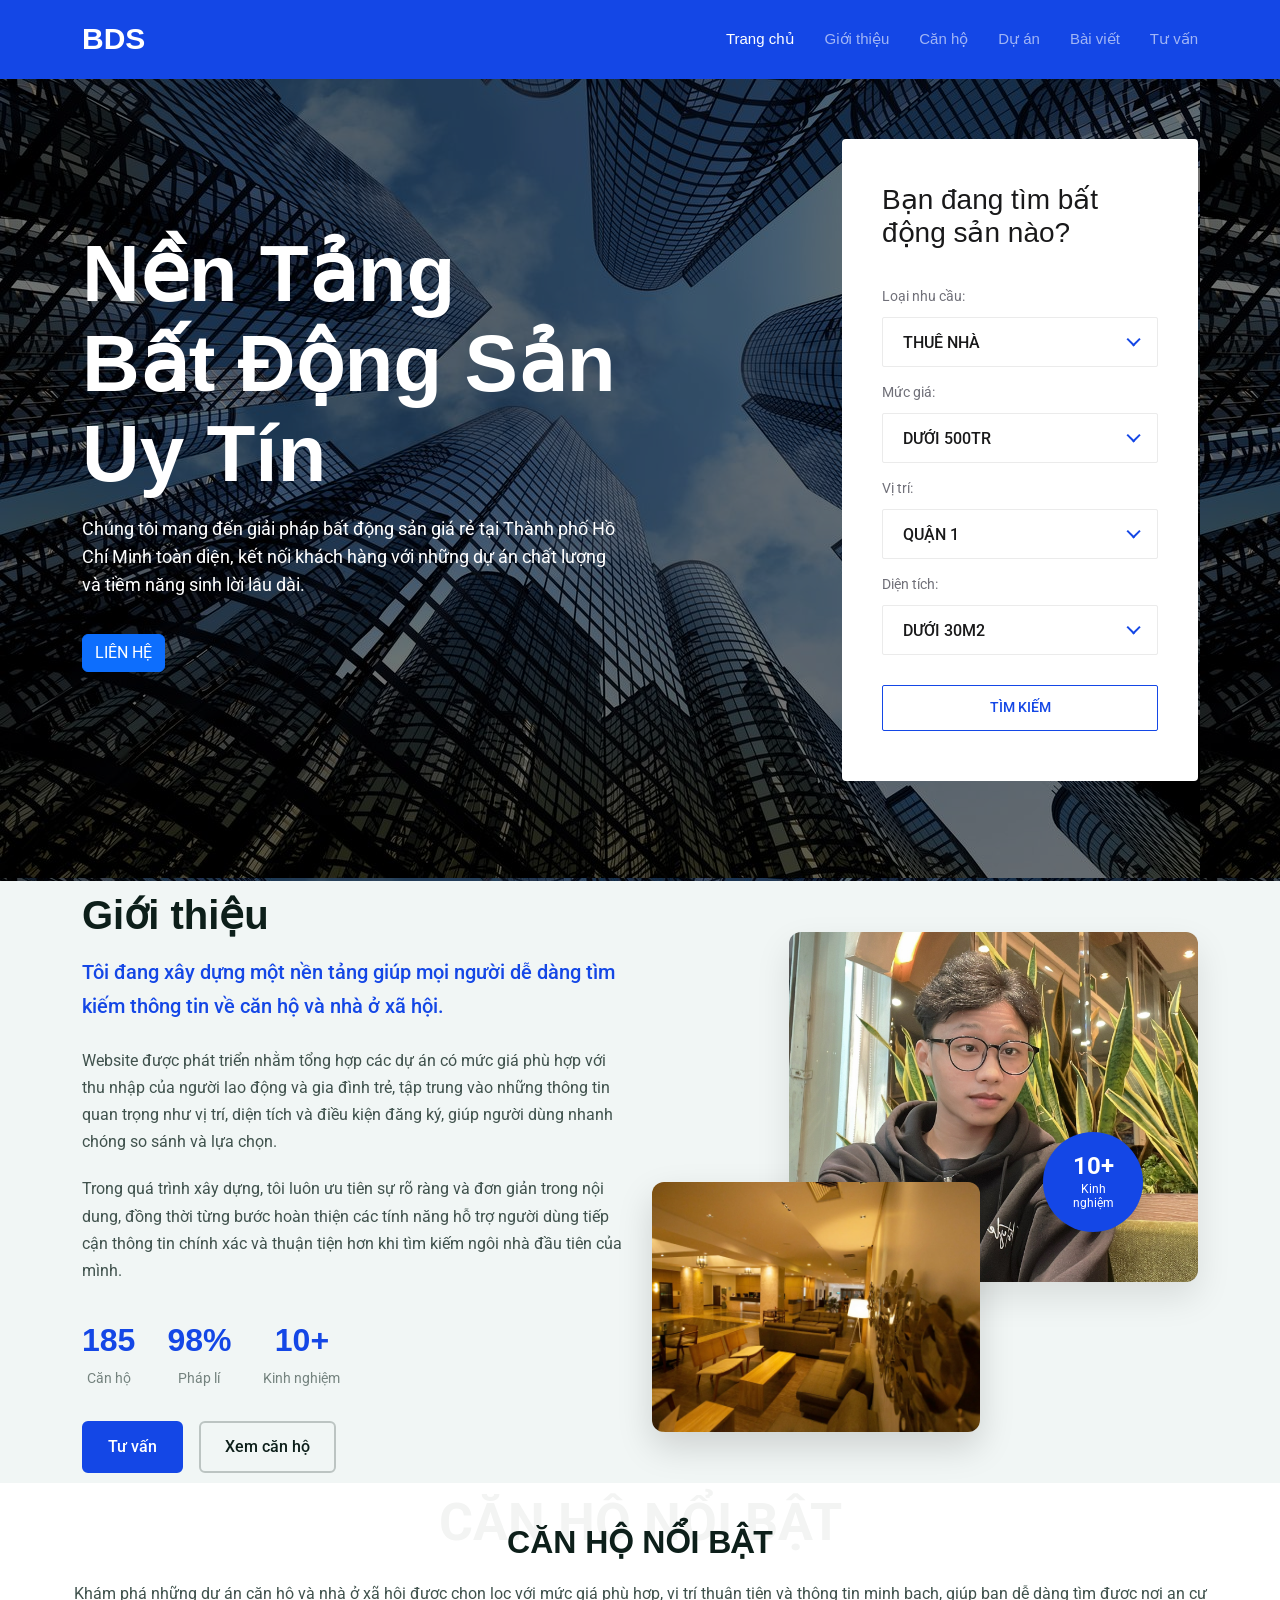
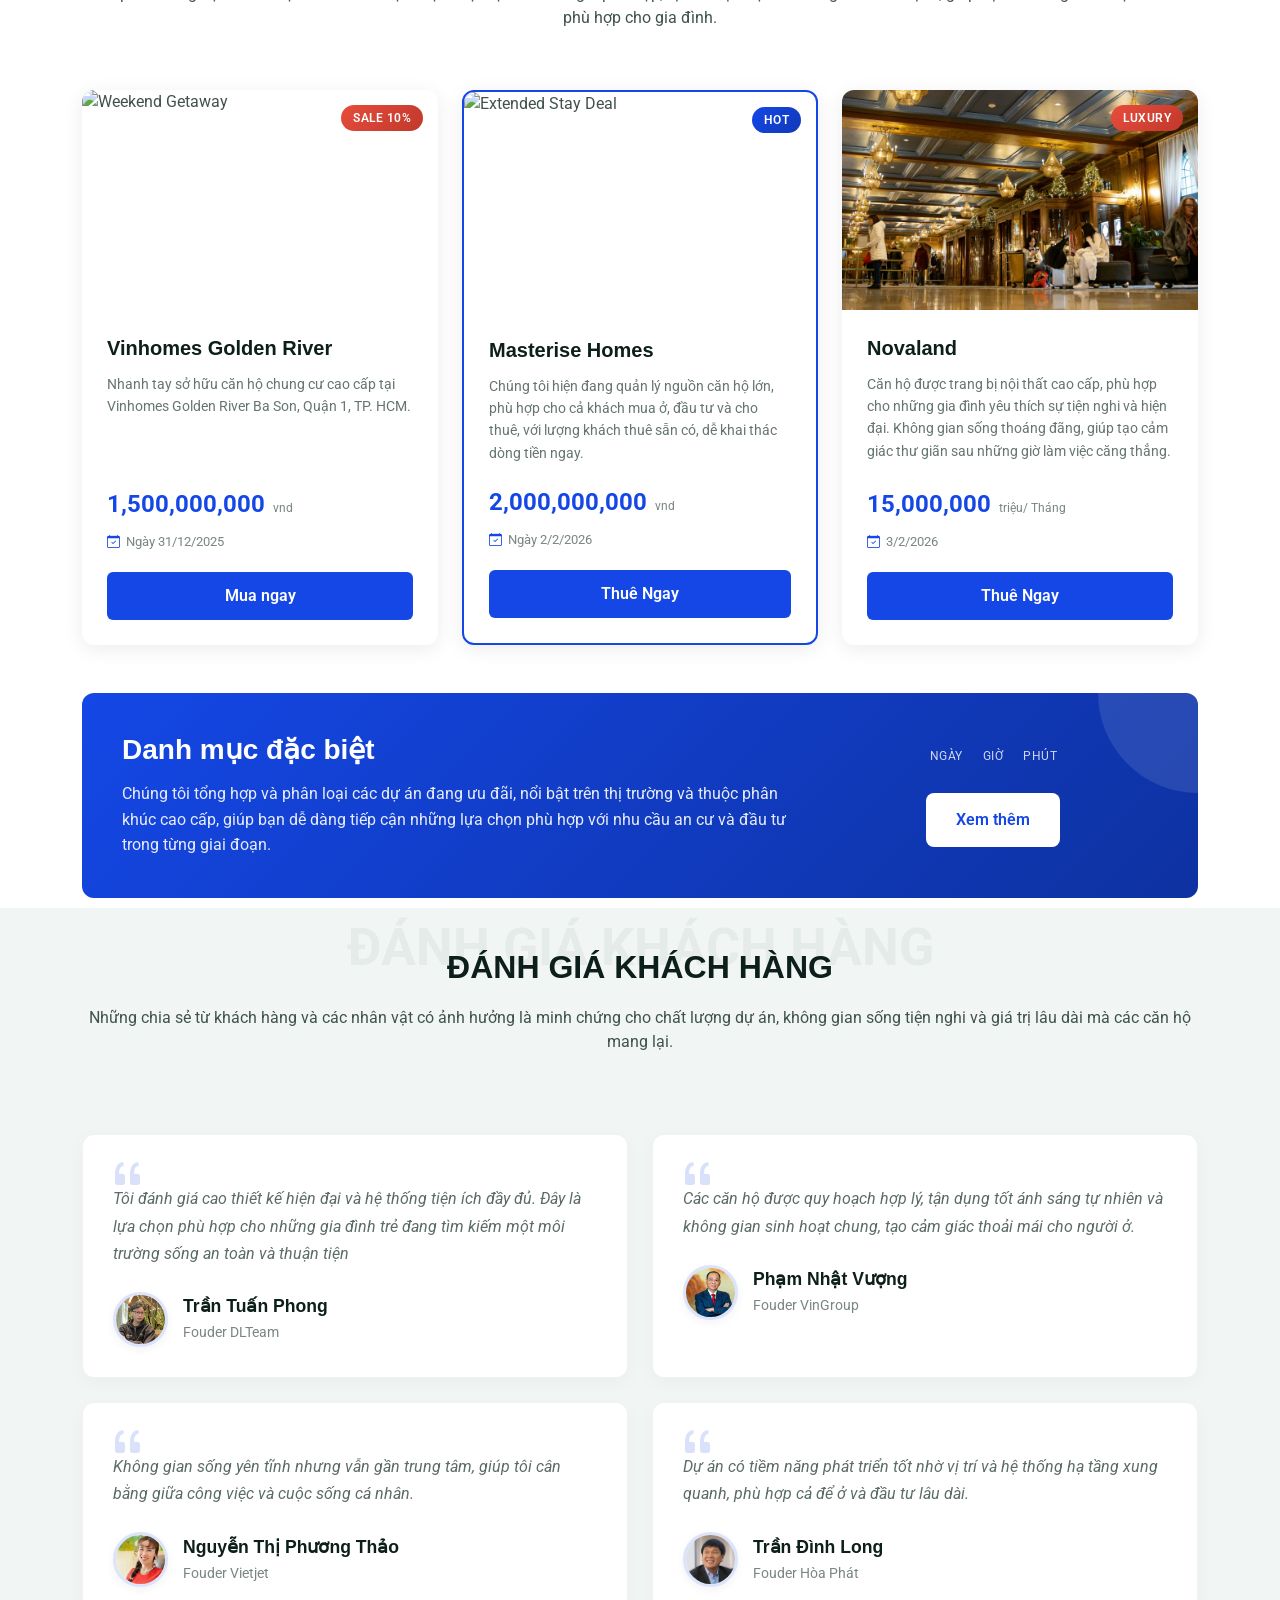
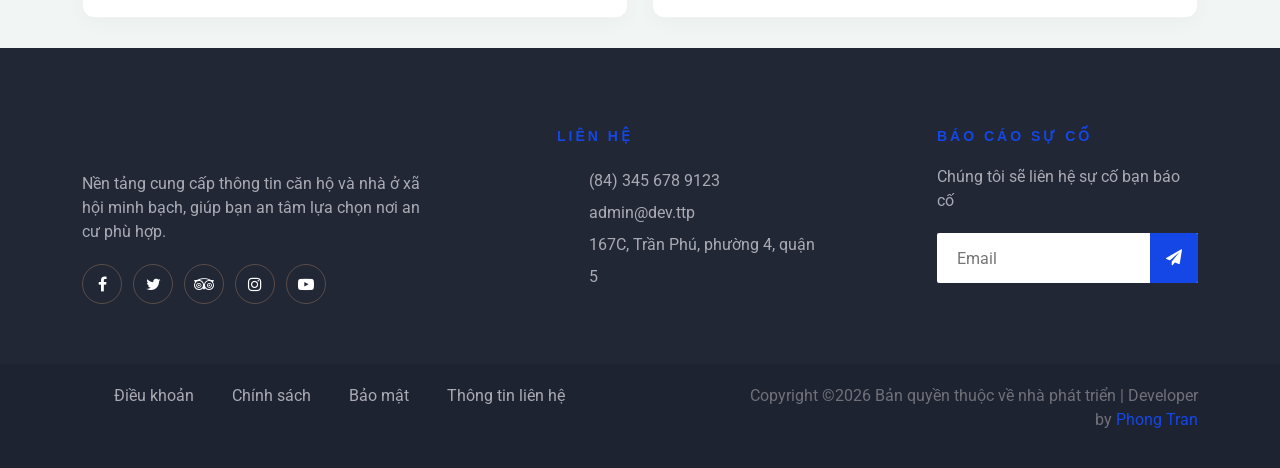
==== commit b56b6a4a: "Update index.html" ====
--- a/index.html
+++ b/index.html
@@ -3,8 +3,8 @@
 
 <head>
     <meta charset="UTF-8">
-    <meta name="description" content="Sona Template">
-    <meta name="keywords" content="Sona, unica, creative, html">
+    <meta name="description" content="Tran Tuan Phong">
+    <meta name="keywords" content="Test Tran Tuan Phong">
     <meta name="viewport" content="width=device-width, initial-scale=1.0">
     <meta http-equiv="X-UA-Compatible" content="ie=edge">
     <title>Bất Động Sản | Nền Tảng Kết Nối Nhà Đất Uy Tín</title>
@@ -56,7 +56,7 @@
         <a href="index.html" class="logo d-flex align-items-center">
           <!-- Uncomment the line below if you also wish to use an image logo -->
           <!-- <img src="assets/img/logo.webp" alt=""> -->
-          <h1 class="sitename">Homestay</h1>
+          <h1 class="sitename">BDS</h1>
         </a>
 
         <nav id="navmenu" class="navmenu">
@@ -537,4 +537,4 @@
     <script src="js/main2.js"></script> 
 </body>
 
-</html>+</html>
